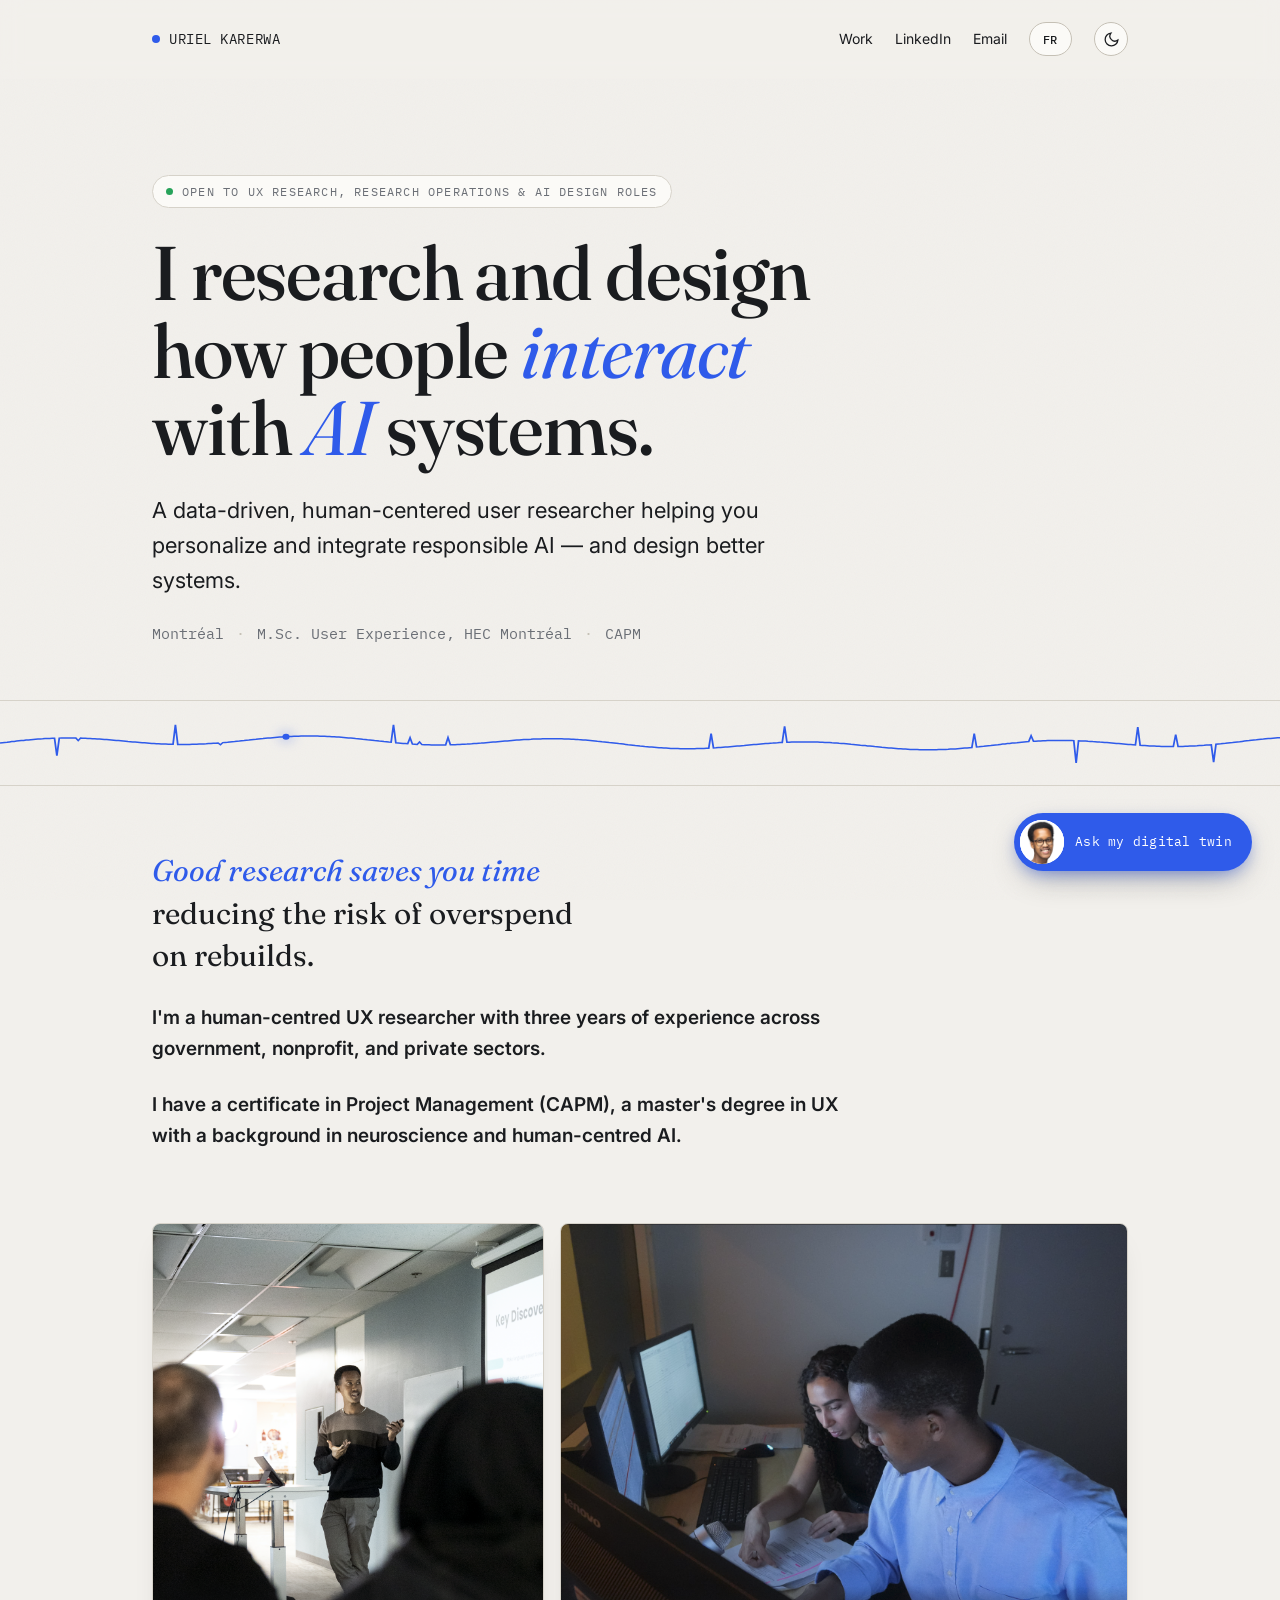
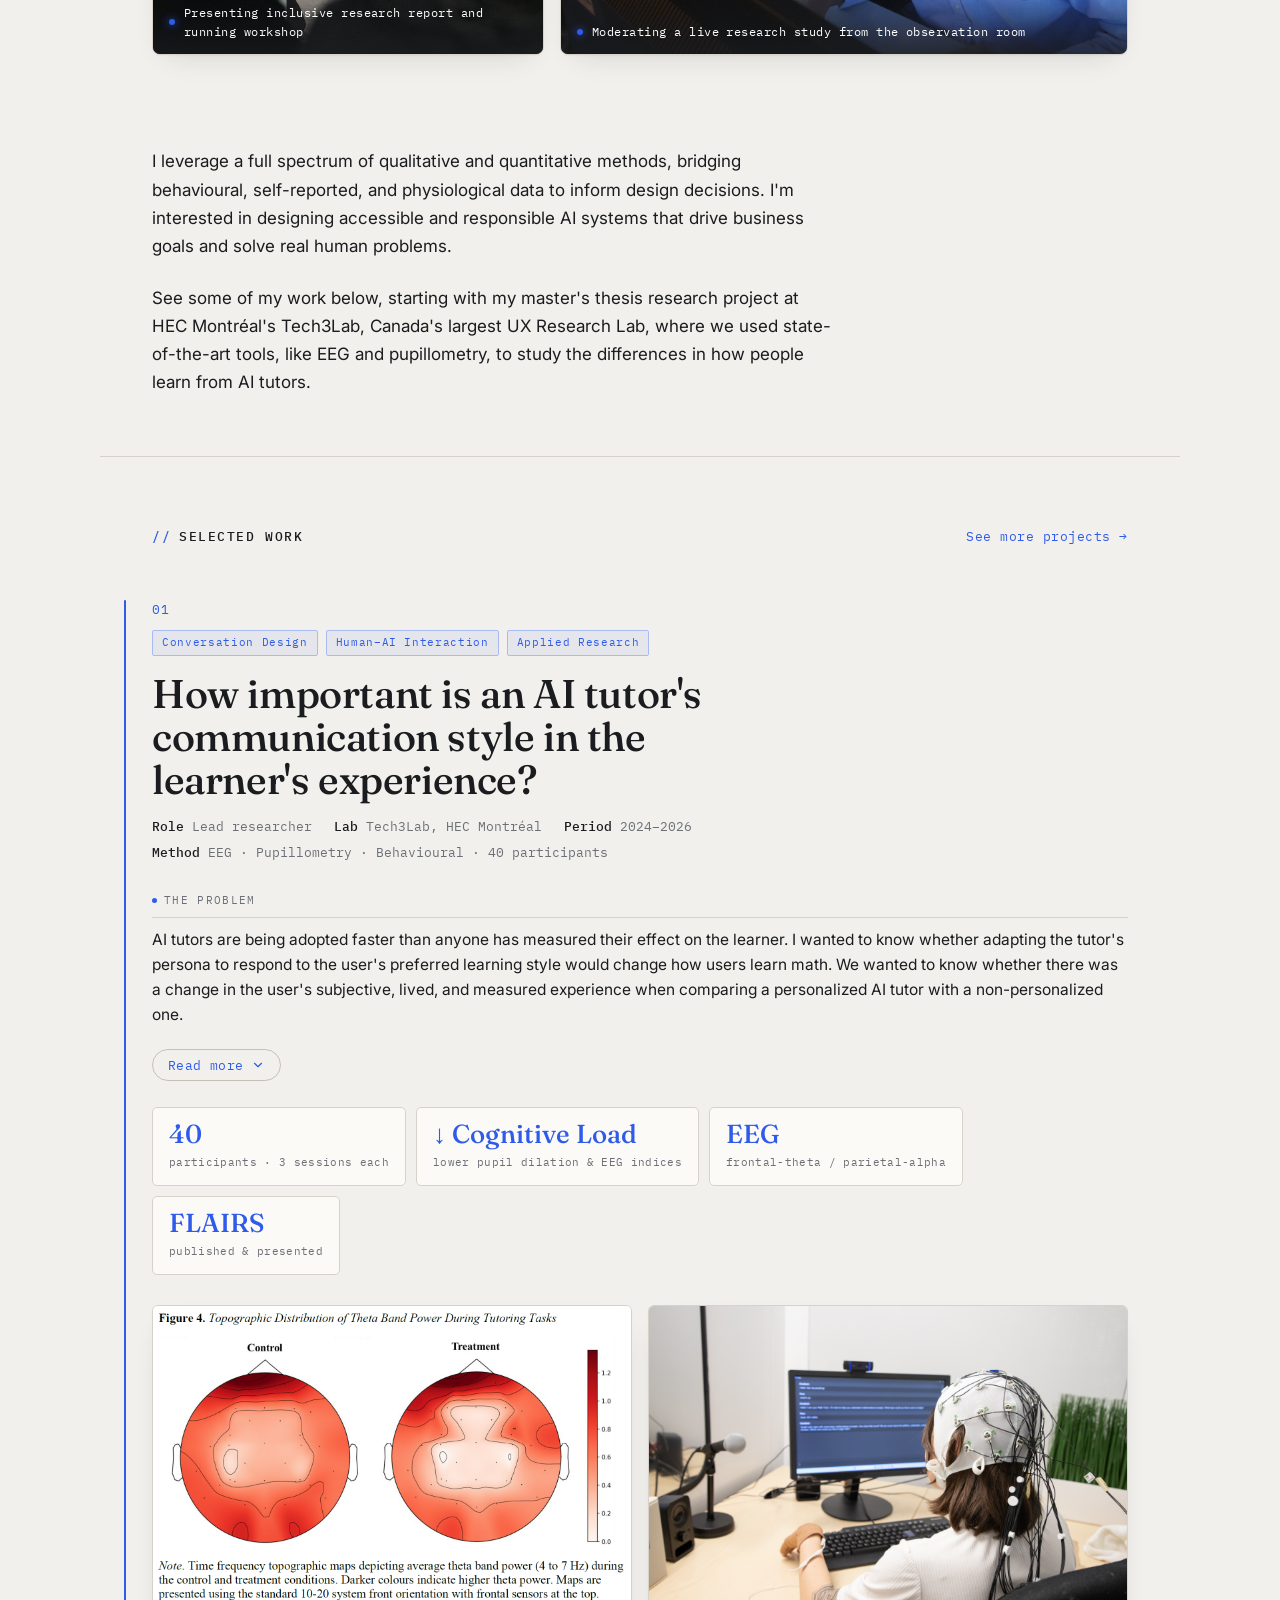
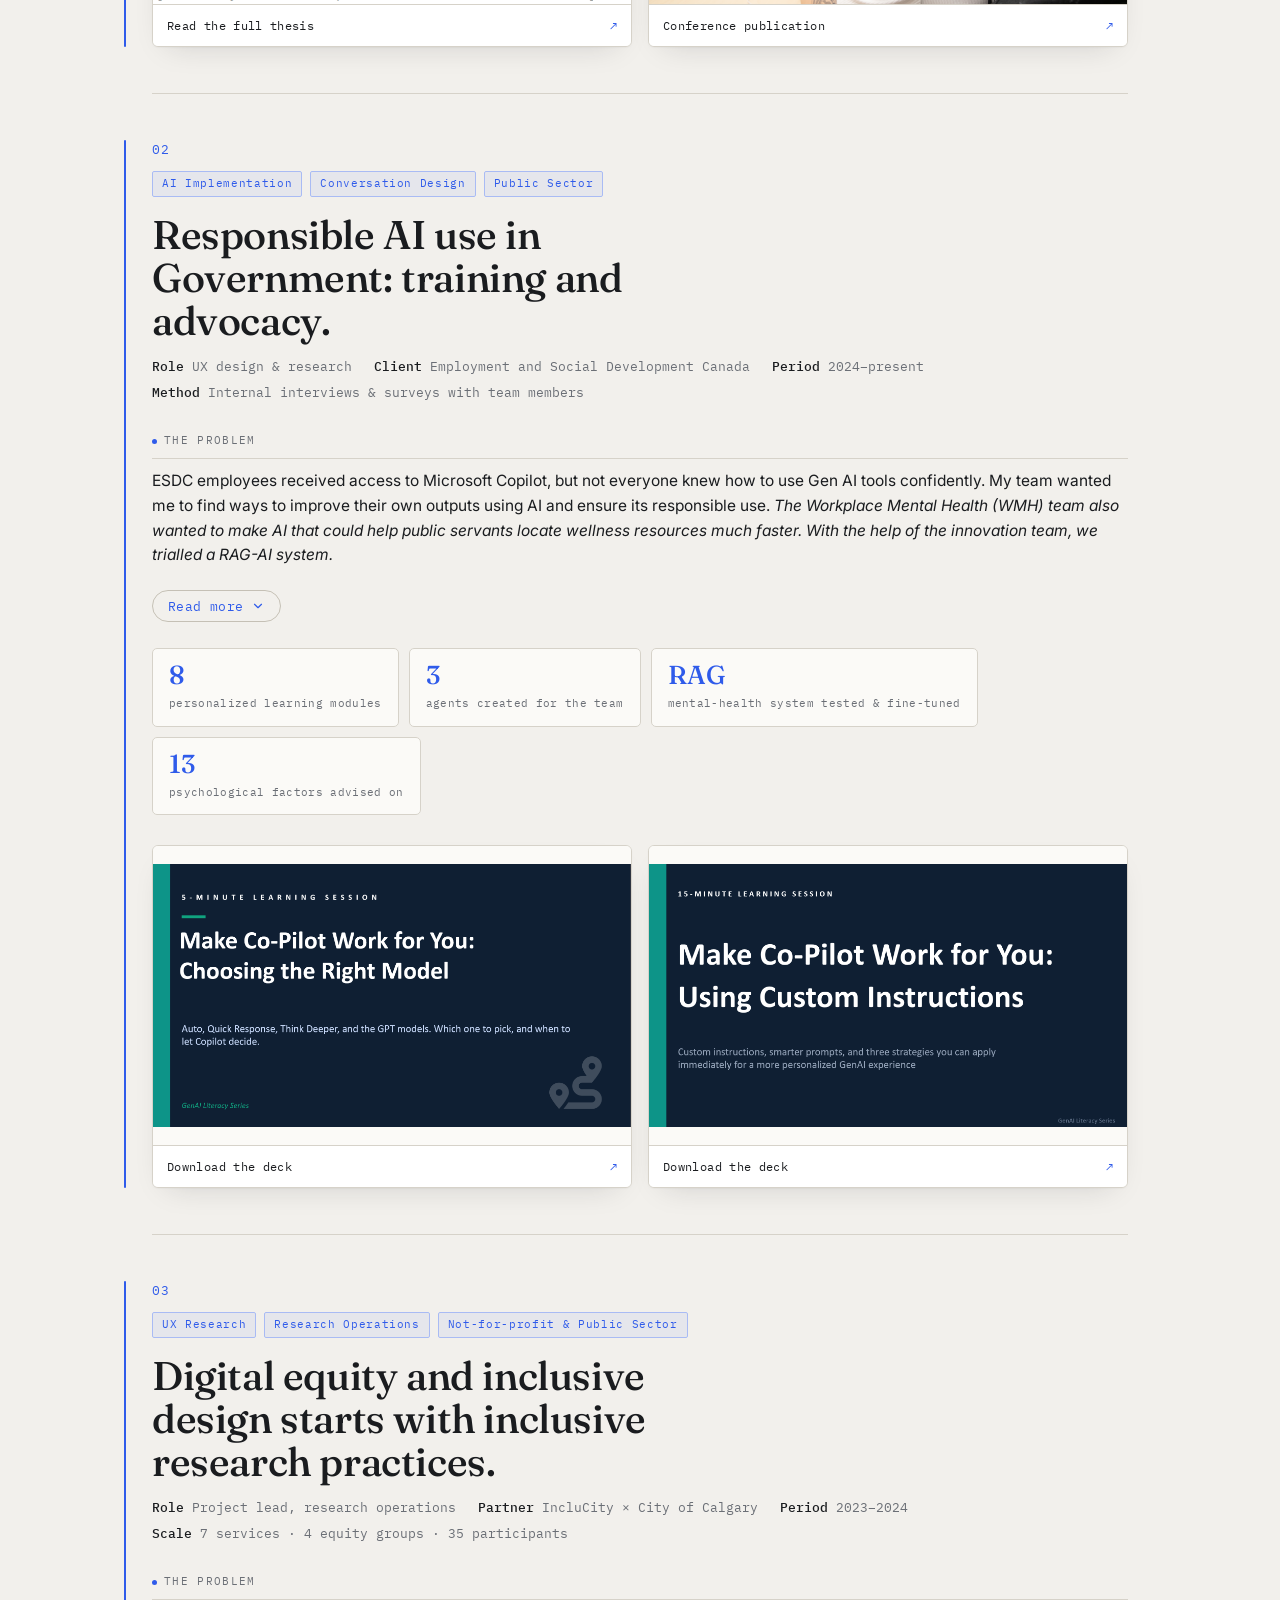
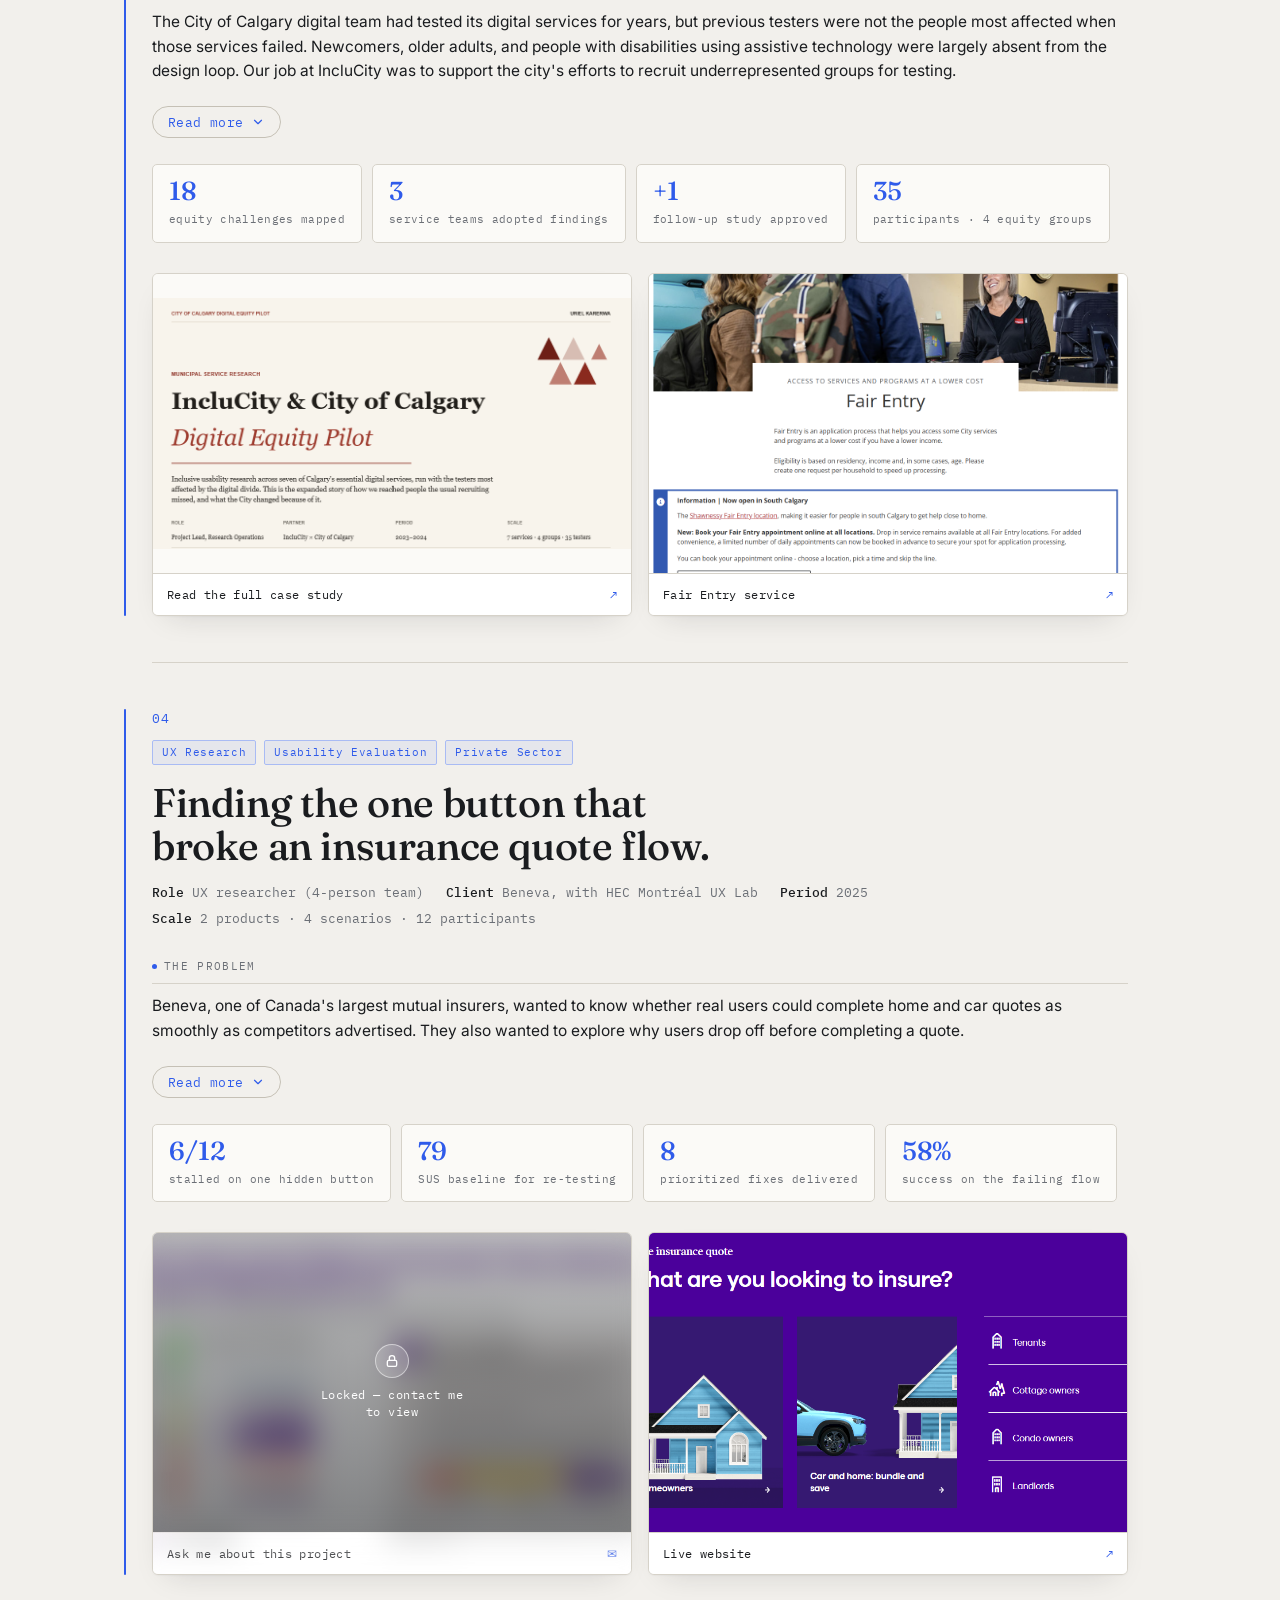
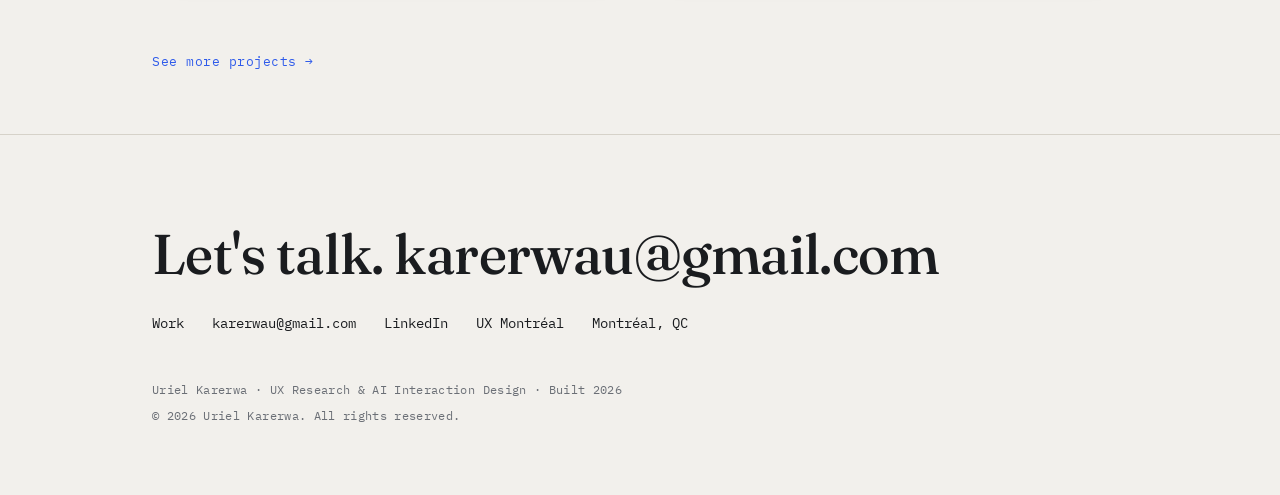
==== index.html @ 953102b6 "Proofread updated case copy and sync French translations - Fix English in the edited case studies: a" ====
<!DOCTYPE html>
<html lang="en" data-theme="light">
<head>
<meta charset="UTF-8">
<meta name="viewport" content="width=device-width, initial-scale=1.0">
<title>Uriel Karerwa — UX Research & AI Interaction Design</title>
<meta name="description" content="Uriel Karerwa researches and designs how people interact with AI systems. UX research, neuroscience, and service design, based in Montréal.">
<meta name="theme-color" content="#F2F0EC" media="(prefers-color-scheme: light)">
<meta name="theme-color" content="#141518" media="(prefers-color-scheme: dark)">
<meta property="og:title" content="Uriel Karerwa — UX Research & AI Interaction Design">
<meta property="og:description" content="I research and design how people interact with AI systems.">
<meta property="og:type" content="website">
<meta property="og:image" content="images/favicon-192.png">
<link rel="icon" href="favicon.ico" sizes="any">
<link rel="icon" type="image/png" sizes="32x32" href="images/favicon-32.png">
<link rel="icon" type="image/png" sizes="192x192" href="images/favicon-192.png">
<link rel="apple-touch-icon" sizes="180x180" href="images/apple-touch-icon.png">
<link rel="preconnect" href="https://fonts.googleapis.com">
<link rel="preconnect" href="https://fonts.gstatic.com" crossorigin>
<link href="https://fonts.googleapis.com/css2?family=Fraunces:ital,opsz,wght@0,9..144,400;0,9..144,500;0,9..144,600;1,9..144,400;1,9..144,500&family=Inter:wght@400;500;600&family=IBM+Plex+Mono:wght@400;500&display=swap" rel="stylesheet">
<link rel="stylesheet" href="assets/css/site.css">
</head>
<body>

<a class="skip" href="#main">Skip to content</a>
<div class="progress" id="progress" aria-hidden="true"></div>

<header id="site-header">
  <div class="wrap topbar">
    <a class="name" href="#top"><span class="pulse-dot" aria-hidden="true"></span>URIEL KARERWA</a>
    <nav>
      <a href="work.html" class="ulink" data-t="nav_work">Work</a>
      <a href="https://www.linkedin.com/in/uriel-karerwa" target="_blank" rel="noopener" class="ulink">LinkedIn</a>
      <a href="mailto:karerwau@gmail.com" class="ulink" data-t="nav_email">Email</a>
      <button class="lang-toggle" id="lang-toggle" type="button" aria-label="Passer en français">FR</button>
      <button class="theme-toggle" id="theme-toggle" type="button" aria-label="Toggle dark mode" title="Toggle theme">
        <svg class="moon" viewBox="0 0 24 24" aria-hidden="true"><path d="M21 12.8A9 9 0 1 1 11.2 3a7 7 0 0 0 9.8 9.8z"/></svg>
        <svg class="sun" viewBox="0 0 24 24" aria-hidden="true"><circle cx="12" cy="12" r="4.2"/><path d="M12 2v2M12 20v2M4.9 4.9l1.4 1.4M17.7 17.7l1.4 1.4M2 12h2M20 12h2M4.9 19.1l1.4-1.4M17.7 6.3l1.4-1.4"/></svg>
      </button>
    </nav>
  </div>
</header>

<span id="top"></span>

<section class="hero wrap">
  <span class="badge" data-t="hero_badge"><span class="dot" aria-hidden="true"></span>Open to UX research, Research Operations &amp; AI design roles</span>
  <h1 data-t="hero_h1">I research and design how people <span class="accent">interact</span> with <span class="accent">AI</span> systems.</h1>
  <p class="sub" data-t="hero_sub">A data-driven, human-centered user researcher helping you personalize and integrate responsible AI — and design better systems.</p>
  <p class="meta mono" data-t="hero_meta"><span>Montréal</span><span>M.Sc. User Experience, HEC Montréal</span><span>CAPM</span></p>
</section>

<div class="trace-band" aria-hidden="true">
  <svg viewBox="0 0 1080 84" preserveAspectRatio="none">
    <path class="trace-path" id="trace"></path>
    <circle class="trace-pulse" id="trace-pulse" r="3" style="display:none"></circle>
  </svg>
</div>

<main id="main">
<section class="intro wrap">
  <p class="lead" data-t="intro_lead"> <span class="hl">Good research saves you time</span> reducing the risk of overspend on rebuilds.</p>
  <p class="detail em" data-t="intro_em1">I'm a human-centred UX researcher with three years of experience across government, nonprofit, and private sectors.</p>
  <p class="detail em" data-t="intro_em2">I have a certificate in Project Management (CAPM), a master's degree in UX with a background in neuroscience and human-centred AI.</p>
</section>

<div class="photo-band wrap reveal">
  <figure class="pb-fig">
    <span class="pb-ph"><span class="pl">IMAGE</span><span class="pn">images/uk-presenting.png</span></span>
    <img src="images/uk-presenting.png" alt="Uriel Karerwa presenting UX research findings to an audience" loading="lazy" style="object-position:center 28%" onerror="this.closest('.pb-fig').classList.add('pending')">
    <figcaption class="pb-cap" data-t="pb_cap1"><span class="pb-dot" aria-hidden="true"></span>Presenting inclusive research report and running workshop</figcaption>
  </figure>
  <figure class="pb-fig">
    <span class="pb-ph"><span class="pl">IMAGE</span><span class="pn">images/uk-observation.png</span></span>
    <img src="images/uk-observation.png" alt="Uriel Karerwa and co-researcher Hajar in the observation room during a live user study" loading="lazy" onerror="this.closest('.pb-fig').classList.add('pending')">
    <figcaption class="pb-cap" data-t="pb_cap2"><span class="pb-dot" aria-hidden="true"></span>Moderating a live research study from the observation room</figcaption>
  </figure>
</div>

<section class="intro wrap">
  <p class="detail" data-t="intro_d1">I leverage a full spectrum of qualitative and quantitative methods, bridging behavioural, self-reported, and physiological data to inform design decisions. I'm interested in designing accessible and responsible AI systems that drive business goals and solve real human problems.</p>
  <p class="detail" data-t="intro_d2">See some of my work below, starting with my master's thesis research project at HEC Montréal's Tech3Lab, Canada's largest UX Research Lab, where we used state-of-the-art tools, like EEG and pupillometry, to study the differences in how people learn from AI tutors.</p>
</section>

<div class="section-head wrap" id="work">
  <h2 data-t="sh_selected">Selected Work</h2>
  <a class="ulink see-more" href="work.html" data-t="seemore">See more projects →</a>
</div>

<div class="wrap">

  <!-- ============ CASE 01 — THESIS ============ -->
  <article class="case reveal">
    <div class="case-num">01</div>
    <div class="tags">
      <span class="tag" data-t="tag_convdesign">Conversation Design</span>
      <span class="tag" data-t="tag_humanai">Human–AI Interaction</span>
      <span class="tag" data-t="tag_applied">Applied Research</span>
    </div>
    <h3 data-t="c1_h3">How important is an AI tutor's communication style in the learner's experience?</h3>
    <div class="case-meta">
      <span data-t="c1_m1"><b>Role</b> Lead researcher</span>
      <span data-t="c1_m2"><b>Lab</b> Tech3Lab, HEC Montréal</span>
      <span data-t="c1_m3"><b>Period</b> 2024–2026</span>
      <span data-t="c1_m4"><b>Method</b> EEG · Pupillometry · Behavioural · 40 participants</span>
    </div>

    <div class="blocks">
      <div class="block">
        <div class="lbl" data-t="lbl_problem">The problem</div>
        <p data-t="c1_p1">AI tutors are being adopted faster than anyone has measured their effect on the learner. I wanted to know whether adapting the tutor's persona to respond to the user's preferred learning style would change how users learn math. We wanted to know whether there was a change in the user's subjective, lived, and measured experience when comparing a personalized AI tutor with a non-personalized one. </p>
      </div>
      <div class="block">
        <div class="lbl" data-t="lbl_did">What I did</div>
        <p data-t="c1_p2">Through prompt engineering, I built tutors that adapted their delivery to each learner: more concrete and example-driven for some, more abstract and pattern-focused for others, mapped to Felder-Silverman learner profiles and written entirely into the system prompt. That choice matters for industry: Manipulating the system prompt costs nothing. Forty participants worked through a fully user-led AI-tutored math session on Venn diagrams, logarithms, and parabolas followed by a post-tutoring quiz. We recorded interaction logs, subjective measures (using validated scales), pupillometry, and EEG.</p>
      </div>
      <div class="block">
        <div class="lbl" data-t="lbl_changed">What changed</div>
        <p data-t="c1_p3">The quiz scores did not see any change across treatment conditions; however, the physiological data did see some significant results. Pupil dilation during tutoring was significantly lower with the personalized tutor, suggesting that learners processed the same material with lower cognitive load, as corroborated by the EEG results. They also engaged more, skipping fewer quiz questions and writing out more notation while working with the AI. Although test scores (outcome measures) remained untouched, the underlying interaction experience may have been influenced by the personalization of tutoring. For anyone building EdTech: a more personalized experience can make a difference, and if you only measure outcomes, you miss most of what happens (the cognitive efficiency gains). Our work was presented and published at the Florida AI Research Society's (FLAIRS) annual Conference.</p>
      </div>
    </div>

    <div class="metrics">
      <div class="metric"><div class="v">40</div><div class="k" data-t="c1_k1">participants · 3 sessions each</div></div>
      <div class="metric"><div class="v" data-t="c1_v2">↓ Cognitive Load</div><div class="k" data-t="c1_k2">lower pupil dilation &amp; EEG indices</div></div>
      <div class="metric"><div class="v">EEG</div><div class="k" data-t="c1_k3">frontal-theta / parietal-alpha</div></div>
      <div class="metric"><div class="v">FLAIRS</div><div class="k" data-t="c1_k4">published &amp; presented</div></div>
    </div>

    <div class="media grid-2">
      <figure class="shot-fig">
        <a class="shot-link" href="https://hecmontreal.on.worldcat.org/oclc/1578112535" target="_blank" rel="noopener">
          <span class="shot-ph"><span class="pl">IMAGE</span><span class="pn">images/thesis-eeg-results.png</span></span>
          <img class="shot" src="images/thesis-eeg-results.png" alt="EEG results from the AI tutor study" loading="lazy" onerror="this.closest('.shot-fig').classList.add('pending')">
          <span class="shot-cap" data-t="cap_thesis">Read the full thesis <span class="ar">↗</span></span>
        </a>
      </figure>
      <figure class="shot-fig">
        <a class="shot-link" href="https://journals.flvc.org/FLAIRS/article/view/141860" target="_blank" rel="noopener">
          <span class="shot-ph"><span class="pl">IMAGE</span><span class="pn">images/thesis-tester-view.png</span></span>
          <img class="shot" src="images/thesis-tester-view.png" alt="The AI tutor interface as seen by study participants" loading="lazy" onerror="this.closest('.shot-fig').classList.add('pending')">
          <span class="shot-cap" data-t="cap_conf">Conference publication <span class="ar">↗</span></span>
        </a>
      </figure>
    </div>
  </article>

  <!-- ============ CASE 02 — ESDC AI ============ -->
  <article class="case reveal">
    <div class="case-num">02</div>
    <div class="tags">
      <span class="tag" data-t="tag_aiimpl">AI Implementation</span>
      <span class="tag" data-t="tag_convdesign">Conversation Design</span>
      <span class="tag" data-t="tag_public">Public Sector</span>
    </div>
    <h3 data-t="c2_h3">Responsible AI use in Government: training and advocacy.</h3>
    <div class="case-meta">
      <span data-t="c2_m1"><b>Role</b> UX design &amp; research</span>
      <span data-t="c2_m2"><b>Client</b> Employment and Social Development Canada</span>
      <span data-t="c2_m3"><b>Period</b> 2024–present</span>
      <span data-t="c2_m4"><b>Method</b> Internal interviews &amp; surveys with team members</span>
    </div>

    <div class="blocks">
      <div class="block">
        <div class="lbl" data-t="lbl_problem">The problem</div>
        <p data-t="c2_p1">ESDC employees received access to Microsoft Copilot, but not everyone knew how to use Gen AI tools confidently. My team wanted me to find ways to improve their own outputs using AI and ensure its responsible use. <em>The Workplace Mental Health (WMH) team also wanted to make AI that could help public servants locate wellness resources much faster. With the help of the innovation team, we trialled a RAG-AI system.</em></p>  </div>
      <div class="block">
        <div class="lbl" data-t="lbl_did">What I did</div>
        <p data-t="c2_p2">I fine-tuned and tested a retrieval-augmented generation (RAG) system intended for internal use to improve findability of wellness resources. I designed personalized co-pilot agents to increase productivity and wrote AI training resources and reference guides to help colleagues use the tools. I consulted on AI implementation strategy aligned with the 13 psychological factors of a healthy workplace at ESDC action group meetings.</p>
      </div>
      <div class="block">
        <div class="lbl" data-t="lbl_changed">What changed</div>
        <p data-t="c2_p3">I built a toolkit of resources and reference guides to democratize AI knowledge and provide a starting point for using agents. Examples and use cases in the toolkit were framed around real tasks. We did not proceed with the RAG-AI project due to resource constraints.</p>
      </div>
    </div>

    <div class="metrics">
      <div class="metric"><div class="v">8</div><div class="k" data-t="c2_k1">personalized learning modules</div></div>
      <div class="metric"><div class="v">3</div><div class="k" data-t="c2_k2">agents created for the team</div></div>
      <div class="metric"><div class="v">RAG</div><div class="k" data-t="c2_k3">mental-health system tested &amp; fine-tuned</div></div>
      <div class="metric"><div class="v">13</div><div class="k" data-t="c2_k4">psychological factors advised on</div></div>
    </div>

    <div class="media grid-2">
      <figure class="shot-fig">
        <a class="shot-link" href="https://docs.google.com/presentation/d/1cgMEV4WBNWvOtYo0ix8ckcS5aXyAW74B/edit?usp=sharing&ouid=105141349933021285173&rtpof=true&sd=true" target="_blank" rel="noopener">
          <span class="shot-ph"><span class="pl">IMAGE</span><span class="pn">images/esdc-ai-chosing-model.png</span></span>
          <img class="shot fit-contain" src="images/esdc-ai-chosing-model.png" alt="Guidance slide on choosing an AI model" loading="lazy" onerror="this.closest('.shot-fig').classList.add('pending')">
          <span class="shot-cap" data-t="cap_deck">Download the deck <span class="ar">↗</span></span>
        </a>
      </figure>
      <figure class="shot-fig">
        <a class="shot-link" href="https://docs.google.com/presentation/d/1GUnzGEXYaDkGnYJrs56MjqIrRhVzpQCV/edit?usp=sharing&ouid=105141349933021285173&rtpof=true&sd=true" target="_blank" rel="noopener">
          <span class="shot-ph"><span class="pl">IMAGE</span><span class="pn">images/esdc-ai-custom-instr.png</span></span>
          <img class="shot fit-contain" src="images/esdc-ai-custom-instr.png" alt="Guidance slide on writing custom AI instructions" loading="lazy" onerror="this.closest('.shot-fig').classList.add('pending')">
          <span class="shot-cap" data-t="cap_deck">Download the deck <span class="ar">↗</span></span>
        </a>
      </figure>
    </div>
  </article>

  <!-- ============ CASE 03 — CALGARY ============ -->
  <article class="case reveal">
    <div class="case-num">03</div>
    <div class="tags">
      <span class="tag" data-t="tag_uxr">UX Research</span>
      <span class="tag" data-t="tag_resops">Research Operations</span>
      <span class="tag" data-t="tag_osbl">Not-for-profit & Public Sector</span>
    </div>
    <h3 data-t="c3_h3">Digital equity and inclusive design starts with inclusive research practices.</h3>
    <div class="case-meta">
      <span data-t="c3_m1"><b>Role</b> Project lead, research operations</span>
      <span data-t="c3_m2"><b>Partner</b> IncluCity × City of Calgary</span>
      <span data-t="c3_m3"><b>Period</b> 2023–2024</span>
      <span data-t="c3_m4"><b>Scale</b> 7 services · 4 equity groups · 35 participants</span>
    </div>

    <div class="blocks">
      <div class="block">
        <div class="lbl" data-t="lbl_problem">The problem</div>
        <p data-t="c3_p1">The City of Calgary digital team had tested its digital services for years, but previous testers were not the people most affected when those services failed. Newcomers, older adults, and people with disabilities using assistive technology were largely absent from the design loop. Our job at IncluCity was to support the city's efforts to recruit underrepresented groups for testing.</p>
      </div>
      <div class="block">
        <div class="lbl" data-t="lbl_did">What I did</div>
        <p data-t="c3_p2">As the program manager, I led recruitment, project management, and volunteer coordination across roughly 20 researchers between the two teams working simultaneously on this project, with a target of four equity groups and eight participants each. Recruiting participants with disabilities was difficult: none of our 600+ existing testers met the full criteria. I put three changes in place: a referral program with incentives that opened snowball recruitment, removal of a screening rule that filtered out eligible people, and high-touch onboarding for testers who weren't answering email.</p>
      </div>
      <div class="block">
        <div class="lbl" data-t="lbl_changed">What changed</div>
        <p data-t="c3_p3">The pilot mapped 18 distinct equity challenges across seven services. Three city service teams adopted the findings (Recreation, myID, Parks), a follow-up study on people with disabilities (group 5) was approved, and mobile-plus-desktop testing for the same audience became standard.</p>
      </div>
    </div>

    <div class="metrics">
      <div class="metric"><div class="v">18</div><div class="k" data-t="c3_k1">equity challenges mapped</div></div>
      <div class="metric"><div class="v">3</div><div class="k" data-t="c3_k2">service teams adopted findings</div></div>
      <div class="metric"><div class="v">+1</div><div class="k" data-t="c3_k3">follow-up study approved</div></div>
      <div class="metric"><div class="v">35</div><div class="k" data-t="c3_k4">participants · 4 equity groups</div></div>
    </div>

    <div class="media grid-2">
      <figure class="shot-fig">
        <a class="shot-link" href="https://docs.google.com/presentation/d/1R6TLxzSqTOfp7H6spHizOsz0JSNgmmI488aMy5n-QTA/edit?usp=sharing" target="_blank" rel="noopener">
          <span class="shot-ph"><span class="pl">IMAGE</span><span class="pn">images/calgary-deck-cover.png</span></span>
          <img class="shot fit-contain" src="images/calgary-deck-cover.png" alt="Cover of the IncluCity × Calgary case study deck" loading="lazy" onerror="this.closest('.shot-fig').classList.add('pending')">
          <span class="shot-cap" data-t="cap_casestudy">Read the full case study <span class="ar">↗</span></span>
        </a>
      </figure>
      <figure class="shot-fig">
        <a class="shot-link" href="https://www.calgary.ca/social-services/low-income/fair-entry-subsidy.html" target="_blank" rel="noopener">
          <span class="shot-ph"><span class="pl">IMAGE</span><span class="pn">images/calgary-fair-entry.png</span></span>
          <img class="shot" src="images/calgary-fair-entry.png" alt="City of Calgary Fair Entry service tested in the pilot" loading="lazy" onerror="this.closest('.shot-fig').classList.add('pending')">
          <span class="shot-cap" data-t="cap_fairentry">Fair Entry service <span class="ar">↗</span></span>
        </a>
      </figure>
    </div>
  </article>

  <!-- ============ CASE 04 — BENEVA ============ -->
  <article class="case reveal">
    <div class="case-num">04</div>
    <div class="tags">
      <span class="tag" data-t="tag_uxr">UX Research</span>
      <span class="tag" data-t="tag_usability">Usability Evaluation</span>
      <span class="tag" data-t="tag_private">Private Sector</span>
    </div>
    <h3 data-t="c4_h3">Finding the one button that broke an insurance quote flow.</h3>
    <div class="case-meta">
      <span data-t="c4_m1"><b>Role</b> UX researcher (4-person team)</span>
      <span data-t="c4_m2"><b>Client</b> Beneva, with HEC Montréal UX Lab</span>
      <span data-t="c4_m3"><b>Period</b> 2025</span>
      <span data-t="c4_m4"><b>Scale</b> 2 products · 4 scenarios · 12 participants</span>
    </div>

    <div class="blocks">
      <div class="block">
        <div class="lbl" data-t="lbl_problem">The problem</div>
        <p data-t="c4_p1">Beneva, one of Canada's largest mutual insurers, wanted to know whether real users could complete home and car quotes as smoothly as competitors advertised. They also wanted to explore why users drop off before completing a quote.</p>
      </div>
      <div class="block">
        <div class="lbl" data-t="lbl_did">What I did</div>
        <p data-t="c4_p2">I was the study design and quantitative research specialist on this research team. We recruited 12 participants who had shopped for insurance in the past year. We evaluated both home and auto flows by separating them into two parts, making four task scenarios. We ran a mixed-methods observational study measuring scale items such as satisfaction and behavioural and system measures such as effectiveness and efficiency, and benchmarked these against competitors. Each section finished with a qualitative interview.</p>
      </div>
      <div class="block">
        <div class="lbl" data-t="lbl_changed">What changed</div>
        <p data-t="c4_p3">Six of twelve participants failed to complete the home-quote flow. We delivered eight prioritized fixes with severity ratings the product team could act on. I cannot openly discuss the results of this study; however, I can refer broadly to the methods and outcomes in an interview if contacted. </p>
      </div>
    </div>

    <div class="metrics">
      <div class="metric"><div class="v">6/12</div><div class="k" data-t="c4_k1">stalled on one hidden button</div></div>
      <div class="metric"><div class="v">79</div><div class="k" data-t="c4_k2">SUS baseline for re-testing</div></div>
      <div class="metric"><div class="v">8</div><div class="k" data-t="c4_k3">prioritized fixes delivered</div></div>
      <div class="metric"><div class="v">58%</div><div class="k" data-t="c4_k4">success on the failing flow</div></div>
    </div>

    <div class="media grid-2">
      <figure class="shot-fig locked">
        <a class="shot-link" href="mailto:karerwau@gmail.com?subject=Beneva%20project&body=I%27d%20like%20to%20know%20more%20about%20your%20beneva%20project">
          <span class="shot-wrap">
            <span class="shot-ph"><span class="pl">IMAGE</span><span class="pn">images/beneva-hidden-nps.png</span></span>
            <img class="shot" src="images/beneva-hidden-nps.png" alt="Confidential Beneva findings, available on request" loading="lazy" onerror="this.closest('.shot-fig').classList.add('pending')">
            <span class="lock-overlay" aria-hidden="true">
              <span class="lock-ico"><svg viewBox="0 0 24 24"><rect x="5" y="11" width="14" height="9" rx="2"/><path d="M8 11V8a4 4 0 0 1 8 0v3"/></svg></span>
              <span class="lock-t" data-t="lock_view">Locked — contact me to view</span>
            </span>
          </span>
          <span class="shot-cap" data-t="cap_ask">Ask me about this project <span class="ar">✉</span></span>
        </a>
      </figure>
      <figure class="shot-fig">
        <a class="shot-link" href="https://www.beneva.ca/en/home-insurance" target="_blank" rel="noopener">
          <span class="shot-ph"><span class="pl">IMAGE</span><span class="pn">images/beneva-website.png</span></span>
          <img class="shot" src="images/beneva-website.png" alt="Beneva home insurance live website" loading="lazy" onerror="this.closest('.shot-fig').classList.add('pending')">
          <span class="shot-cap" data-t="cap_live">Live website <span class="ar">↗</span></span>
        </a>
      </figure>
    </div>
  </article>

  <div class="seemore-row">
    <a class="ulink see-more" href="work.html" data-t="seemore">See more projects →</a>
  </div>

</div>
</main>

<footer>
  <div class="wrap">
    <div class="big" data-t="foot_big">Let's talk. <a href="mailto:karerwau@gmail.com">karerwau@gmail.com</a></div>
    <div class="frow">
      <a href="work.html" class="ulink" data-t="nav_work">Work</a>
      <a href="mailto:karerwau@gmail.com" class="ulink">karerwau@gmail.com</a>
      <a href="https://www.linkedin.com/in/uriel-karerwa" target="_blank" rel="noopener" class="ulink">LinkedIn</a>
      <a href="https://uxmontreal.com" target="_blank" rel="noopener" class="ulink">UX Montréal</a>
      <span>Montréal, QC</span>
    </div>
    <div class="colophon" data-t="foot_colophon">Uriel Karerwa · UX Research &amp; AI Interaction Design · Built 2026</div>
    <div class="copyright" data-t="foot_copy">© 2026 Uriel Karerwa. All rights reserved.</div>
  </div>
</footer>

<script src="assets/js/site.js"></script>
<script src="assets/js/twin.js"></script>
</body>
</html>
---- assets/css/site.css ----
:root{
    --bg:#F2F0EC;
    --ink:#1A1C1F;
    --muted:#6B6F76;
    --line:#D6D2C9;
    --line-strong:#C5C0B5;
    --signal:#2F5BEA;
    --signal-dim:#A9BBF4;
    --signal-soft:rgba(47,91,234,.06);
    --surface:#FBFAF7;
    --surface-2:#FFFFFF;
    --shadow:0 1px 2px rgba(26,28,31,.04), 0 12px 30px -16px rgba(26,28,31,.18);
    --shadow-lift:0 2px 4px rgba(26,28,31,.05), 0 22px 48px -20px rgba(47,91,234,.30);
    --grain:.035;
    --maxw:1080px;
    --ease:cubic-bezier(.22,.61,.36,1);
  }
  html[data-theme="dark"]{
    --bg:#131417;
    --ink:#ECEAE4;
    --muted:#9DA1A9;
    --line:#2B2D32;
    --line-strong:#3A3D43;
    --signal:#7C93FF;
    --signal-dim:#3C4A86;
    --signal-soft:rgba(124,147,255,.08);
    --surface:#1A1C20;
    --surface-2:#212328;
    --shadow:0 1px 2px rgba(0,0,0,.4), 0 14px 34px -18px rgba(0,0,0,.7);
    --shadow-lift:0 2px 4px rgba(0,0,0,.5), 0 24px 52px -20px rgba(124,147,255,.30);
    --grain:.05;
  }
  *{box-sizing:border-box;margin:0;padding:0}
  html{scroll-behavior:smooth}
  body{
    background:var(--bg);
    color:var(--ink);
    font-family:"Inter",system-ui,sans-serif;
    font-size:17px;
    line-height:1.6;
    -webkit-font-smoothing:antialiased;
    overflow-x:hidden;
    transition:background .5s var(--ease), color .5s var(--ease);
  }
  /* fine grain texture for depth */
  body::before{
    content:"";position:fixed;inset:0;z-index:0;pointer-events:none;
    opacity:var(--grain);
    background-image:url("data:image/svg+xml,%3Csvg xmlns='http://www.w3.org/2000/svg' width='160' height='160'%3E%3Cfilter id='n'%3E%3CfeTurbulence type='fractalNoise' baseFrequency='0.9' numOctaves='2' stitchTiles='stitch'/%3E%3C/filter%3E%3Crect width='100%25' height='100%25' filter='url(%23n)'/%3E%3C/svg%3E");
    transition:opacity .5s var(--ease);
  }
  .wrap{max-width:var(--maxw);margin:0 auto;padding:0 clamp(24px,5vw,52px);position:relative;z-index:1}
  a{color:var(--signal);text-decoration:none}
  a:hover{text-decoration:underline}
  :focus-visible{outline:2px solid var(--signal);outline-offset:3px;border-radius:2px}

  /* skip link */
  .skip{
    position:absolute;left:-9999px;top:8px;z-index:60;
    background:var(--signal);color:#fff;padding:8px 14px;border-radius:4px;
    font-family:"IBM Plex Mono",monospace;font-size:13px
  }
  .skip:focus{left:16px}

  /* scroll progress — a signal line */
  .progress{
    position:fixed;top:0;left:0;height:2px;width:100%;z-index:50;
    transform:scaleX(0);transform-origin:0 50%;
    background:linear-gradient(90deg,var(--signal),var(--signal-dim));
    box-shadow:0 0 10px var(--signal-dim)
  }

  /* utility / mono labels */
  .mono{font-family:"IBM Plex Mono",monospace;font-weight:400}
  .eyebrow{
    font-family:"IBM Plex Mono",monospace;
    font-size:12px;letter-spacing:.14em;text-transform:uppercase;
    color:var(--muted);
  }
  /* animated underline links */
  .ulink{position:relative}
  .ulink:hover{text-decoration:none}
  .ulink::after{
    content:"";position:absolute;left:0;right:0;bottom:-2px;height:1px;
    background:currentColor;transform:scaleX(0);transform-origin:0 50%;
    transition:transform .35s var(--ease)
  }
  .ulink:hover::after,.ulink:focus-visible::after{transform:scaleX(1)}

  /* ---------- header ---------- */
  header{
    position:sticky;top:0;z-index:40;padding:22px 0;
    background:color-mix(in srgb, var(--bg) 78%, transparent);
    backdrop-filter:saturate(140%) blur(10px);
    -webkit-backdrop-filter:saturate(140%) blur(10px);
    border-bottom:1px solid transparent;
    transition:padding .35s var(--ease), border-color .35s var(--ease), background .5s var(--ease);
  }
  header.scrolled{padding:13px 0;border-bottom-color:var(--line)}
  .topbar{display:flex;justify-content:space-between;align-items:center;gap:16px}
  .topbar .name{
    font-family:"IBM Plex Mono",monospace;font-size:14px;letter-spacing:.04em;
    display:inline-flex;align-items:center;gap:9px;color:var(--ink)
  }
  .topbar .name:hover{text-decoration:none}
  .pulse-dot{
    width:8px;height:8px;border-radius:50%;background:var(--signal);
    box-shadow:0 0 0 0 var(--signal-dim);animation:pulse 2.6s var(--ease) infinite
  }
  @keyframes pulse{
    0%{box-shadow:0 0 0 0 color-mix(in srgb,var(--signal) 55%, transparent)}
    70%{box-shadow:0 0 0 9px transparent}
    100%{box-shadow:0 0 0 0 transparent}
  }
  .topbar nav{display:flex;align-items:center;gap:22px}
  .topbar nav a{color:var(--ink);font-size:14px}
  .topbar nav a.active{color:var(--signal)}
  .theme-toggle{
    appearance:none;border:1px solid var(--line-strong);background:var(--surface);
    color:var(--ink);width:34px;height:34px;border-radius:50%;cursor:pointer;
    display:inline-flex;align-items:center;justify-content:center;
    transition:transform .4s var(--ease), border-color .3s var(--ease), background .3s var(--ease)
  }
  .theme-toggle:hover{transform:rotate(18deg) scale(1.06);border-color:var(--signal)}
  .theme-toggle svg{width:17px;height:17px;stroke:var(--ink);fill:none;stroke-width:1.8;stroke-linecap:round}
  .theme-toggle .sun{display:none}
  html[data-theme="dark"] .theme-toggle .sun{display:block}
  html[data-theme="dark"] .theme-toggle .moon{display:none}
  .lang-toggle{
    appearance:none;border:1px solid var(--line-strong);background:var(--surface);
    color:var(--ink);height:34px;padding:0 13px;border-radius:100px;cursor:pointer;
    font-family:"IBM Plex Mono",monospace;font-size:12px;font-weight:500;letter-spacing:.06em;
    display:inline-flex;align-items:center;justify-content:center;
    transition:border-color .3s var(--ease), color .3s var(--ease), background .3s var(--ease)
  }
  .lang-toggle:hover{border-color:var(--signal);color:var(--signal)}

  /* ---------- hero ---------- */
  .hero{padding-top:96px}
  .hero .badge{
    display:inline-flex;align-items:center;gap:9px;margin-bottom:26px;
    font-family:"IBM Plex Mono",monospace;font-size:12px;letter-spacing:.1em;
    text-transform:uppercase;color:var(--muted);
    border:1px solid var(--line);background:var(--surface);
    padding:6px 13px;border-radius:100px
  }
  .hero .badge .dot{width:7px;height:7px;border-radius:50%;background:#27a35a;box-shadow:0 0 0 0 rgba(39,163,90,.5);animation:pulse 2.6s var(--ease) infinite}
  .hero h1{
    font-family:"Fraunces",serif;
    font-weight:500;
    font-size:clamp(38px,6.2vw,76px);
    line-height:1.02;
    letter-spacing:-.015em;
    max-width:15ch;
  }
  .hero h1 .accent{font-style:italic;font-weight:400;color:var(--signal);position:relative;white-space:nowrap}
  .hero .sub{
    margin-top:26px;
    font-size:clamp(18px,2.2vw,22px);
    max-width:46ch;
    color:var(--ink);
  }
  .hero .meta{margin-top:24px;color:var(--muted);font-size:15px;display:flex;flex-wrap:wrap;gap:8px 0;align-items:center}
  .hero .meta span:not(:last-child)::after{content:"·";margin:0 12px;color:var(--line-strong)}
  .trace-band{width:100%;margin:54px 0 0;border-top:1px solid var(--line);border-bottom:1px solid var(--line);position:relative;overflow:hidden}
  .trace-band svg{display:block;width:100%;height:84px}
  .trace-path{fill:none;stroke:var(--signal);stroke-width:1.5}
  .trace-pulse{fill:var(--signal);filter:drop-shadow(0 0 6px var(--signal))}

  /* ---------- intro ---------- */
  .intro{padding-top:64px;padding-bottom:20px}
  .intro p.lead{font-size:clamp(22px,2.6vw,30px);line-height:1.42;max-width:24ch;font-family:"Fraunces",serif;font-weight:400}
  .intro p.lead .hl{color:var(--signal);font-style:italic}
  .intro .detail{font-family:"Inter",sans-serif;font-size:17px;max-width:62ch;margin-top:24px;color:var(--ink);line-height:1.65}
  .intro .detail.em{font-weight:600;font-size:19px;color:var(--ink);max-width:60ch}

  /* ---------- photo band ---------- */
  .photo-band{margin:52px auto 4px;display:grid;gap:16px;grid-template-columns:1fr}
  @media(min-width:720px){.photo-band{grid-template-columns:1fr 1.45fr}}
  .pb-fig{
    position:relative;margin:0;border:1px solid var(--line);border-radius:8px;overflow:hidden;
    background:var(--surface);box-shadow:var(--shadow);
    transition:transform .35s var(--ease), box-shadow .35s var(--ease), border-color .35s var(--ease)
  }
  .pb-fig:hover{transform:translateY(-3px);box-shadow:var(--shadow-lift);border-color:var(--signal-dim)}
  .pb-fig img{width:100%;height:300px;display:block;object-fit:cover;transition:transform .7s var(--ease)}
  @media(min-width:720px){.pb-fig img{height:430px}}
  .pb-fig:hover img{transform:scale(1.04)}
  .pb-cap{
    position:absolute;left:0;right:0;bottom:0;padding:36px 16px 13px;
    display:flex;align-items:center;gap:9px;
    font-family:"IBM Plex Mono",monospace;font-size:12px;letter-spacing:.04em;color:#fff;
    background:linear-gradient(transparent, color-mix(in srgb,var(--ink) 80%, transparent))
  }
  .pb-cap .pb-dot{width:6px;height:6px;border-radius:50%;background:var(--signal);flex:0 0 auto;box-shadow:0 0 8px var(--signal)}
  /* placeholder until the photo lands in images/ */
  .pb-fig.pending{border-style:dashed;border-color:var(--signal-dim);box-shadow:none}
  .pb-fig.pending img,.pb-fig.pending .pb-cap{display:none}
  .pb-ph{display:none}
  .pb-fig.pending .pb-ph{
    display:flex;flex-direction:column;align-items:center;justify-content:center;gap:7px;
    min-height:300px;text-align:center;padding:22px;background:var(--surface)
  }
  @media(min-width:720px){.pb-fig.pending .pb-ph{min-height:430px}}
  .pb-ph .pl{font-family:"IBM Plex Mono",monospace;font-size:11px;letter-spacing:.12em;color:var(--signal)}
  .pb-ph .pn{font-family:"IBM Plex Mono",monospace;font-size:12.5px;color:var(--muted);word-break:break-all}

  /* ---------- section heading ---------- */
  .section-head{
    display:flex;align-items:baseline;gap:14px;
    padding-top:70px;padding-bottom:6px;
    border-top:1px solid var(--line);margin-top:40px;
  }
  .section-head h2{font-family:"IBM Plex Mono",monospace;font-weight:500;font-size:13px;letter-spacing:.12em;text-transform:uppercase}
  .section-head h2::before{content:"//";color:var(--signal);margin-right:8px}
  .section-head .count{color:var(--muted);font-family:"IBM Plex Mono",monospace;font-size:13px}

  /* ---------- case ---------- */
  .case{padding:46px 0;border-top:1px solid var(--line);position:relative}
  .case:first-of-type{border-top:none}
  .case::before{
    content:"";position:absolute;left:-28px;top:46px;bottom:46px;width:2px;
    background:var(--signal);transform:scaleY(0);transform-origin:50% 0;
    transition:transform .8s var(--ease) .1s;border-radius:2px
  }
  .case.in::before{transform:scaleY(1)}
  @media(max-width:1140px){.case::before{display:none}}
  .case-num{font-family:"IBM Plex Mono",monospace;color:var(--signal);font-size:13px;letter-spacing:.1em}
  .tags{margin-top:10px;display:flex;flex-wrap:wrap;gap:8px}
  .tag{
    font-family:"IBM Plex Mono",monospace;font-size:11px;letter-spacing:.06em;
    color:var(--signal);border:1px solid var(--signal-dim);
    padding:3px 9px;border-radius:2px;background:var(--signal-soft);
    transition:background .25s var(--ease), color .25s var(--ease), border-color .25s var(--ease)
  }
  .tag:hover{background:var(--signal);color:#fff;border-color:var(--signal)}
  .case h3{
    font-family:"Fraunces",serif;font-weight:500;
    font-size:clamp(27px,3.6vw,40px);line-height:1.08;letter-spacing:-.01em;
    margin-top:16px;max-width:22ch;
  }
  .case-meta{
    margin-top:14px;display:flex;flex-wrap:wrap;gap:6px 22px;
    font-family:"IBM Plex Mono",monospace;font-size:12.5px;color:var(--muted)
  }
  .case-meta b{color:var(--ink);font-weight:500}

  .blocks{margin-top:30px;display:grid;gap:24px}
  @media(min-width:740px){.blocks{grid-template-columns:repeat(3,1fr);gap:30px}}
  .block .lbl{
    font-family:"IBM Plex Mono",monospace;font-size:11px;letter-spacing:.12em;
    text-transform:uppercase;color:var(--muted);
    padding-bottom:8px;margin-bottom:10px;border-bottom:1px solid var(--line);
    display:flex;align-items:center;gap:7px
  }
  .block .lbl::before{content:"";width:5px;height:5px;border-radius:50%;background:var(--signal);flex:0 0 auto}
  .block p{font-size:15.5px;line-height:1.6}

  /* collapsible case studies: collapsed shows only the first block full-width;
     the KPI metrics and media links below stay visible in both states */
  .case.is-collapsible:not(.is-open) .blocks{grid-template-columns:1fr}
  .case.is-collapsible:not(.is-open) .blocks .block:nth-child(n+2){display:none}
  .case-more{
    margin-top:22px;display:inline-flex;align-items:center;gap:8px;cursor:pointer;
    font-family:"IBM Plex Mono",monospace;font-size:12.5px;letter-spacing:.03em;color:var(--signal);
    background:transparent;border:1px solid var(--line-strong);border-radius:100px;padding:7px 15px;
    transition:border-color .2s var(--ease),color .2s var(--ease),background .2s var(--ease)
  }
  .case-more:hover{border-color:var(--signal);background:var(--signal-soft)}
  .case-more-chev{display:inline-flex}
  .case-more-chev svg{width:14px;height:14px;stroke:currentColor;fill:none;stroke-width:2;stroke-linecap:round;stroke-linejoin:round;display:block;transition:transform .25s var(--ease)}
  .case-more[aria-expanded="true"] .case-more-chev svg{transform:rotate(180deg)}

  .metrics{margin-top:26px;display:flex;flex-wrap:wrap;gap:10px}
  .metric{
    background:var(--surface);border:1px solid var(--line);border-radius:5px;
    padding:13px 16px;min-width:120px;
    transition:transform .3s var(--ease), box-shadow .3s var(--ease), border-color .3s var(--ease)
  }
  .metric:hover{transform:translateY(-3px);box-shadow:var(--shadow-lift);border-color:var(--signal-dim)}
  .metric .v{font-family:"Fraunces",serif;font-size:26px;font-weight:500;line-height:1;color:var(--signal)}
  .metric .k{font-family:"IBM Plex Mono",monospace;font-size:11px;color:var(--muted);margin-top:7px;letter-spacing:.03em}

  /* media — responsive image grids */
  .media{margin-top:30px;display:grid;gap:16px}
  .media.grid-2{grid-template-columns:1fr}
  @media(min-width:640px){.media.grid-2{grid-template-columns:1fr 1fr}}
  .media.grid-3{grid-template-columns:1fr}
  @media(min-width:560px){.media.grid-3{grid-template-columns:1fr 1fr}}
  @media(min-width:860px){.media.grid-3{grid-template-columns:repeat(3,1fr)}}

  .shot-fig{
    margin:0;border:1px solid var(--line);border-radius:6px;overflow:hidden;
    background:var(--surface);box-shadow:var(--shadow);
    transition:transform .35s var(--ease), box-shadow .35s var(--ease), border-color .35s var(--ease)
  }
  .shot-fig:hover{transform:translateY(-4px);box-shadow:var(--shadow-lift);border-color:var(--signal-dim)}
  .shot-link{display:block;color:var(--ink);text-decoration:none}
  .shot-link:hover{text-decoration:none}
  .shot{width:100%;display:block;aspect-ratio:16/10;object-fit:cover;background:var(--surface);transition:transform .6s var(--ease)}
  /* show full slide (no crop) for deck screenshots */
  .shot.fit-contain{object-fit:contain;background:var(--surface)}
  .shot-link:hover .shot{transform:scale(1.04)}
  .shot-cap{
    display:flex;align-items:center;justify-content:space-between;gap:10px;
    padding:11px 14px;border-top:1px solid var(--line);background:var(--surface-2);
    font-family:"IBM Plex Mono",monospace;font-size:12px;letter-spacing:.03em;color:var(--ink)
  }
  .shot-cap .ar{color:var(--signal);transition:transform .3s var(--ease)}
  .shot-link:hover .shot-cap{color:var(--signal)}
  .shot-link:hover .shot-cap .ar{transform:translate(3px,-3px)}

  /* placeholder shown until the real file lands in images/ */
  .shot-ph{display:none;min-height:172px;flex-direction:column;align-items:center;justify-content:center;gap:7px;text-align:center;padding:22px;background:var(--surface)}
  .shot-fig.pending{border-style:dashed;border-color:var(--signal-dim);box-shadow:none}
  .shot-fig.pending .shot{display:none}
  .shot-fig.pending .shot-ph{display:flex}
  .shot-ph .pl{font-family:"IBM Plex Mono",monospace;font-size:11px;letter-spacing:.12em;color:var(--signal)}
  .shot-ph .pn{font-family:"IBM Plex Mono",monospace;font-size:12.5px;color:var(--muted);word-break:break-all}

  /* locked image — content behind closed doors, unlock by contacting */
  .shot-wrap{position:relative;display:block}
  .shot-fig.locked .shot{filter:blur(15px) saturate(.85);transform:scale(1.08)}
  .lock-overlay{
    position:absolute;inset:0;display:flex;flex-direction:column;align-items:center;justify-content:center;
    gap:9px;text-align:center;padding:20px;color:#fff;
    background:linear-gradient(180deg, color-mix(in srgb,var(--ink) 30%, transparent), color-mix(in srgb,var(--ink) 55%, transparent));
    transition:background .3s var(--ease)
  }
  .shot-fig.locked:hover .lock-overlay{background:linear-gradient(180deg, color-mix(in srgb,var(--signal) 40%, transparent), color-mix(in srgb,var(--signal) 62%, transparent))}
  .lock-overlay .lock-ico{width:34px;height:34px;display:flex;align-items:center;justify-content:center;border-radius:50%;background:rgba(255,255,255,.16);border:1px solid rgba(255,255,255,.5)}
  .lock-overlay .lock-ico svg{width:16px;height:16px;stroke:#fff;fill:none;stroke-width:2}
  .lock-overlay .lock-t{font-family:"IBM Plex Mono",monospace;font-size:12px;letter-spacing:.04em;max-width:22ch;line-height:1.4}

  /* in-case note (e.g. contact prompt) */
  .case-note{margin-top:24px;font-size:16px;color:var(--muted);line-height:1.6}

  /* ---------- more work ---------- */
  .more-grid{display:grid;gap:0;border-top:1px solid var(--line);margin-top:8px}
  @media(min-width:680px){.more-grid{grid-template-columns:1fr 1fr}}
  .more-item{padding:26px 0;border-bottom:1px solid var(--line);transition:background .3s var(--ease)}
  .more-item:hover{background:var(--signal-soft)}
  @media(min-width:680px){
    .more-item{padding:26px 26px 26px 0}
    .more-item:nth-child(odd){border-right:1px solid var(--line);padding-right:34px}
    .more-item:nth-child(even){padding-left:34px}
    .more-item:hover{border-radius:6px}
  }
  .more-item .mt{font-family:"Fraunces",serif;font-size:21px;font-weight:500;display:flex;align-items:center;gap:10px}
  .more-item .mt .arr{color:var(--signal);opacity:0;transform:translateX(-6px);transition:opacity .3s var(--ease),transform .3s var(--ease)}
  .more-item:hover .mt .arr{opacity:1;transform:none}
  .more-item .mtag{font-family:"IBM Plex Mono",monospace;font-size:11px;letter-spacing:.08em;color:var(--signal);text-transform:uppercase}
  .more-item p{font-size:14.5px;color:var(--muted);margin-top:8px;line-height:1.55}
  a.more-item{display:block;color:inherit;text-decoration:none}
  a.more-item:hover{text-decoration:none}

  /* ---------- footer ---------- */
  footer{padding:90px 0 70px;border-top:1px solid var(--line);margin-top:60px}
  footer .big{
    font-family:"Fraunces",serif;font-weight:500;
    font-size:clamp(30px,5vw,56px);line-height:1.05;letter-spacing:-.01em
  }
  footer .big a{
    color:var(--ink);background:linear-gradient(var(--signal),var(--signal)) no-repeat;
    background-size:0% 2px;background-position:0 92%;
    transition:background-size .4s var(--ease), color .3s var(--ease)
  }
  footer .big a:hover{color:var(--signal);text-decoration:none;background-size:100% 2px}
  footer .frow{margin-top:28px;display:flex;flex-wrap:wrap;gap:10px 28px;font-family:"IBM Plex Mono",monospace;font-size:14px}
  footer .frow a{color:var(--ink)}
  .colophon{margin-top:46px;font-family:"IBM Plex Mono",monospace;font-size:11.5px;color:var(--muted);letter-spacing:.03em}
  .copyright{margin-top:8px;font-family:"IBM Plex Mono",monospace;font-size:11.5px;color:var(--muted);letter-spacing:.03em}

  /* reveal on scroll */
  .reveal{opacity:0;transform:translateY(16px);transition:opacity .7s var(--ease),transform .7s var(--ease)}
  .reveal.in{opacity:1;transform:none}
  @media(prefers-reduced-motion:reduce){
    .reveal{opacity:1;transform:none;transition:none}
    .case::before{transform:scaleY(1);transition:none}
    .trace-path{animation:none!important}
    .pulse-dot,.hero .badge .dot{animation:none!important}
    html{scroll-behavior:auto}
  }

  /* ============ Phase 1: Explore my work (filterable engine) ============ */
  .pf-work{padding-bottom:20px}
  .pf-work .pf-intro{max-width:60ch;color:var(--ink);font-size:16px;line-height:1.6;margin:0 0 28px}

  /* filter bar */
  .pf-filters{display:flex;flex-direction:column;gap:18px}
  .pf-facet{display:flex;flex-direction:column;gap:10px}
  .pf-facet-label{font-family:"IBM Plex Mono",monospace;font-size:11px;letter-spacing:.12em;text-transform:uppercase;color:var(--muted)}
  .pf-chips{display:flex;flex-wrap:wrap;gap:8px}
  .pf-chip{
    font-family:"IBM Plex Mono",monospace;font-size:12px;letter-spacing:.03em;
    color:var(--signal);background:var(--signal-soft);border:1px solid var(--signal-dim);
    border-radius:100px;padding:6px 13px;cursor:pointer;display:inline-flex;align-items:center;gap:7px;
    transition:background .2s var(--ease),color .2s var(--ease),border-color .2s var(--ease)
  }
  .pf-chip:hover{border-color:var(--signal)}
  .pf-chip::before{content:"";width:6px;height:6px;border-radius:50%;border:1px solid var(--signal-dim);flex:0 0 auto;transition:all .2s var(--ease)}
  .pf-chip[aria-pressed="true"]{background:var(--signal);color:#fff;border-color:var(--signal);font-weight:500}
  .pf-chip[aria-pressed="true"]::before{content:"✓";width:auto;height:auto;border:0;font-size:11px;line-height:1;color:#fff}

  /* result header */
  .pf-resulthead{display:flex;flex-wrap:wrap;align-items:center;gap:12px 16px;margin-top:28px;padding-top:18px;border-top:1px solid var(--line)}
  .pf-count{font-family:"IBM Plex Mono",monospace;font-size:13px;color:var(--ink);margin:0}
  .pf-views{display:inline-flex;flex-wrap:wrap;gap:6px}
  .pf-view{
    font-family:"IBM Plex Mono",monospace;font-size:12px;letter-spacing:.02em;color:var(--muted);
    background:transparent;border:1px solid var(--line-strong);border-radius:100px;padding:5px 12px;cursor:pointer;
    transition:border-color .2s var(--ease),color .2s var(--ease),background .2s var(--ease)
  }
  .pf-view:hover{border-color:var(--signal);color:var(--signal)}
  .pf-view[aria-pressed="true"]{color:#fff;background:var(--signal);border-color:var(--signal)}
  .pf-view-reset{color:var(--muted)}
  .pf-view-reset:hover{border-color:var(--ink);color:var(--ink)}
  .pf-active{display:flex;flex-wrap:wrap;gap:8px;flex:1 1 auto}
  .pf-activechip{
    font-family:"IBM Plex Mono",monospace;font-size:11.5px;color:var(--ink);background:var(--surface);
    border:1px solid var(--line-strong);border-radius:100px;padding:4px 7px 4px 11px;cursor:pointer;
    display:inline-flex;align-items:center;gap:7px;transition:border-color .2s var(--ease),color .2s var(--ease)
  }
  .pf-activechip:hover{border-color:var(--signal);color:var(--signal)}
  .pf-activechip-x{font-size:15px;line-height:1;color:var(--muted)}
  .pf-activechip:hover .pf-activechip-x{color:var(--signal)}
  .pf-ctl{
    font-family:"IBM Plex Mono",monospace;font-size:12px;letter-spacing:.03em;color:var(--ink);
    background:transparent;border:1px solid var(--line-strong);border-radius:100px;padding:6px 14px;cursor:pointer;
    transition:border-color .2s var(--ease),color .2s var(--ease)
  }
  .pf-ctl:hover{border-color:var(--signal);color:var(--signal)}
  .pf-copy.is-copied{border-color:var(--signal);color:var(--signal)}

  /* results grid */
  .pf-results{margin-top:26px;display:grid;gap:18px}
  @media(min-width:760px){.pf-results{grid-template-columns:1fr 1fr}}

  .pf-card{
    border:1px solid var(--line);border-radius:8px;background:var(--surface);box-shadow:var(--shadow);
    padding:24px 24px 22px;display:flex;flex-direction:column;
    transition:transform .35s var(--ease),box-shadow .35s var(--ease),border-color .35s var(--ease)
  }
  .pf-card:hover{transform:translateY(-3px);box-shadow:var(--shadow-lift);border-color:var(--signal-dim)}
  .pf-card-title{font-family:"Fraunces",serif;font-weight:500;font-size:22px;line-height:1.12;letter-spacing:-.01em;margin:0}
  .pf-card-meta{margin:10px 0 0;font-family:"IBM Plex Mono",monospace;font-size:12px;color:var(--muted);display:flex;flex-wrap:wrap;align-items:center;gap:8px}
  .pf-card-sep{color:var(--line-strong)}
  .pf-worktags{display:flex;flex-wrap:wrap;gap:7px;margin-top:16px}
  .pf-tag{font-family:"IBM Plex Mono",monospace;font-size:11px;letter-spacing:.04em;color:var(--signal);border:1px solid var(--signal-dim);background:var(--signal-soft);padding:3px 9px;border-radius:2px}
  .pf-star{margin-top:20px;display:flex;flex-direction:column;gap:14px}
  .pf-star-block{display:flex;flex-direction:column;gap:5px}
  .pf-star-lbl{font-family:"IBM Plex Mono",monospace;font-size:10.5px;letter-spacing:.12em;text-transform:uppercase;color:var(--muted);display:flex;align-items:center;gap:6px}
  .pf-star-lbl::before{content:"";width:5px;height:5px;border-radius:50%;background:var(--signal)}
  .pf-star-text{margin:0;font-size:14.5px;line-height:1.6;color:var(--ink)}
  .pf-chiprow{margin-top:16px;display:flex;flex-wrap:wrap;gap:8px;align-items:baseline}
  .pf-chiprow-label{font-family:"IBM Plex Mono",monospace;font-size:10.5px;letter-spacing:.1em;text-transform:uppercase;color:var(--muted)}
  .pf-chiplist{display:flex;flex-wrap:wrap;gap:6px}
  .pf-schip{font-family:"IBM Plex Mono",monospace;font-size:11px;color:var(--muted);border:1px solid var(--line);border-radius:100px;padding:3px 10px;background:var(--surface-2)}
  .pf-details{margin-top:14px;border-top:1px dashed var(--line);padding-top:12px}
  .pf-details-summary{font-family:"IBM Plex Mono",monospace;font-size:11px;letter-spacing:.06em;text-transform:uppercase;color:var(--signal);cursor:pointer;list-style:none}
  .pf-details-summary::-webkit-details-marker{display:none}
  .pf-details-summary::before{content:"+ ";font-weight:600}
  .pf-details[open] .pf-details-summary::before{content:"– "}
  .pf-details .pf-chiplist{margin-top:10px}
  .pf-links{margin-top:20px;display:flex;flex-wrap:wrap;gap:10px}
  .pf-btn{
    font-family:"IBM Plex Mono",monospace;font-size:12px;letter-spacing:.03em;color:#fff;background:var(--signal);
    border:1px solid var(--signal);border-radius:100px;padding:8px 16px;text-decoration:none;
    display:inline-flex;align-items:center;gap:7px;transition:opacity .2s var(--ease),transform .2s var(--ease)
  }
  .pf-btn:hover{opacity:.9;text-decoration:none;transform:translateY(-1px)}
  .pf-btn::after{content:"↗"}

  /* empty state */
  .pf-empty{grid-column:1 / -1;border:1px dashed var(--signal-dim);border-radius:8px;background:var(--surface);padding:40px 28px;text-align:center}
  .pf-empty-title{font-family:"Fraunces",serif;font-size:22px;font-weight:500;margin:0}
  .pf-empty-text{margin:10px auto 0;max-width:46ch;color:var(--muted);font-size:15px}
  .pf-empty-actions{margin-top:22px;display:flex;flex-wrap:wrap;gap:12px;justify-content:center}

  /* ===== Revision A: see-more links + progressive disclosure ===== */
  .see-more{font-family:"IBM Plex Mono",monospace;font-size:13px;letter-spacing:.04em;color:var(--signal)}
  .section-head .see-more{margin-left:auto}
  .seemore-row{margin-top:26px}

  .pf-work .pf-note{
    font-family:"IBM Plex Mono",monospace;font-size:12.5px;line-height:1.6;color:var(--muted);
    max-width:70ch;margin:0 0 30px;padding:13px 16px;
    border:1px solid var(--line);border-left:3px solid var(--signal);border-radius:6px;background:var(--surface)
  }
  .pf-work .pf-prompt{font-family:"Fraunces",serif;font-weight:500;font-size:clamp(20px,2.4vw,26px);line-height:1.3;letter-spacing:-.01em;margin:0 0 16px}
  .pf-primary{display:flex;flex-direction:column;gap:0}
  .pf-cat{border-bottom:1px solid var(--line)}
  .pf-cat:first-child{border-top:1px solid var(--line)}
  .pf-cat-toggle{
    width:100%;display:flex;align-items:center;gap:12px;background:transparent;border:0;cursor:pointer;
    padding:15px 2px;text-align:left;color:var(--ink);
    font-family:"Fraunces",serif;font-weight:500;font-size:19px;letter-spacing:-.01em;
    transition:color .2s var(--ease)
  }
  .pf-cat-toggle:hover{color:var(--signal)}
  .pf-cat-label{flex:0 0 auto}
  .pf-cat-toggle .pf-cat-badge{margin-left:2px}
  .pf-cat-toggle .pf-chevron{margin-left:auto;color:var(--muted)}
  .pf-cat-toggle:hover .pf-chevron{color:var(--signal)}
  .pf-cat-toggle[aria-expanded="true"] .pf-chevron svg{transform:rotate(180deg)}
  .pf-cat-panel{padding:0 2px 18px}
  .pf-cat-panel[hidden]{display:none}
  .pf-more{margin-top:18px}
  .pf-more-toggle{
    font-family:"IBM Plex Mono",monospace;font-size:12px;letter-spacing:.04em;color:var(--ink);
    background:transparent;border:1px solid var(--line-strong);border-radius:100px;padding:7px 14px;cursor:pointer;
    display:inline-flex;align-items:center;gap:9px;transition:border-color .2s var(--ease),color .2s var(--ease)
  }
  .pf-more-toggle:hover{border-color:var(--signal);color:var(--signal)}
  .pf-badge{font-family:"IBM Plex Mono",monospace;font-size:11px;line-height:1;color:#fff;background:var(--signal);border-radius:100px;min-width:18px;height:18px;padding:0 5px;display:inline-flex;align-items:center;justify-content:center}
  .pf-badge[hidden]{display:none}
  .pf-chevron{display:inline-flex}
  .pf-chevron svg{width:14px;height:14px;stroke:currentColor;fill:none;stroke-width:2;stroke-linecap:round;stroke-linejoin:round;display:block;transition:transform .25s var(--ease)}
  .pf-more-toggle[aria-expanded="true"] .pf-chevron svg{transform:rotate(180deg)}
  .pf-secondary{margin-top:18px;display:flex;flex-direction:column;gap:18px;padding:20px;border:1px solid var(--line);border-radius:8px;background:var(--surface)}
  .pf-secondary[hidden]{display:none}

  /* ============================================================
     Digital twin chat widget
     ============================================================ */
  .twin{position:fixed;right:clamp(16px,4vw,28px);bottom:clamp(16px,4vw,28px);z-index:70;font-family:"Inter",system-ui,sans-serif;--twin-morph:0;--twin-rest-op:1}

  /* The launcher morphs from a labelled pill (--twin-morph:0) to a compact
     circle (--twin-morph:1). JS drives --twin-morph from scroll position, and
     the shape follows through calc(): padding, gap and the label width all
     scale with (1 - morph), while min-width keeps the circle at the end. */
  .twin-launch{
    position:relative;display:inline-flex;align-items:center;justify-content:center;cursor:pointer;
    min-width:58px;height:58px;border-radius:29px;
    padding:0 calc((1 - var(--twin-morph)) * 20px) 0 calc((1 - var(--twin-morph)) * 6px);
    gap:calc((1 - var(--twin-morph)) * 11px);
    color:#fff;background:var(--signal);border:none;
    box-shadow:0 6px 16px -4px rgba(47,91,234,.5), 0 12px 34px -12px rgba(26,28,31,.45);
    opacity:var(--twin-rest-op);
    transition:padding .45s var(--ease),gap .45s var(--ease),opacity .3s var(--ease),transform .2s var(--ease),background .2s var(--ease);
    animation:twinenter 2.4s var(--ease) 1
  }
  html[data-theme="dark"] .twin-launch{box-shadow:0 6px 16px -4px rgba(124,147,255,.4), 0 12px 34px -12px rgba(0,0,0,.7)}
  .twin-launch:hover{opacity:1;transform:translateY(-2px)}
  .twin-launch:active{transform:translateY(0)}
  .twin-launch:focus-visible{opacity:1}

  .twin-launch-media{flex:0 0 auto;display:inline-flex;align-items:center;justify-content:center;width:26px;height:26px}
  .twin-launch-glyph{width:26px;height:26px;display:block}
  .twin-launch-photo{display:none;width:100%;height:100%;object-fit:cover;object-position:50% 22%}
  /* when a real headshot loads, the media becomes a circular photo with a ring */
  .twin[data-photo="true"] .twin-launch-media{width:44px;height:44px;border-radius:50%;overflow:hidden;background:#fff;box-shadow:inset 0 0 0 2px rgba(255,255,255,.9)}
  .twin[data-photo="true"] .twin-launch-photo{display:block}
  .twin[data-photo="true"] .twin-launch-glyph{display:none}

  .twin-launch-label{
    max-width:calc((1 - var(--twin-morph)) * 220px);
    opacity:calc(1 - var(--twin-morph));
    white-space:nowrap;overflow:hidden;
    font-family:"IBM Plex Mono",monospace;font-size:13px;letter-spacing:.02em;
    transition:max-width .45s var(--ease),opacity .3s var(--ease)
  }
  /* a one-time entrance: rise in, then a small attention bob */
  @keyframes twinenter{
    0%{transform:translateY(12px);opacity:0}
    16%{transform:translateY(0);opacity:1}
    74%{transform:translateY(0)}
    84%{transform:translateY(-4px)}
    94%{transform:translateY(0)}
  }

  .twin[data-open="true"] .twin-launch{opacity:0;pointer-events:none;transform:scale(.9)}

  .twin-panel{
    position:absolute;right:0;bottom:0;
    width:min(374px,calc(100vw - 32px));height:min(540px,calc(100vh - 96px));
    display:flex;flex-direction:column;overflow:hidden;
    background:var(--surface-2);border:1px solid var(--line);border-radius:16px;
    box-shadow:var(--shadow-lift);
    animation:twinrise .28s var(--ease)
  }
  .twin-panel[hidden]{display:none}
  @keyframes twinrise{from{opacity:0;transform:translateY(12px) scale(.98)}to{opacity:1;transform:none}}

  .twin-head{display:flex;align-items:center;gap:11px;padding:16px 16px 14px;border-bottom:1px solid var(--line);background:var(--surface)}
  .twin-head-avatar{
    flex:0 0 auto;width:40px;height:40px;border-radius:50%;overflow:hidden;
    display:inline-flex;align-items:center;justify-content:center;
    background:var(--signal);color:#fff;box-shadow:0 0 0 2px var(--surface-2), 0 0 0 3px var(--signal-dim)
  }
  .twin-head-photo{display:none;width:100%;height:100%;object-fit:cover;object-position:50% 22%}
  .twin-head-initials{font-family:"IBM Plex Mono",monospace;font-size:14px;font-weight:500;letter-spacing:.02em}
  .twin[data-photo="true"] .twin-head-photo{display:block}
  .twin[data-photo="true"] .twin-head-initials{display:none}
  .twin-head-text{display:flex;flex-direction:column;gap:2px;flex:1;min-width:0}
  .twin-head-title{font-family:"Fraunces",Georgia,serif;font-weight:600;font-size:16px;color:var(--ink);line-height:1.2}
  .twin-head-sub{font-size:12.5px;color:var(--muted);line-height:1.4}
  .twin-close{flex:0 0 auto;background:transparent;border:none;cursor:pointer;padding:4px;border-radius:6px;color:var(--muted);transition:color .2s var(--ease),background .2s var(--ease)}
  .twin-close:hover{color:var(--ink);background:var(--signal-soft)}
  .twin-close svg{width:18px;height:18px;stroke:currentColor;fill:none;stroke-width:2;stroke-linecap:round;display:block}

  .twin-log{flex:1;overflow-y:auto;padding:16px;display:flex;flex-direction:column;gap:12px}
  .twin-msg{max-width:88%;padding:10px 13px;border-radius:14px;font-size:14.5px;line-height:1.5;white-space:pre-wrap;word-wrap:break-word}
  .twin-msg-bot{align-self:flex-start;background:var(--surface);border:1px solid var(--line);color:var(--ink);border-bottom-left-radius:5px}
  .twin-msg-user{align-self:flex-end;background:var(--signal);color:#fff;border-bottom-right-radius:5px}
  .twin-msg-pending{color:var(--muted);font-style:italic}

  .twin-chips{display:flex;flex-wrap:wrap;gap:7px;padding:0 16px 12px}
  .twin-chips[hidden]{display:none}
  .twin-chip{
    font-family:"Inter",system-ui,sans-serif;font-size:12.5px;line-height:1.3;text-align:left;
    color:var(--signal);background:var(--signal-soft);border:1px solid var(--signal-dim);
    border-radius:100px;padding:7px 12px;cursor:pointer;
    transition:background .2s var(--ease),border-color .2s var(--ease)
  }
  .twin-chip:hover{background:var(--signal);color:#fff;border-color:var(--signal)}

  .twin-inputrow{display:flex;align-items:flex-end;gap:8px;padding:12px 14px;border-top:1px solid var(--line);background:var(--surface)}
  .twin-input{
    flex:1;min-width:0;resize:none;overflow-y:auto;max-height:132px;
    font-family:"Inter",system-ui,sans-serif;font-size:14.5px;line-height:1.45;color:var(--ink);
    background:var(--surface-2);border:1px solid var(--line-strong);border-radius:18px;padding:9px 15px;
    transition:border-color .2s var(--ease)
  }
  .twin-input::placeholder{color:var(--muted)}
  .twin-input:focus{outline:none;border-color:var(--signal)}
  .twin-send{
    flex:0 0 auto;font-family:"IBM Plex Mono",monospace;font-size:13px;color:#fff;background:var(--signal);
    border:none;border-radius:100px;padding:10px 16px;cursor:pointer;transition:opacity .2s var(--ease)
  }
  .twin-send:hover{opacity:.9}

  @media (max-width:520px){
    .twin{right:14px;bottom:14px}
    /* Mobile: same pill-to-circle morph at a smaller scale so it never crowds the thumb zone. */
    .twin-launch{min-width:52px;height:52px;border-radius:26px;
      padding:0 calc((1 - var(--twin-morph)) * 16px) 0 calc((1 - var(--twin-morph)) * 5px);
      gap:calc((1 - var(--twin-morph)) * 9px)}
    .twin-launch-media,.twin-launch-glyph{width:24px;height:24px}
    .twin[data-photo="true"] .twin-launch-media{width:40px;height:40px}
    .twin-launch-label{max-width:calc((1 - var(--twin-morph)) * 56vw);font-size:12.5px}
    .twin-panel{width:calc(100vw - 24px);height:min(70vh,calc(100vh - 96px))}
  }
  @media (prefers-reduced-motion: reduce){
    .twin-launch{animation:none;transition:opacity .2s linear,padding .2s linear,gap .2s linear}
    .twin-launch-label{transition:opacity .2s linear,max-width .2s linear}
    .twin-panel{animation:none}
    .twin-launch:hover{transform:none}
  }
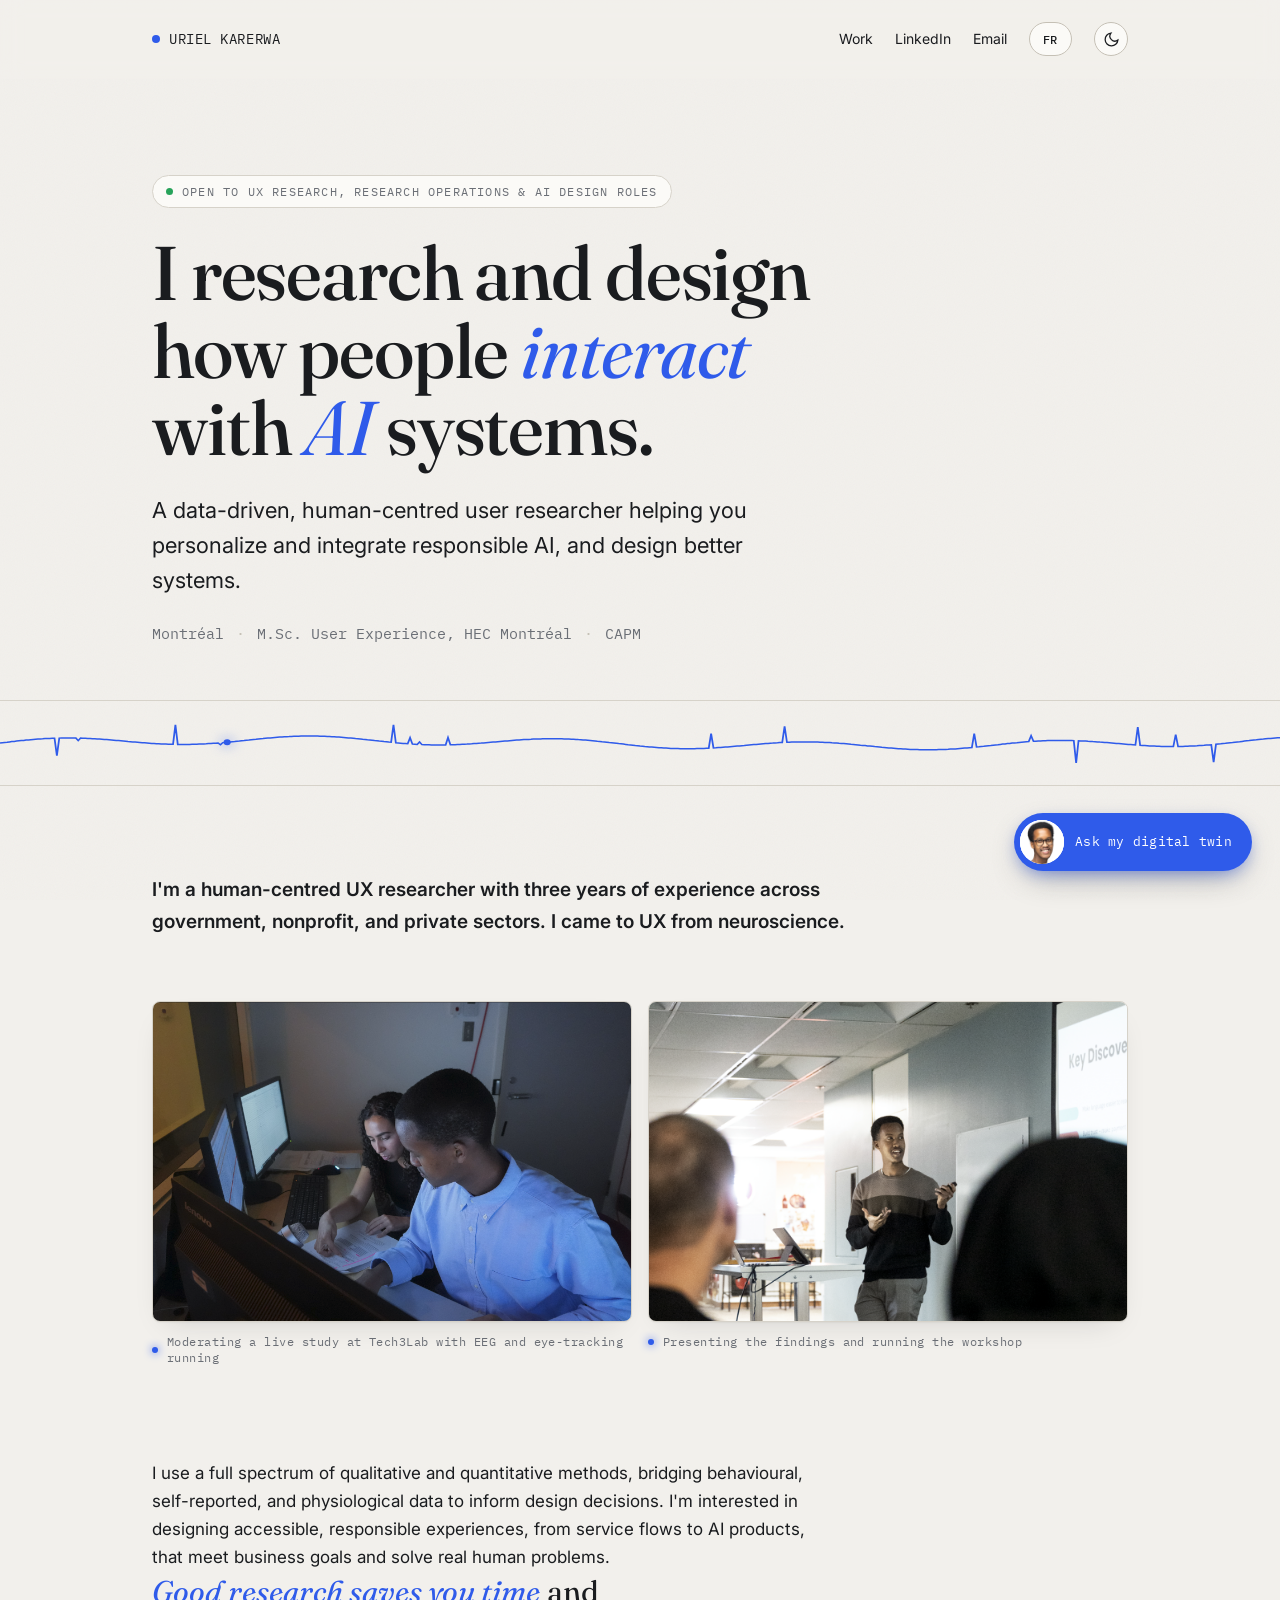
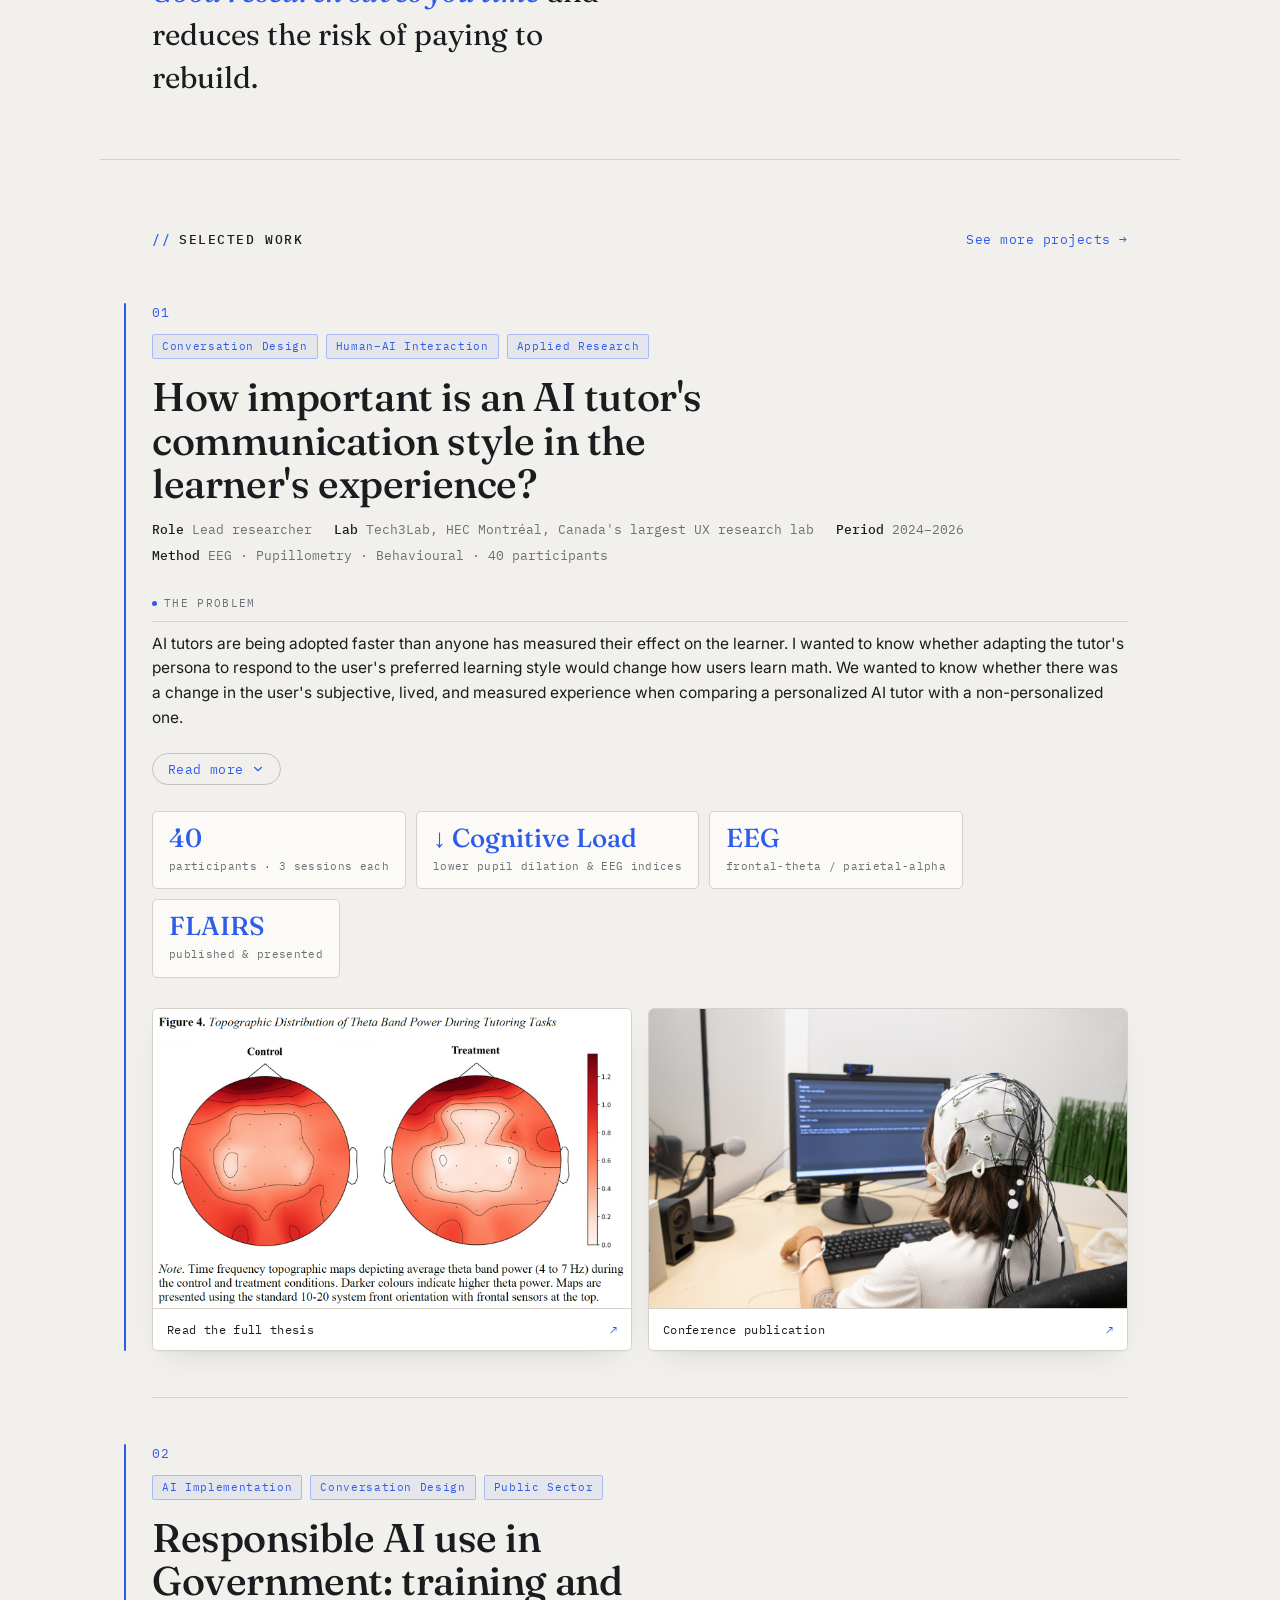
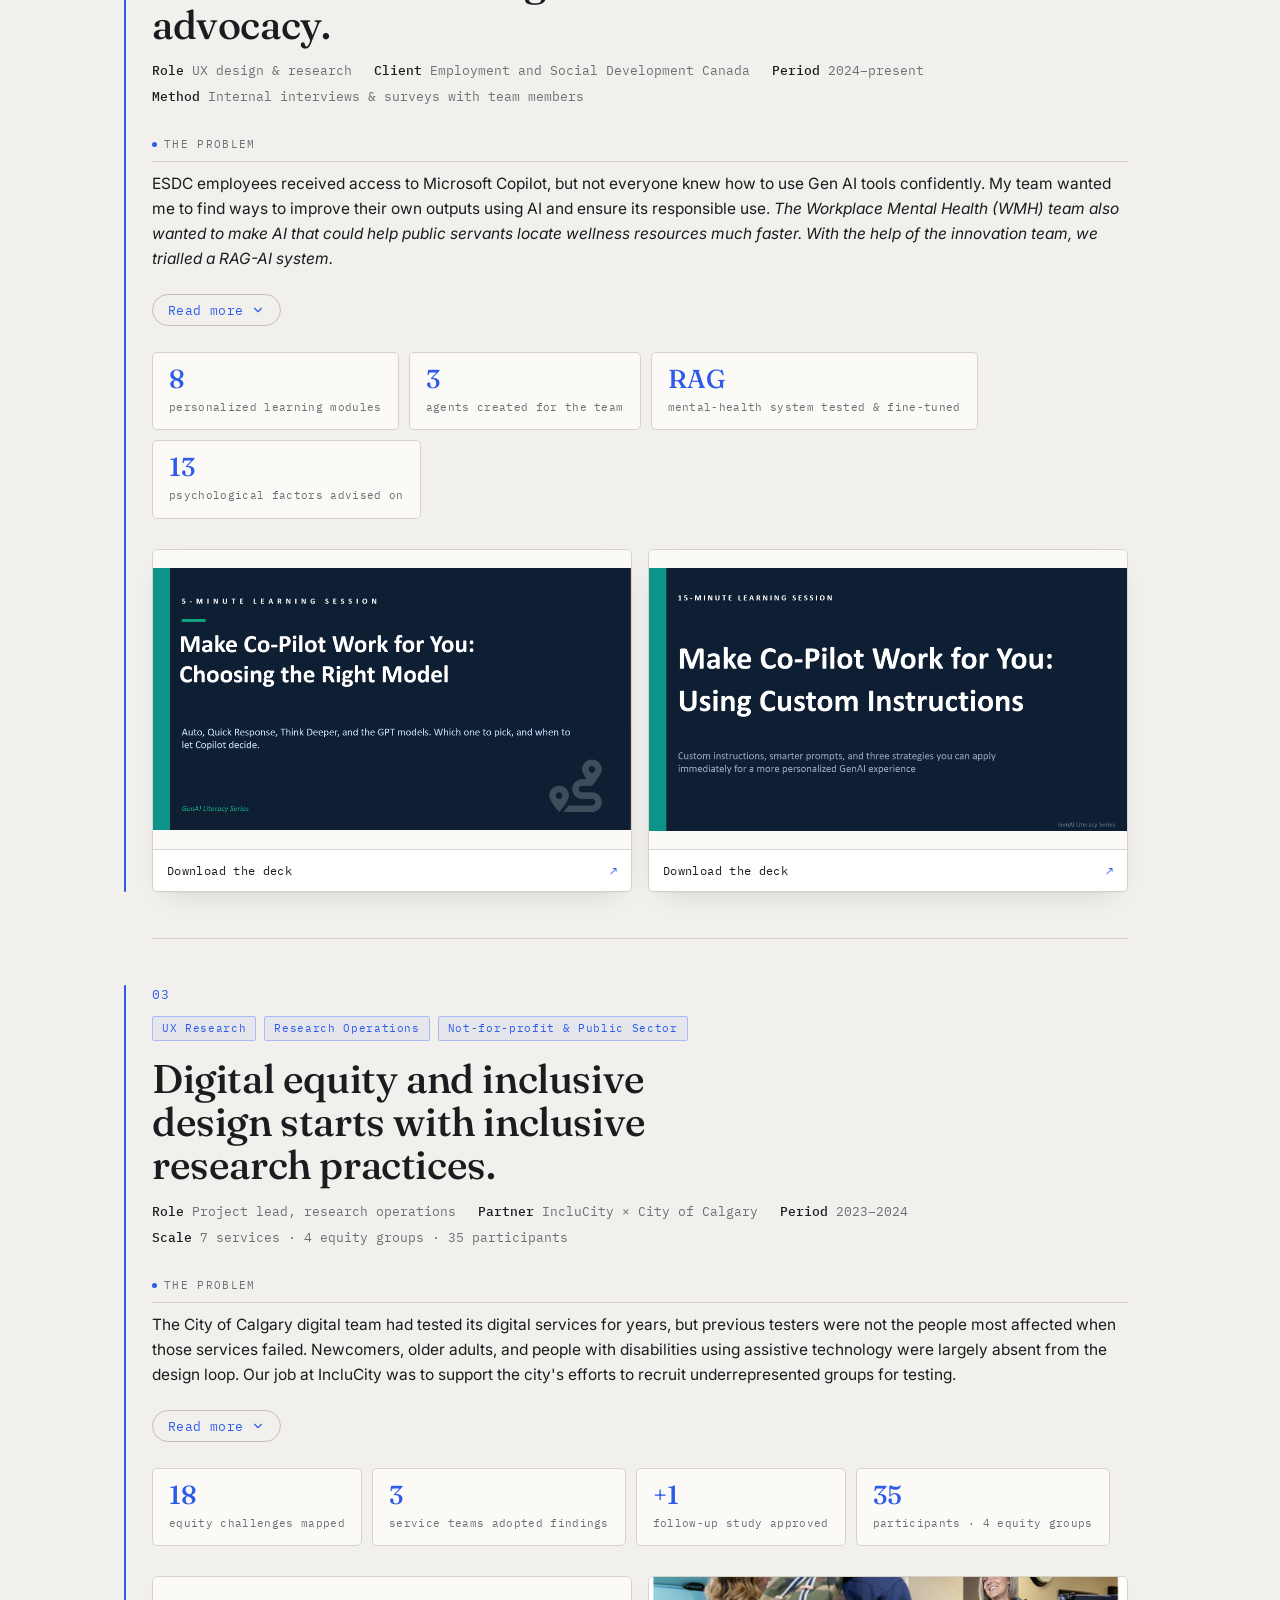
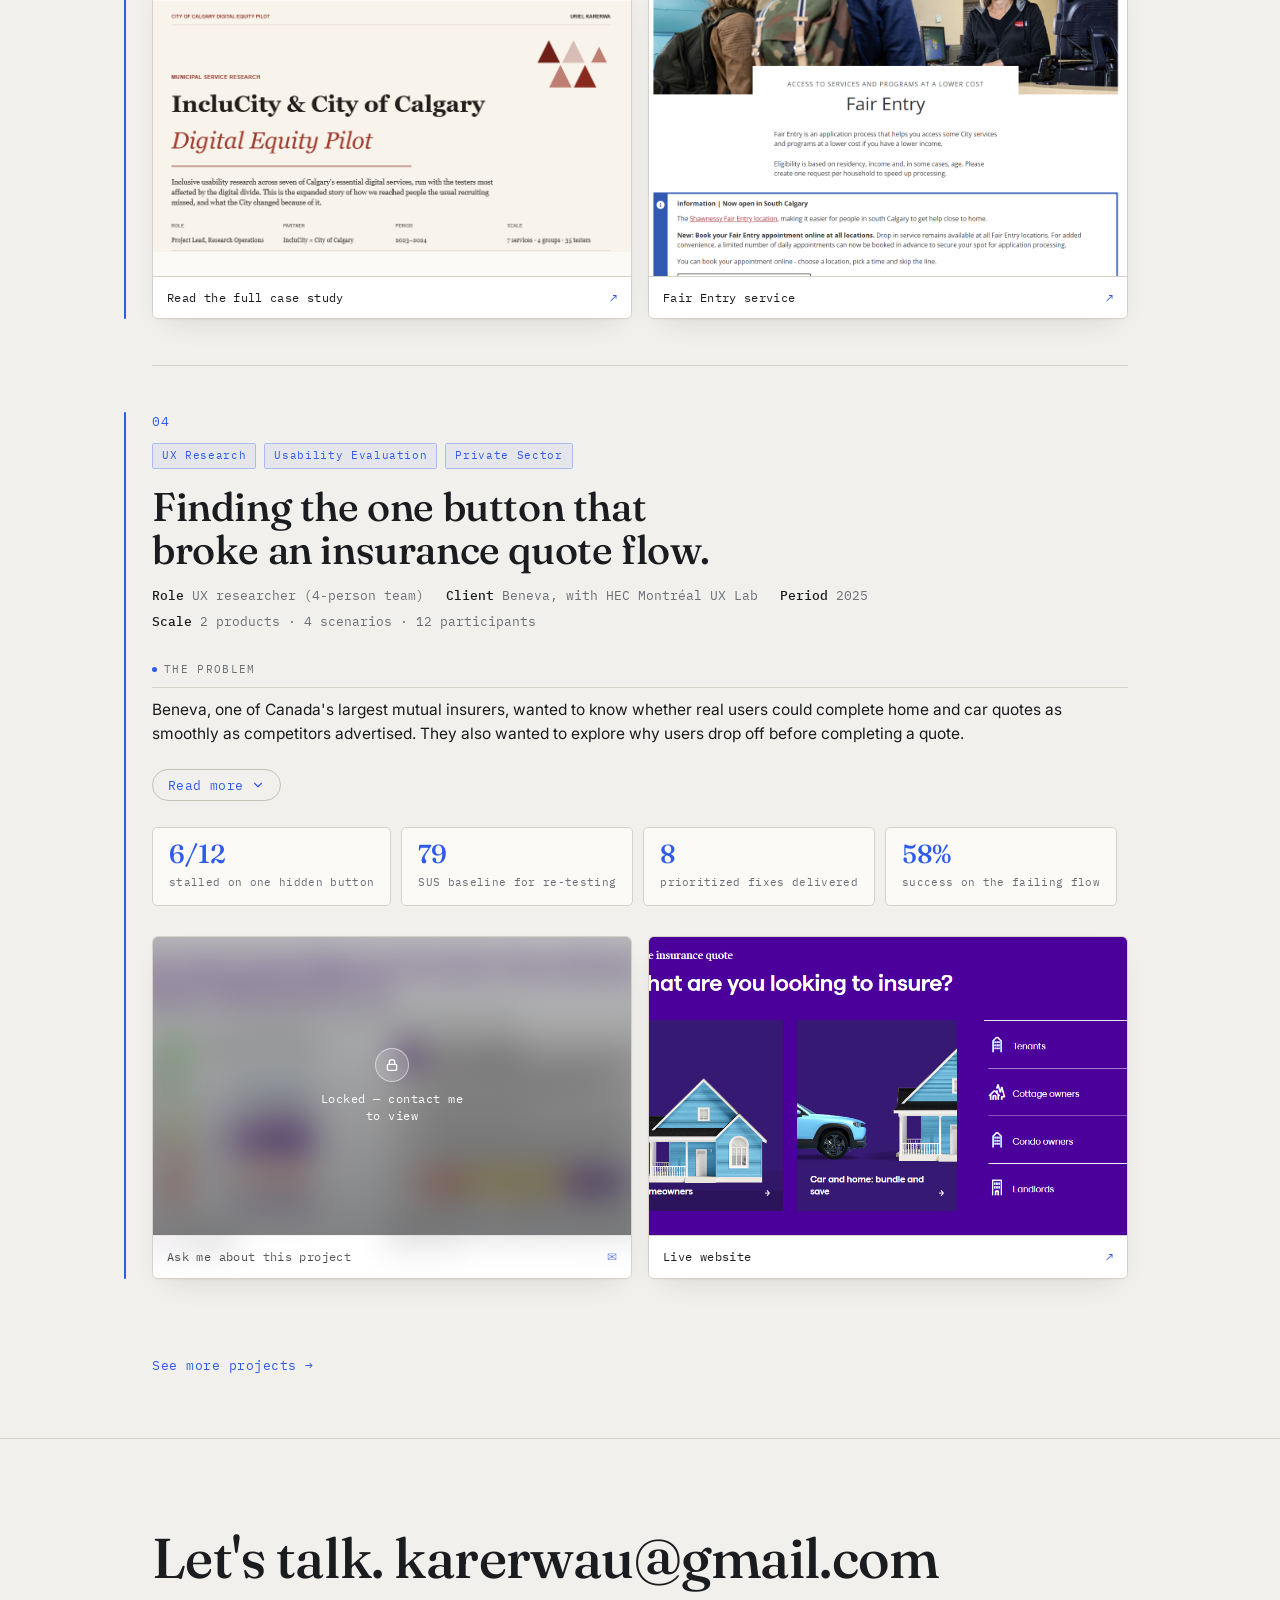
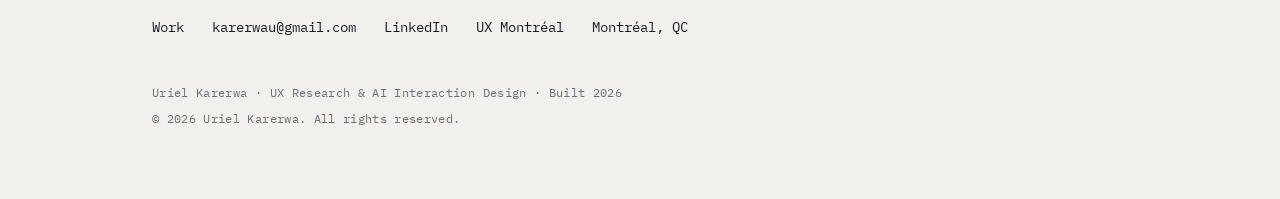
==== commit d74a4edb: "Revision B: rework home top section (reorder, trim, restyle image pair) Change A (reorder + trim): -" ====
--- a/index.html
+++ b/index.html
@@ -46,7 +46,7 @@
 <section class="hero wrap">
   <span class="badge" data-t="hero_badge"><span class="dot" aria-hidden="true"></span>Open to UX research, Research Operations &amp; AI design roles</span>
   <h1 data-t="hero_h1">I research and design how people <span class="accent">interact</span> with <span class="accent">AI</span> systems.</h1>
-  <p class="sub" data-t="hero_sub">A data-driven, human-centered user researcher helping you personalize and integrate responsible AI — and design better systems.</p>
+  <p class="sub" data-t="hero_sub">A data-driven, human-centred user researcher helping you personalize and integrate responsible AI, and design better systems.</p>
   <p class="meta mono" data-t="hero_meta"><span>Montréal</span><span>M.Sc. User Experience, HEC Montréal</span><span>CAPM</span></p>
 </section>
 
@@ -59,27 +59,29 @@
 
 <main id="main">
 <section class="intro wrap">
-  <p class="lead" data-t="intro_lead"> <span class="hl">Good research saves you time</span> reducing the risk of overspend on rebuilds.</p>
-  <p class="detail em" data-t="intro_em1">I'm a human-centred UX researcher with three years of experience across government, nonprofit, and private sectors.</p>
-  <p class="detail em" data-t="intro_em2">I have a certificate in Project Management (CAPM), a master's degree in UX with a background in neuroscience and human-centred AI.</p>
+  <p class="detail em" data-t="intro_em1">I'm a human-centred UX researcher with three years of experience across government, nonprofit, and private sectors. I came to UX from neuroscience.</p>
 </section>
 
 <div class="photo-band wrap reveal">
   <figure class="pb-fig">
-    <span class="pb-ph"><span class="pl">IMAGE</span><span class="pn">images/uk-presenting.png</span></span>
-    <img src="images/uk-presenting.png" alt="Uriel Karerwa presenting UX research findings to an audience" loading="lazy" style="object-position:center 28%" onerror="this.closest('.pb-fig').classList.add('pending')">
-    <figcaption class="pb-cap" data-t="pb_cap1"><span class="pb-dot" aria-hidden="true"></span>Presenting inclusive research report and running workshop</figcaption>
+    <span class="pb-frame">
+      <span class="pb-ph"><span class="pl">IMAGE</span><span class="pn">images/uk-observation.png</span></span>
+      <img src="images/uk-observation.png" alt="Uriel Karerwa and co-researcher Hajar in the observation room during a live user study" loading="lazy" onerror="this.closest('.pb-fig').classList.add('pending')">
+    </span>
+    <figcaption class="pb-cap" data-t="pb_cap2"><span class="pb-dot" aria-hidden="true"></span>Moderating a live study at Tech3Lab with EEG and eye-tracking running</figcaption>
   </figure>
   <figure class="pb-fig">
-    <span class="pb-ph"><span class="pl">IMAGE</span><span class="pn">images/uk-observation.png</span></span>
-    <img src="images/uk-observation.png" alt="Uriel Karerwa and co-researcher Hajar in the observation room during a live user study" loading="lazy" onerror="this.closest('.pb-fig').classList.add('pending')">
-    <figcaption class="pb-cap" data-t="pb_cap2"><span class="pb-dot" aria-hidden="true"></span>Moderating a live research study from the observation room</figcaption>
+    <span class="pb-frame">
+      <span class="pb-ph"><span class="pl">IMAGE</span><span class="pn">images/uk-presenting.png</span></span>
+      <img src="images/uk-presenting.png" alt="Uriel Karerwa presenting UX research findings to an audience" loading="lazy" style="object-position:center 28%" onerror="this.closest('.pb-fig').classList.add('pending')">
+    </span>
+    <figcaption class="pb-cap" data-t="pb_cap1"><span class="pb-dot" aria-hidden="true"></span>Presenting the findings and running the workshop</figcaption>
   </figure>
 </div>
 
 <section class="intro wrap">
-  <p class="detail" data-t="intro_d1">I leverage a full spectrum of qualitative and quantitative methods, bridging behavioural, self-reported, and physiological data to inform design decisions. I'm interested in designing accessible and responsible AI systems that drive business goals and solve real human problems.</p>
-  <p class="detail" data-t="intro_d2">See some of my work below, starting with my master's thesis research project at HEC Montréal's Tech3Lab, Canada's largest UX Research Lab, where we used state-of-the-art tools, like EEG and pupillometry, to study the differences in how people learn from AI tutors.</p>
+  <p class="detail" data-t="intro_d1">I use a full spectrum of qualitative and quantitative methods, bridging behavioural, self-reported, and physiological data to inform design decisions. I'm interested in designing accessible, responsible experiences, from service flows to AI products, that meet business goals and solve real human problems.</p>
+  <p class="lead" data-t="intro_lead"><span class="hl">Good research saves you time</span> and reduces the risk of paying to rebuild.</p>
 </section>
 
 <div class="section-head wrap" id="work">
@@ -100,7 +102,7 @@
     <h3 data-t="c1_h3">How important is an AI tutor's communication style in the learner's experience?</h3>
     <div class="case-meta">
       <span data-t="c1_m1"><b>Role</b> Lead researcher</span>
-      <span data-t="c1_m2"><b>Lab</b> Tech3Lab, HEC Montréal</span>
+      <span data-t="c1_m2"><b>Lab</b> Tech3Lab, HEC Montréal, Canada's largest UX research lab</span>
       <span data-t="c1_m3"><b>Period</b> 2024–2026</span>
       <span data-t="c1_m4"><b>Method</b> EEG · Pupillometry · Behavioural · 40 participants</span>
     </div>
--- a/assets/css/site.css
+++ b/assets/css/site.css
@@ -175,33 +175,32 @@
   .intro .detail.em{font-weight:600;font-size:19px;color:var(--ink);max-width:60ch}
 
   /* ---------- photo band ---------- */
-  .photo-band{margin:52px auto 4px;display:grid;gap:16px;grid-template-columns:1fr}
-  @media(min-width:720px){.photo-band{grid-template-columns:1fr 1.45fr}}
-  .pb-fig{
-    position:relative;margin:0;border:1px solid var(--line);border-radius:8px;overflow:hidden;
-    background:var(--surface);box-shadow:var(--shadow);
+  .photo-band{margin:44px auto 4px;display:grid;gap:16px;grid-template-columns:1fr}
+  @media(min-width:720px){.photo-band{grid-template-columns:1fr 1fr}}
+  .pb-fig{margin:0;display:flex;flex-direction:column}
+  /* the framed image: keeps the existing border, radius and hover treatment */
+  .pb-frame{
+    position:relative;display:block;overflow:hidden;
+    border:1px solid var(--line);border-radius:8px;background:var(--surface);box-shadow:var(--shadow);
     transition:transform .35s var(--ease), box-shadow .35s var(--ease), border-color .35s var(--ease)
   }
-  .pb-fig:hover{transform:translateY(-3px);box-shadow:var(--shadow-lift);border-color:var(--signal-dim)}
-  .pb-fig img{width:100%;height:300px;display:block;object-fit:cover;transition:transform .7s var(--ease)}
-  @media(min-width:720px){.pb-fig img{height:430px}}
-  .pb-fig:hover img{transform:scale(1.04)}
+  .pb-fig:hover .pb-frame{transform:translateY(-3px);box-shadow:var(--shadow-lift);border-color:var(--signal-dim)}
+  .pb-frame img{width:100%;aspect-ratio:3 / 2;display:block;object-fit:cover;transition:transform .7s var(--ease)}
+  .pb-fig:hover .pb-frame img{transform:scale(1.04)}
+  /* caption now sits below the image as block mono text, no overlay or scrim */
   .pb-cap{
-    position:absolute;left:0;right:0;bottom:0;padding:36px 16px 13px;
-    display:flex;align-items:center;gap:9px;
-    font-family:"IBM Plex Mono",monospace;font-size:12px;letter-spacing:.04em;color:#fff;
-    background:linear-gradient(transparent, color-mix(in srgb,var(--ink) 80%, transparent))
+    margin-top:12px;display:flex;align-items:center;gap:9px;
+    font-family:"IBM Plex Mono",monospace;font-size:12px;letter-spacing:.04em;color:var(--muted);line-height:1.4
   }
   .pb-cap .pb-dot{width:6px;height:6px;border-radius:50%;background:var(--signal);flex:0 0 auto;box-shadow:0 0 8px var(--signal)}
   /* placeholder until the photo lands in images/ */
-  .pb-fig.pending{border-style:dashed;border-color:var(--signal-dim);box-shadow:none}
-  .pb-fig.pending img,.pb-fig.pending .pb-cap{display:none}
+  .pb-fig.pending .pb-frame{border-style:dashed;border-color:var(--signal-dim);box-shadow:none}
+  .pb-fig.pending img{display:none}
   .pb-ph{display:none}
   .pb-fig.pending .pb-ph{
     display:flex;flex-direction:column;align-items:center;justify-content:center;gap:7px;
-    min-height:300px;text-align:center;padding:22px;background:var(--surface)
-  }
-  @media(min-width:720px){.pb-fig.pending .pb-ph{min-height:430px}}
+    aspect-ratio:3 / 2;text-align:center;padding:22px;background:var(--surface)
+  }
   .pb-ph .pl{font-family:"IBM Plex Mono",monospace;font-size:11px;letter-spacing:.12em;color:var(--signal)}
   .pb-ph .pn{font-family:"IBM Plex Mono",monospace;font-size:12.5px;color:var(--muted);word-break:break-all}
 
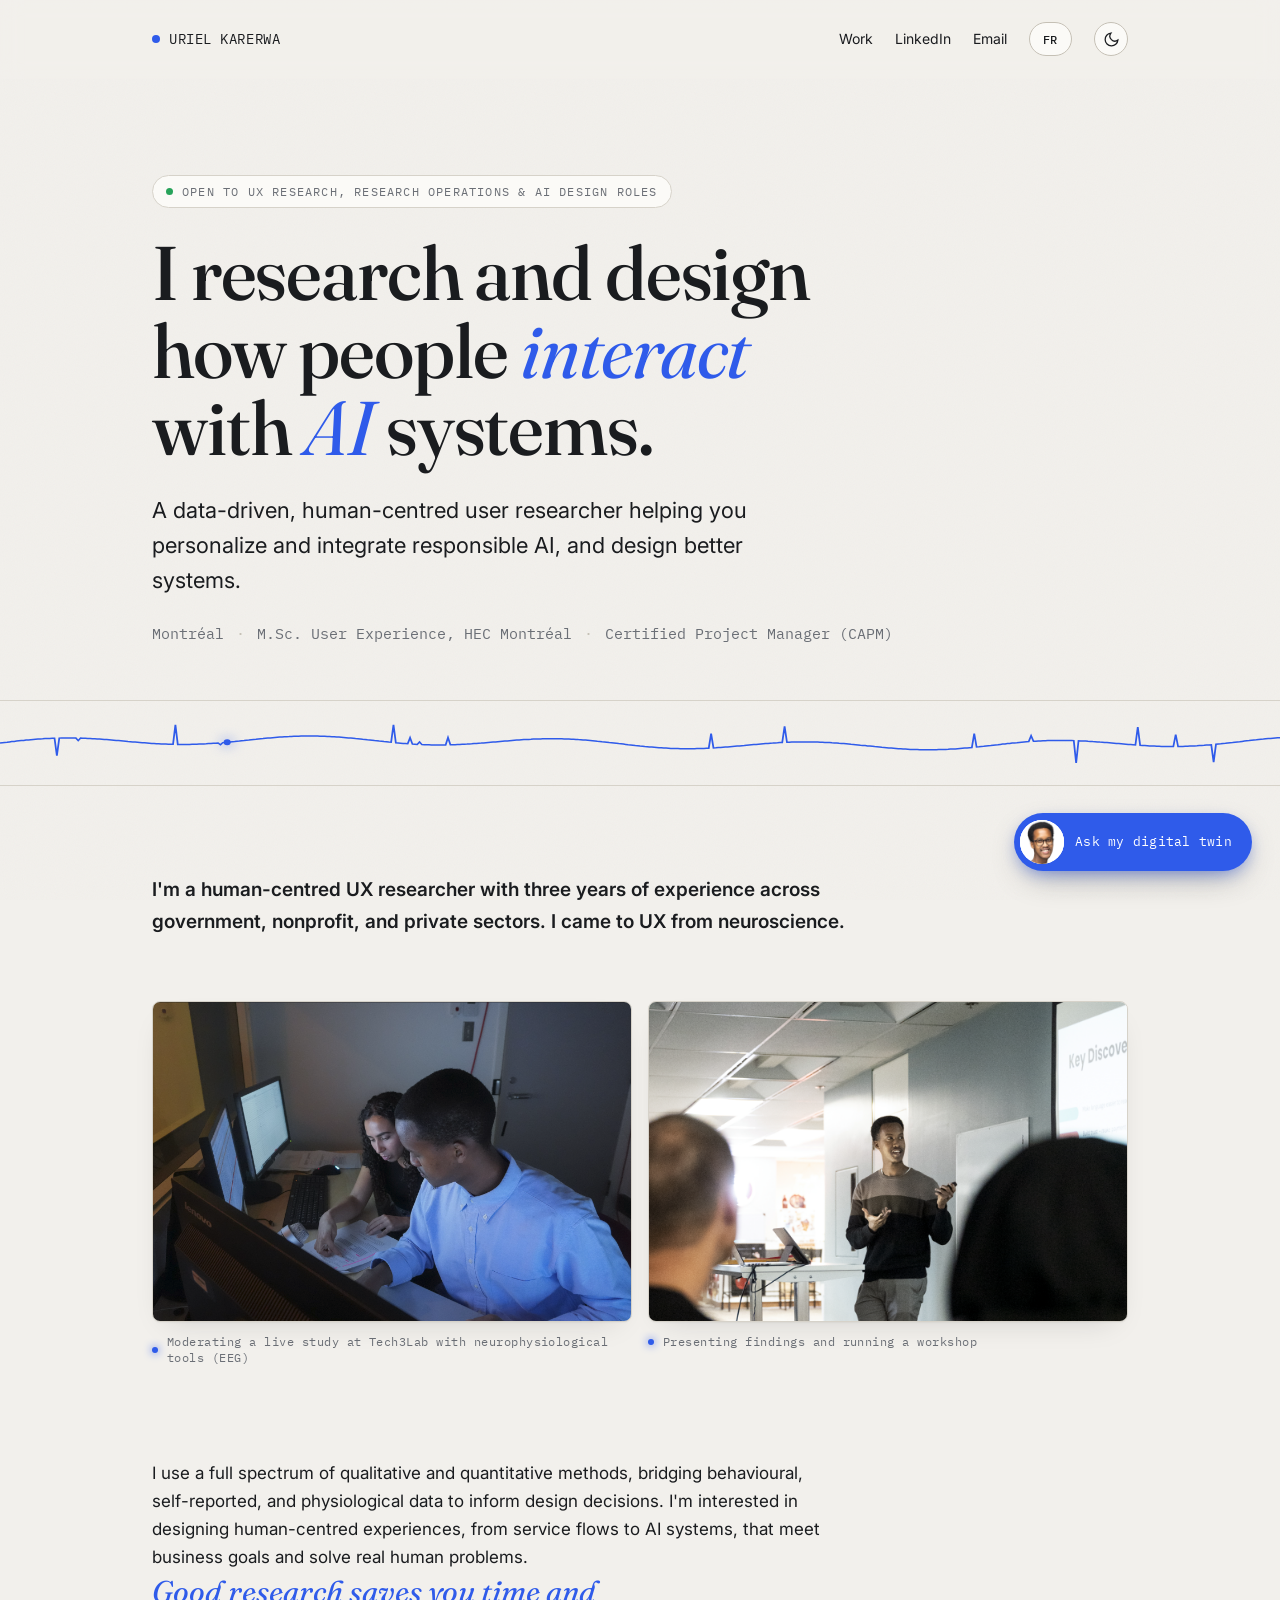
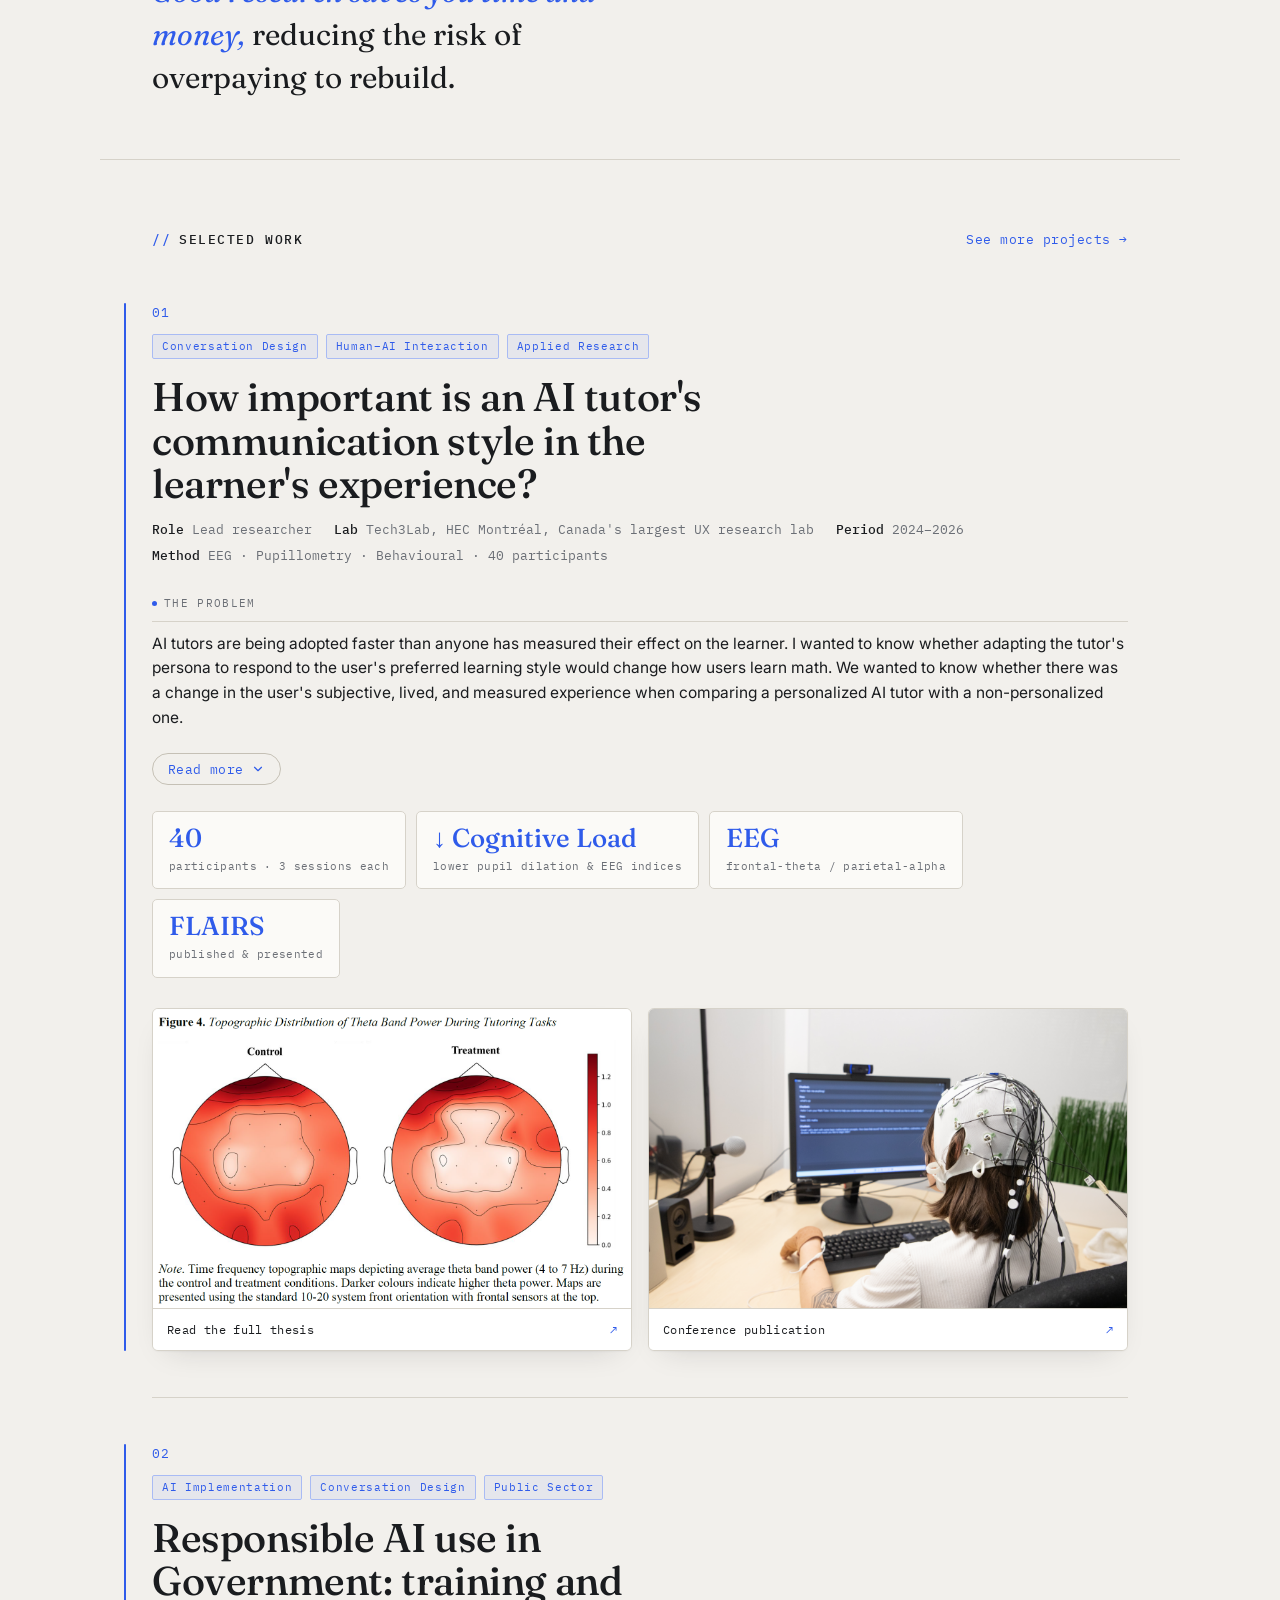
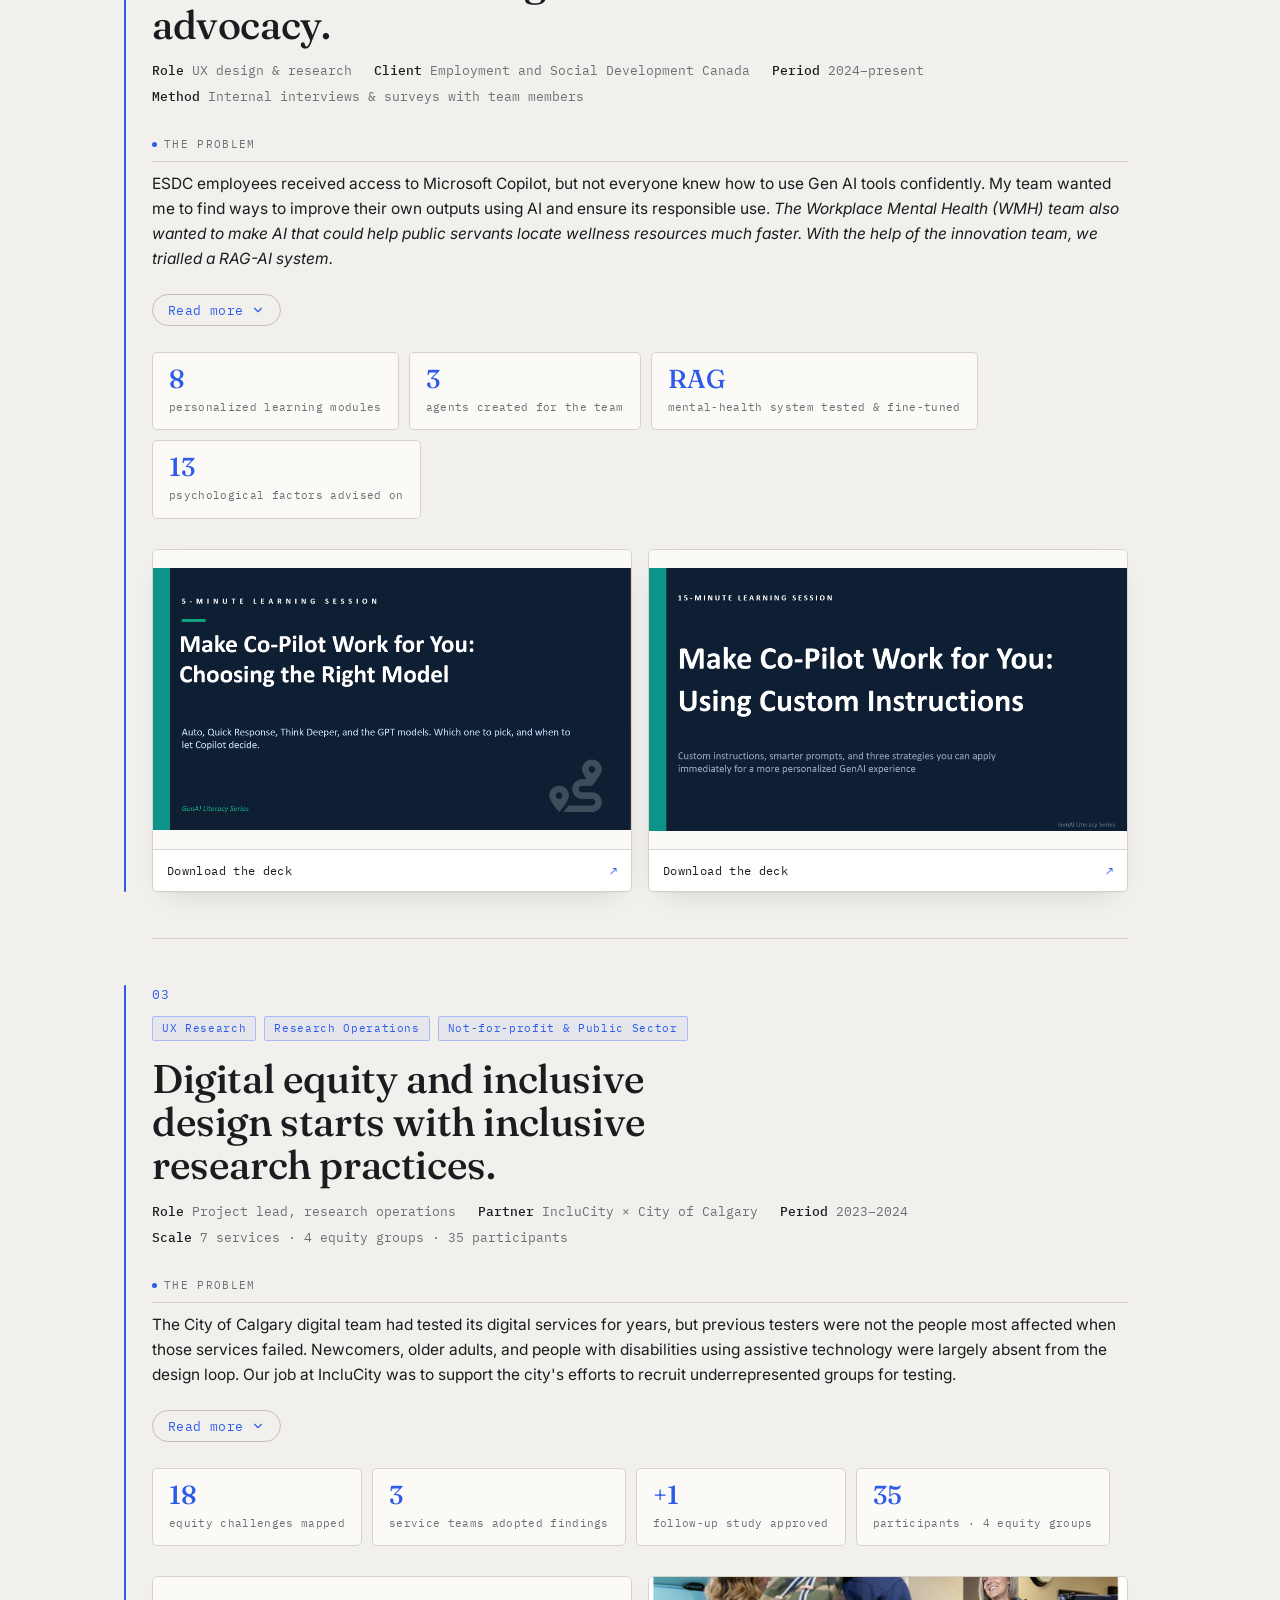
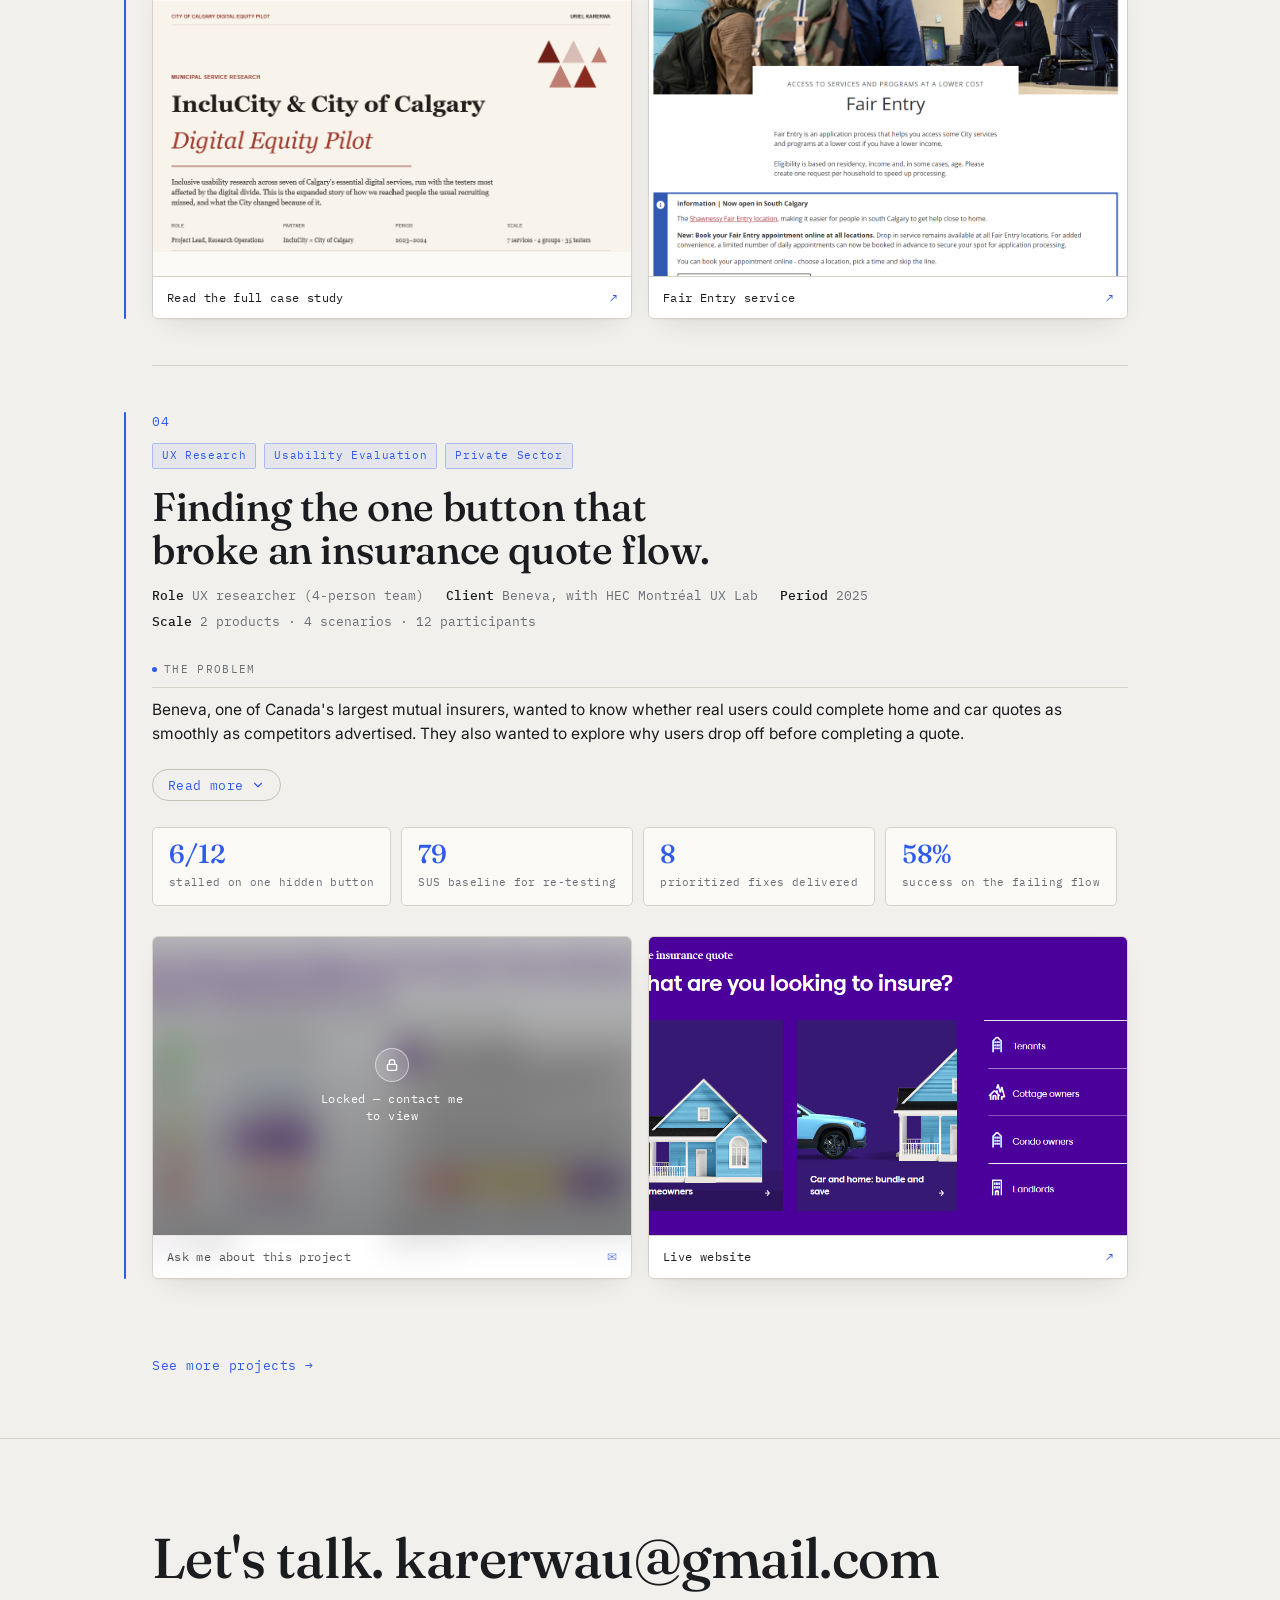
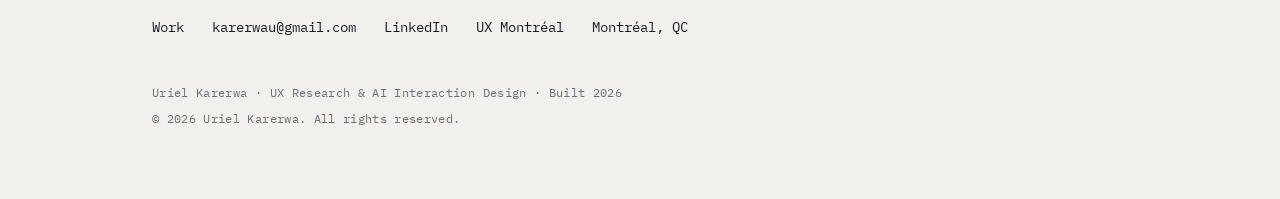
==== commit bcb7046d: "Post Revision B Minor Edit Minor text edits to top section of home page." ====
--- a/index.html
+++ b/index.html
@@ -47,7 +47,7 @@
   <span class="badge" data-t="hero_badge"><span class="dot" aria-hidden="true"></span>Open to UX research, Research Operations &amp; AI design roles</span>
   <h1 data-t="hero_h1">I research and design how people <span class="accent">interact</span> with <span class="accent">AI</span> systems.</h1>
   <p class="sub" data-t="hero_sub">A data-driven, human-centred user researcher helping you personalize and integrate responsible AI, and design better systems.</p>
-  <p class="meta mono" data-t="hero_meta"><span>Montréal</span><span>M.Sc. User Experience, HEC Montréal</span><span>CAPM</span></p>
+  <p class="meta mono" data-t="hero_meta"><span>Montréal</span><span>M.Sc. User Experience, HEC Montréal</span><span>Certified Project Manager (CAPM)</span></p>
 </section>
 
 <div class="trace-band" aria-hidden="true">
@@ -68,20 +68,20 @@
       <span class="pb-ph"><span class="pl">IMAGE</span><span class="pn">images/uk-observation.png</span></span>
       <img src="images/uk-observation.png" alt="Uriel Karerwa and co-researcher Hajar in the observation room during a live user study" loading="lazy" onerror="this.closest('.pb-fig').classList.add('pending')">
     </span>
-    <figcaption class="pb-cap" data-t="pb_cap2"><span class="pb-dot" aria-hidden="true"></span>Moderating a live study at Tech3Lab with EEG and eye-tracking running</figcaption>
+    <figcaption class="pb-cap" data-t="pb_cap2"><span class="pb-dot" aria-hidden="true"></span>Moderating a live study at Tech3Lab with neurophysiological tools (EEG)</figcaption>
   </figure>
   <figure class="pb-fig">
     <span class="pb-frame">
       <span class="pb-ph"><span class="pl">IMAGE</span><span class="pn">images/uk-presenting.png</span></span>
       <img src="images/uk-presenting.png" alt="Uriel Karerwa presenting UX research findings to an audience" loading="lazy" style="object-position:center 28%" onerror="this.closest('.pb-fig').classList.add('pending')">
     </span>
-    <figcaption class="pb-cap" data-t="pb_cap1"><span class="pb-dot" aria-hidden="true"></span>Presenting the findings and running the workshop</figcaption>
+    <figcaption class="pb-cap" data-t="pb_cap1"><span class="pb-dot" aria-hidden="true"></span>Presenting findings and running a workshop</figcaption>
   </figure>
 </div>
 
 <section class="intro wrap">
-  <p class="detail" data-t="intro_d1">I use a full spectrum of qualitative and quantitative methods, bridging behavioural, self-reported, and physiological data to inform design decisions. I'm interested in designing accessible, responsible experiences, from service flows to AI products, that meet business goals and solve real human problems.</p>
-  <p class="lead" data-t="intro_lead"><span class="hl">Good research saves you time</span> and reduces the risk of paying to rebuild.</p>
+  <p class="detail" data-t="intro_d1">I use a full spectrum of qualitative and quantitative methods, bridging behavioural, self-reported, and physiological data to inform design decisions. I'm interested in designing human-centred experiences, from service flows to AI systems, that meet business goals and solve real human problems.</p>
+  <p class="lead" data-t="intro_lead"><span class="hl">Good research saves you time and money,</span> reducing the risk of overpaying to rebuild.</p>
 </section>
 
 <div class="section-head wrap" id="work">
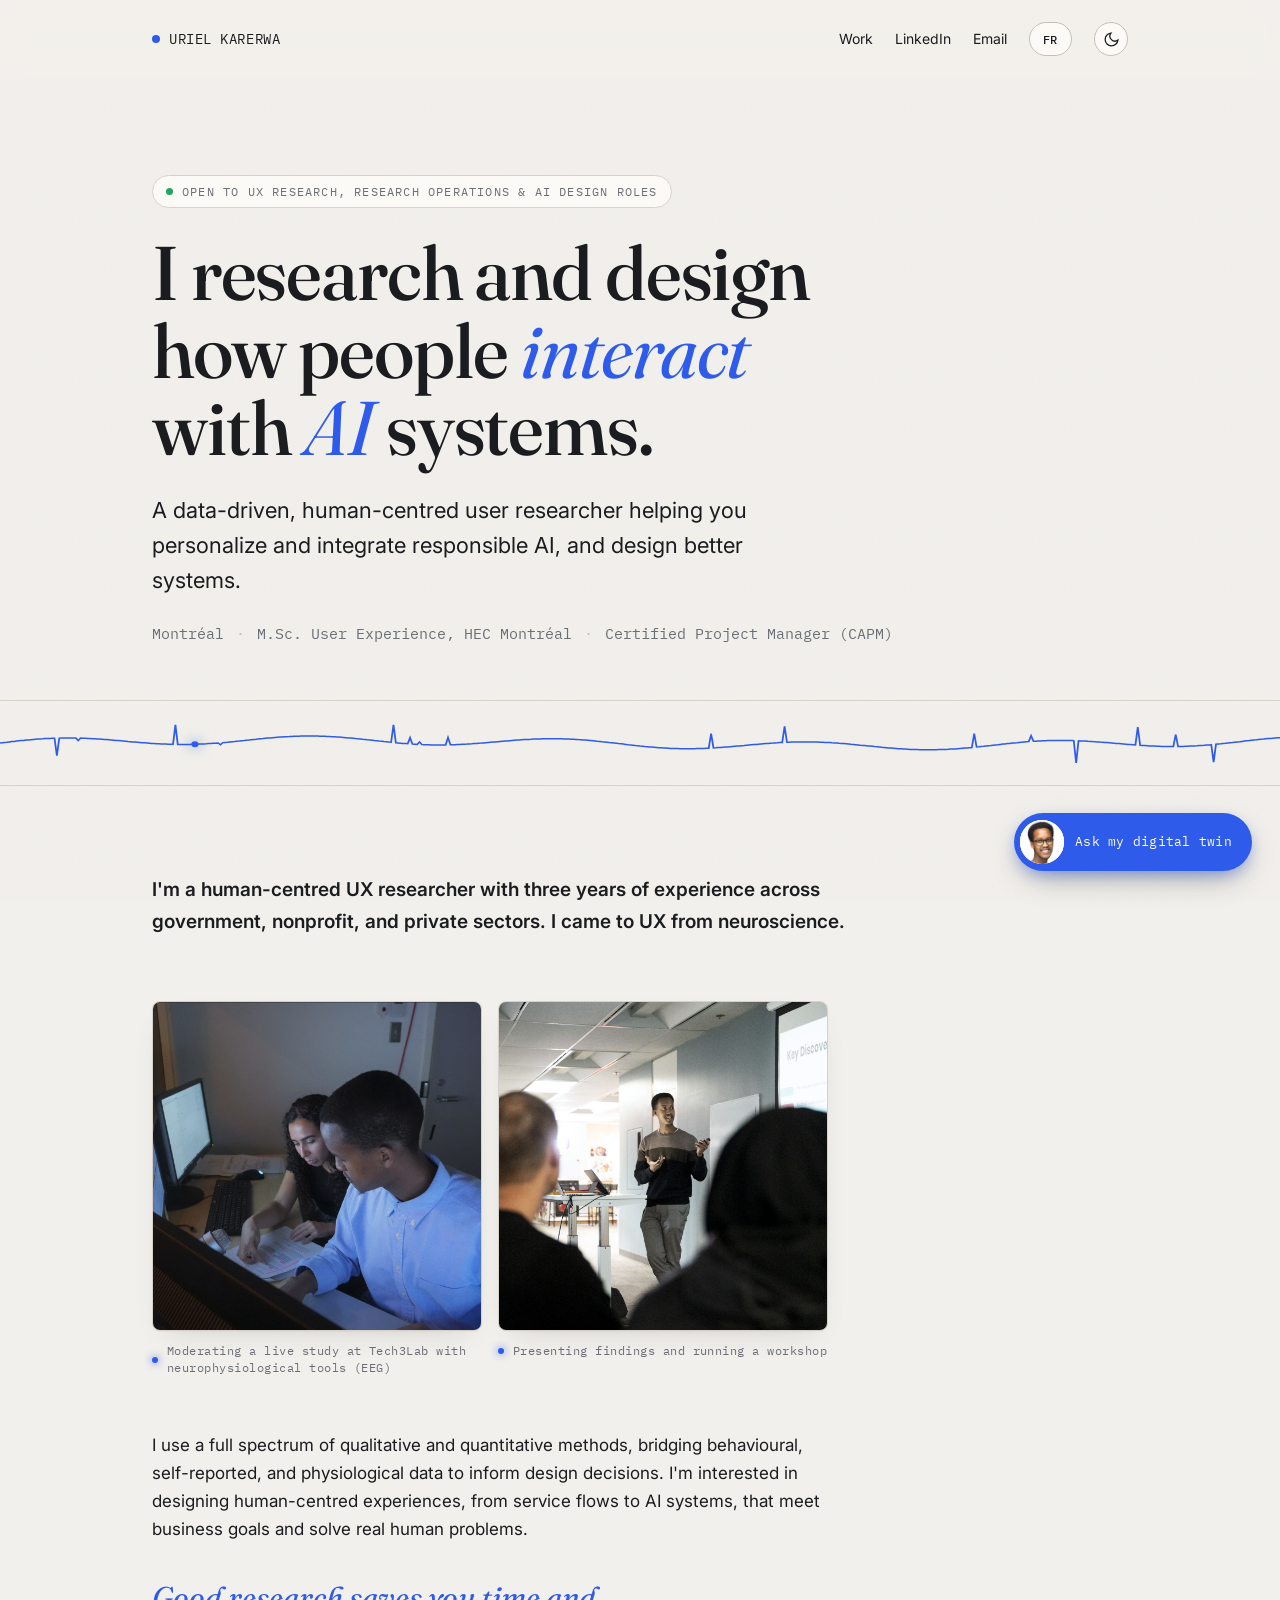
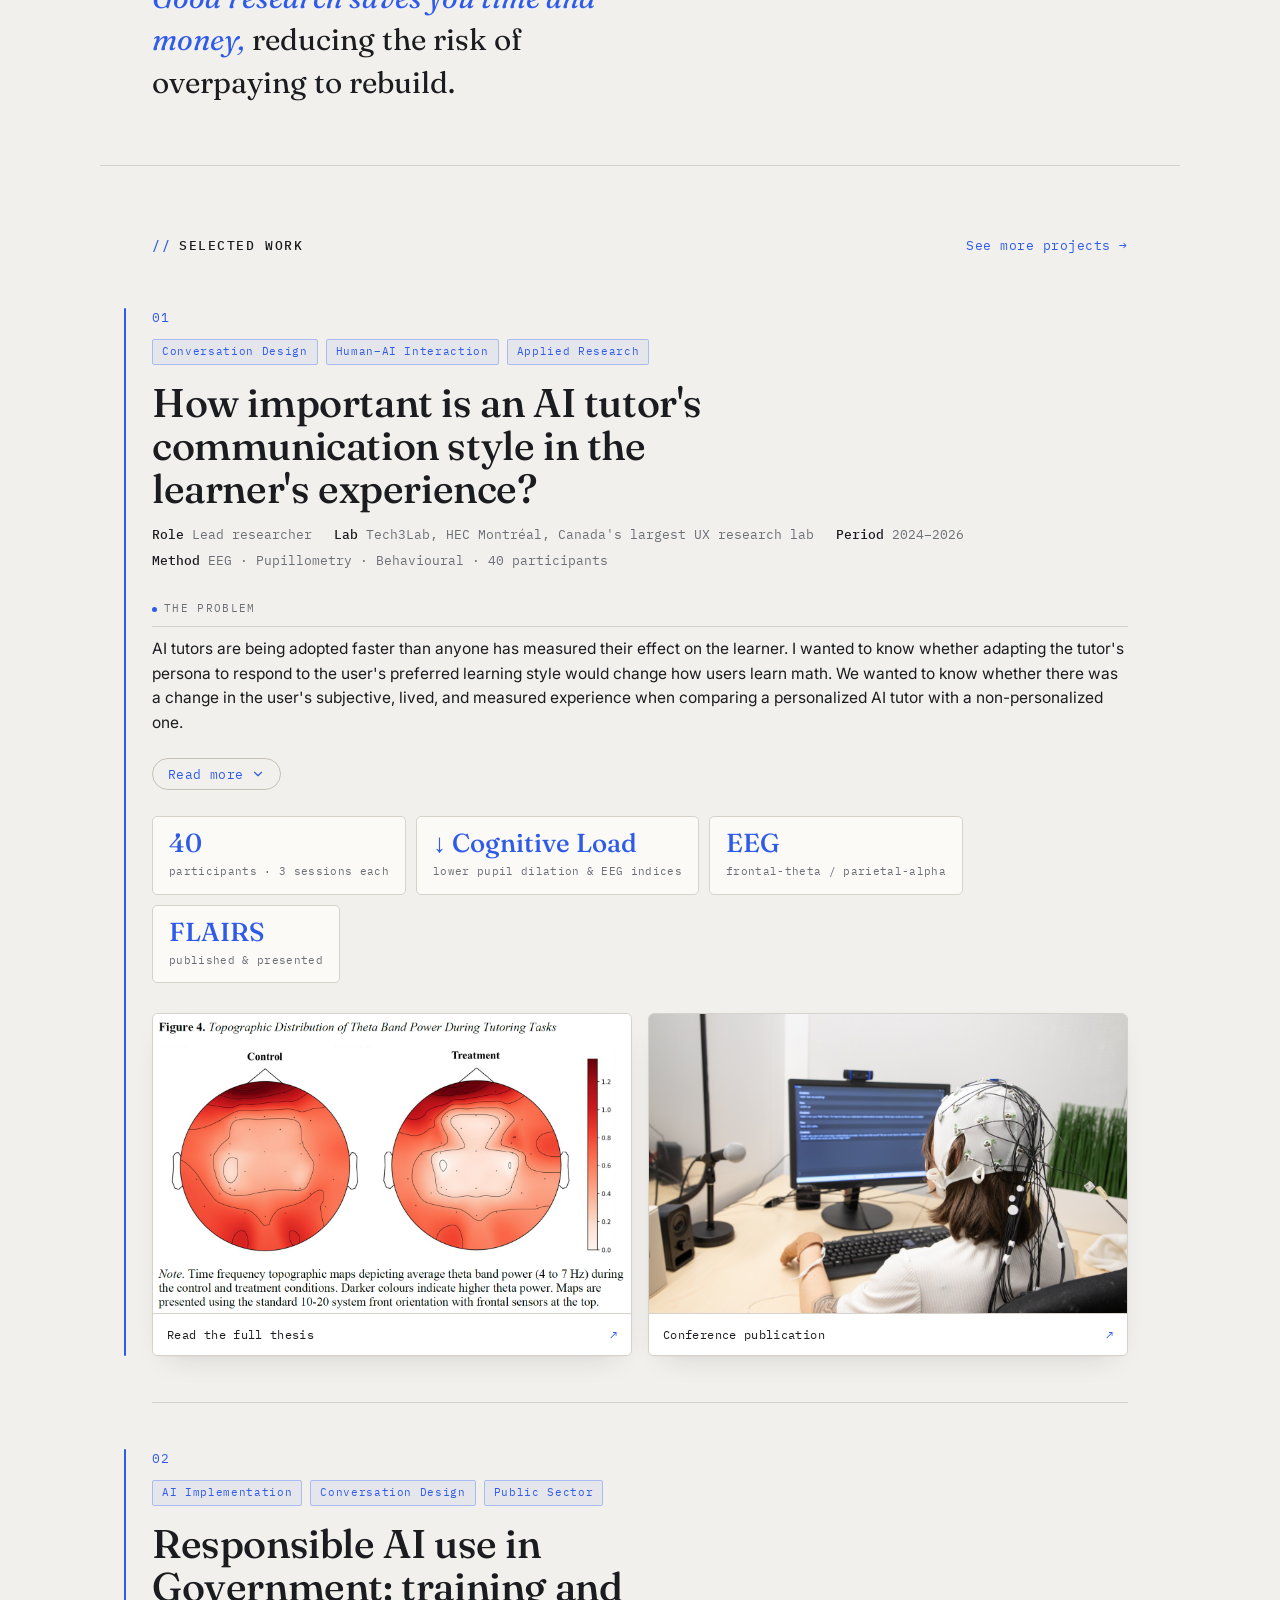
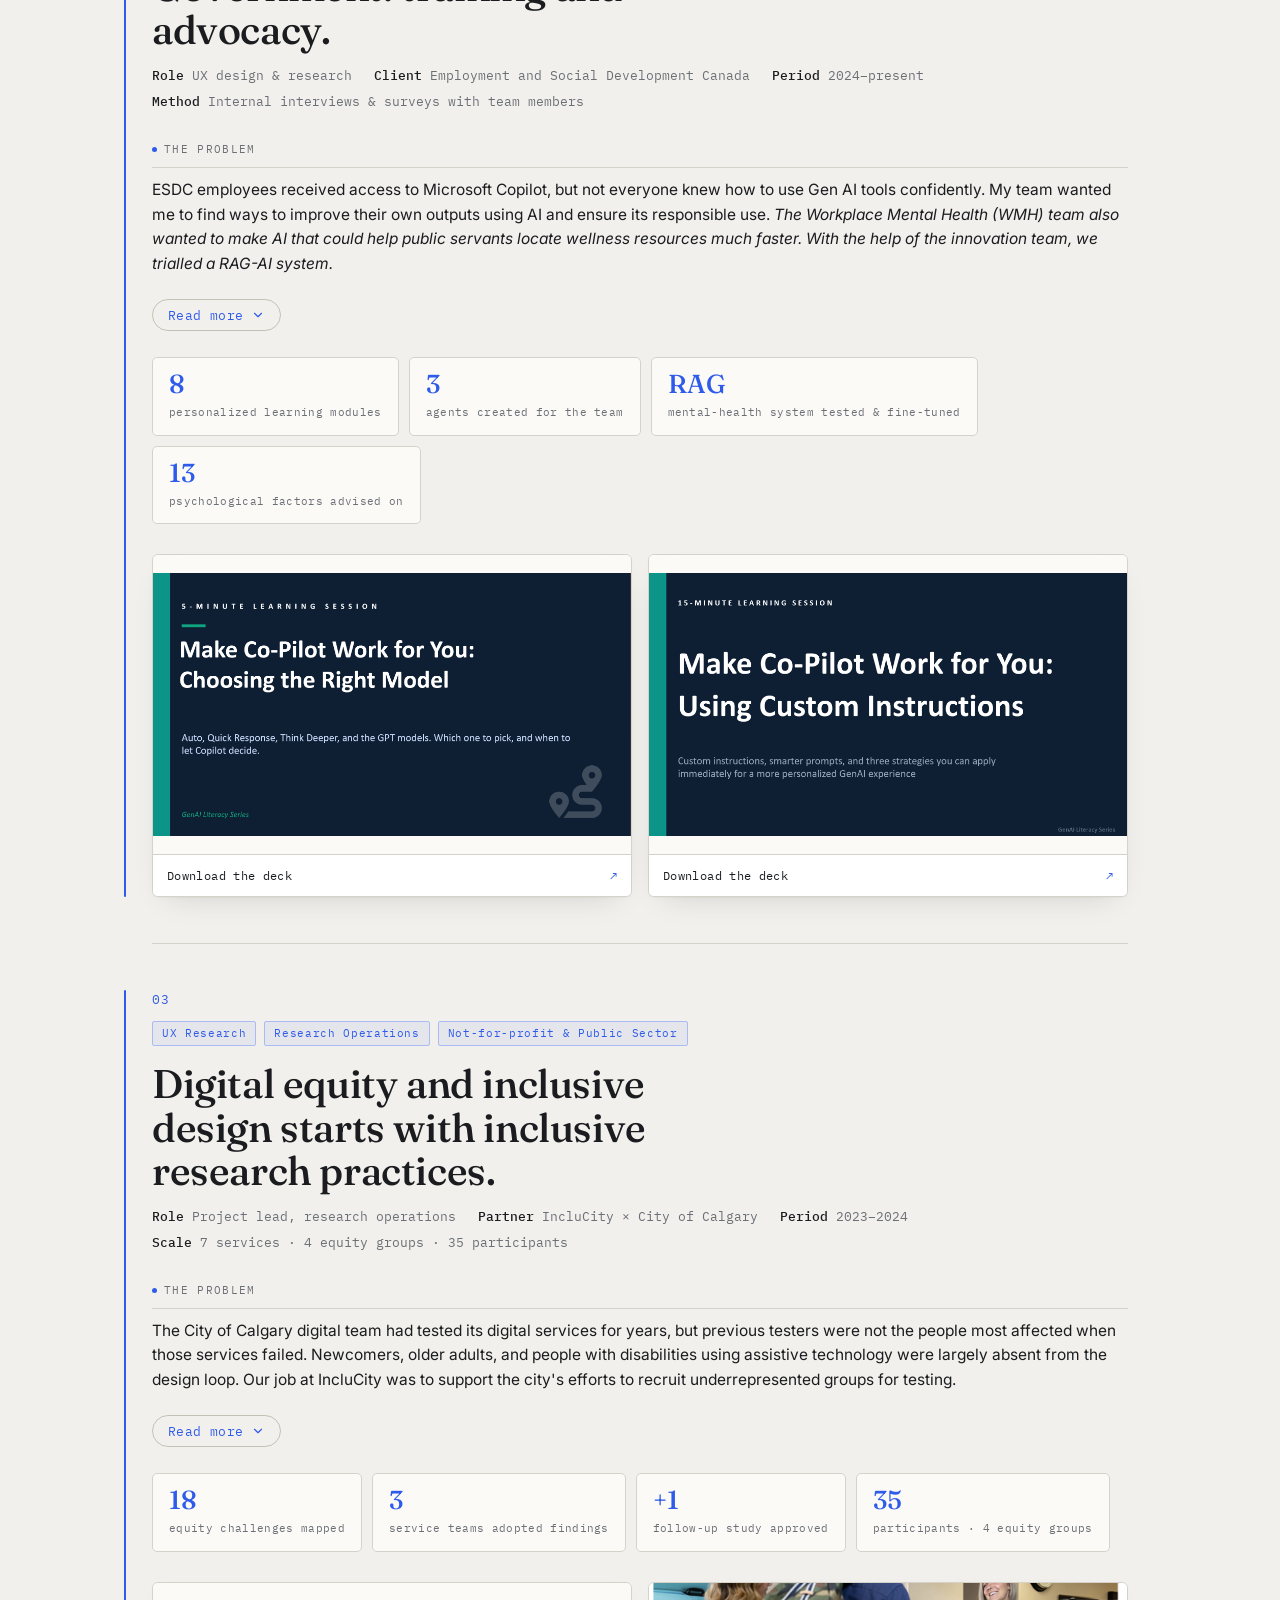
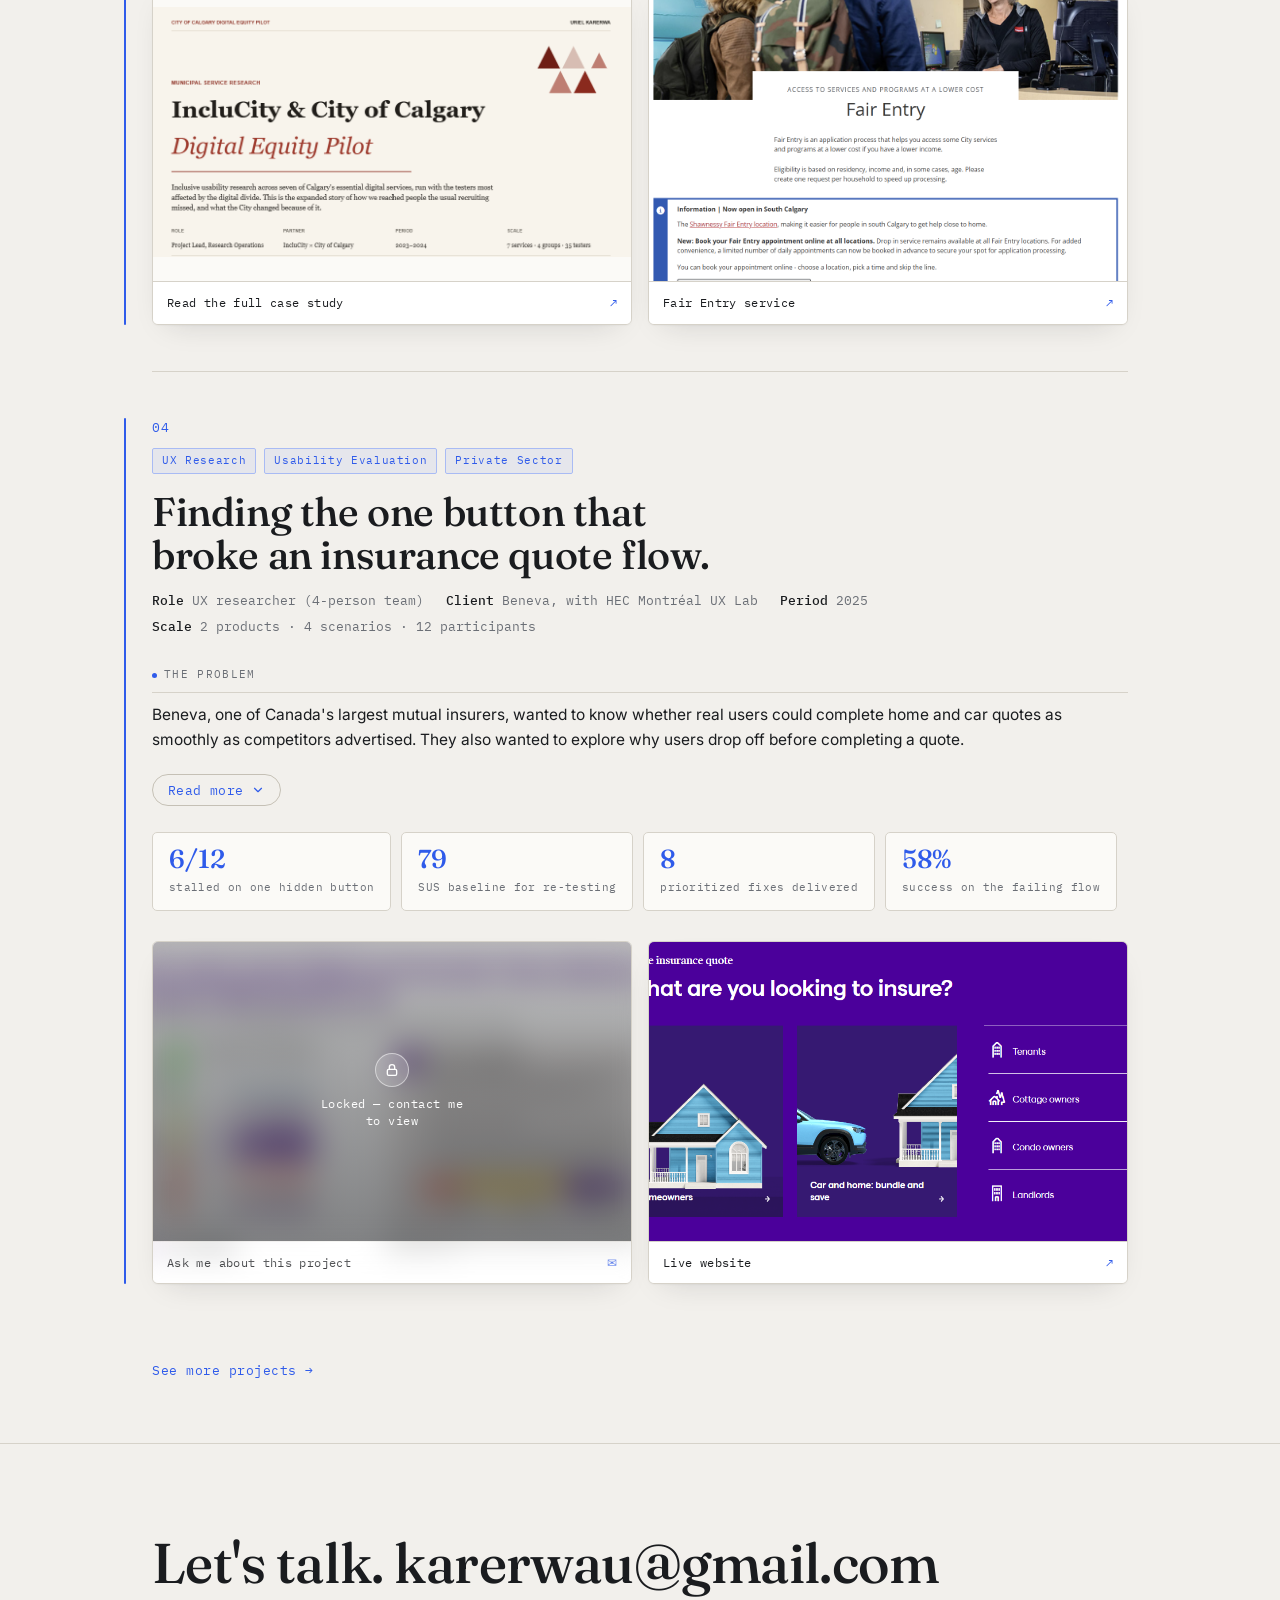
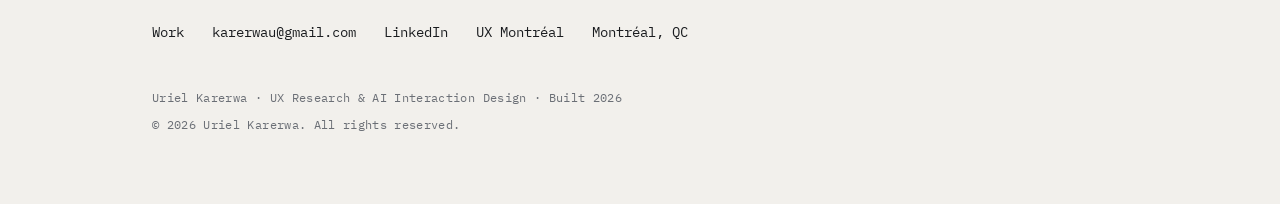
==== commit 295862f5: "Narrow the home image pair with a centred square crop The two source photos have opposite native sha" ====
--- a/index.html
+++ b/index.html
@@ -73,7 +73,7 @@
   <figure class="pb-fig">
     <span class="pb-frame">
       <span class="pb-ph"><span class="pl">IMAGE</span><span class="pn">images/uk-presenting.png</span></span>
-      <img src="images/uk-presenting.png" alt="Uriel Karerwa presenting UX research findings to an audience" loading="lazy" style="object-position:center 28%" onerror="this.closest('.pb-fig').classList.add('pending')">
+      <img src="images/uk-presenting.png" alt="Uriel Karerwa presenting UX research findings to an audience" loading="lazy" onerror="this.closest('.pb-fig').classList.add('pending')">
     </span>
     <figcaption class="pb-cap" data-t="pb_cap1"><span class="pb-dot" aria-hidden="true"></span>Presenting findings and running a workshop</figcaption>
   </figure>
--- a/assets/css/site.css
+++ b/assets/css/site.css
@@ -169,14 +169,20 @@
 
   /* ---------- intro ---------- */
   .intro{padding-top:64px;padding-bottom:20px}
+  /* the section right after the image band hugs the captions instead of a full gap */
+  .photo-band + .intro{padding-top:26px}
   .intro p.lead{font-size:clamp(22px,2.6vw,30px);line-height:1.42;max-width:24ch;font-family:"Fraunces",serif;font-weight:400}
+  /* breathing room between the methods paragraph and the pull quote */
+  .intro .detail + p.lead{margin-top:34px}
   .intro p.lead .hl{color:var(--signal);font-style:italic}
   .intro .detail{font-family:"Inter",sans-serif;font-size:17px;max-width:62ch;margin-top:24px;color:var(--ink);line-height:1.65}
   .intro .detail.em{font-weight:600;font-size:19px;color:var(--ink);max-width:60ch}
 
   /* ---------- photo band ---------- */
   .photo-band{margin:44px auto 4px;display:grid;gap:16px;grid-template-columns:1fr}
-  @media(min-width:720px){.photo-band{grid-template-columns:1fr 1fr}}
+  /* narrower, left-aligned pair so the images sit with the text column instead of
+     spanning the full width; each image is centre-cropped square */
+  @media(min-width:720px){.photo-band{grid-template-columns:repeat(2,minmax(0,330px));justify-content:start}}
   .pb-fig{margin:0;display:flex;flex-direction:column}
   /* the framed image: keeps the existing border, radius and hover treatment */
   .pb-frame{
@@ -185,7 +191,7 @@
     transition:transform .35s var(--ease), box-shadow .35s var(--ease), border-color .35s var(--ease)
   }
   .pb-fig:hover .pb-frame{transform:translateY(-3px);box-shadow:var(--shadow-lift);border-color:var(--signal-dim)}
-  .pb-frame img{width:100%;aspect-ratio:3 / 2;display:block;object-fit:cover;transition:transform .7s var(--ease)}
+  .pb-frame img{width:100%;aspect-ratio:1 / 1;display:block;object-fit:cover;object-position:center;transition:transform .7s var(--ease)}
   .pb-fig:hover .pb-frame img{transform:scale(1.04)}
   /* caption now sits below the image as block mono text, no overlay or scrim */
   .pb-cap{
@@ -199,7 +205,7 @@
   .pb-ph{display:none}
   .pb-fig.pending .pb-ph{
     display:flex;flex-direction:column;align-items:center;justify-content:center;gap:7px;
-    aspect-ratio:3 / 2;text-align:center;padding:22px;background:var(--surface)
+    aspect-ratio:1 / 1;text-align:center;padding:22px;background:var(--surface)
   }
   .pb-ph .pl{font-family:"IBM Plex Mono",monospace;font-size:11px;letter-spacing:.12em;color:var(--signal)}
   .pb-ph .pn{font-family:"IBM Plex Mono",monospace;font-size:12.5px;color:var(--muted);word-break:break-all}
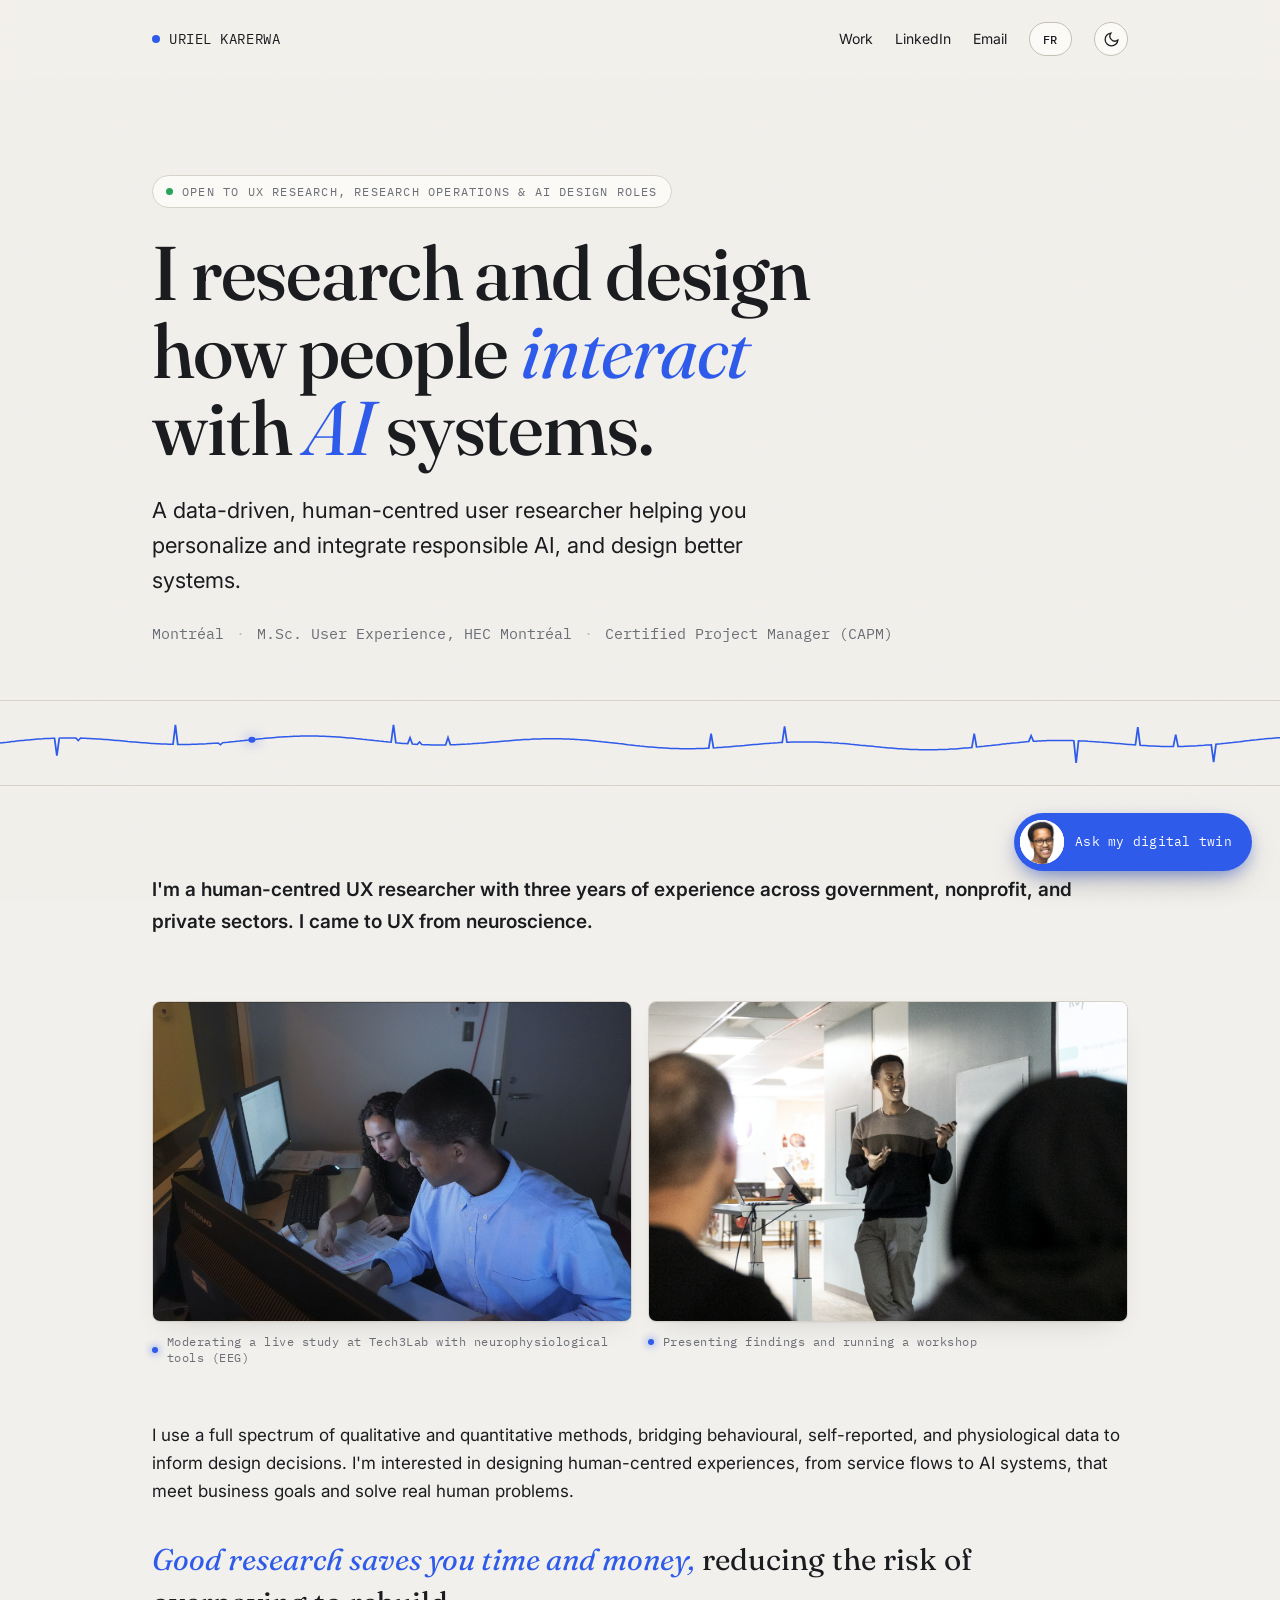
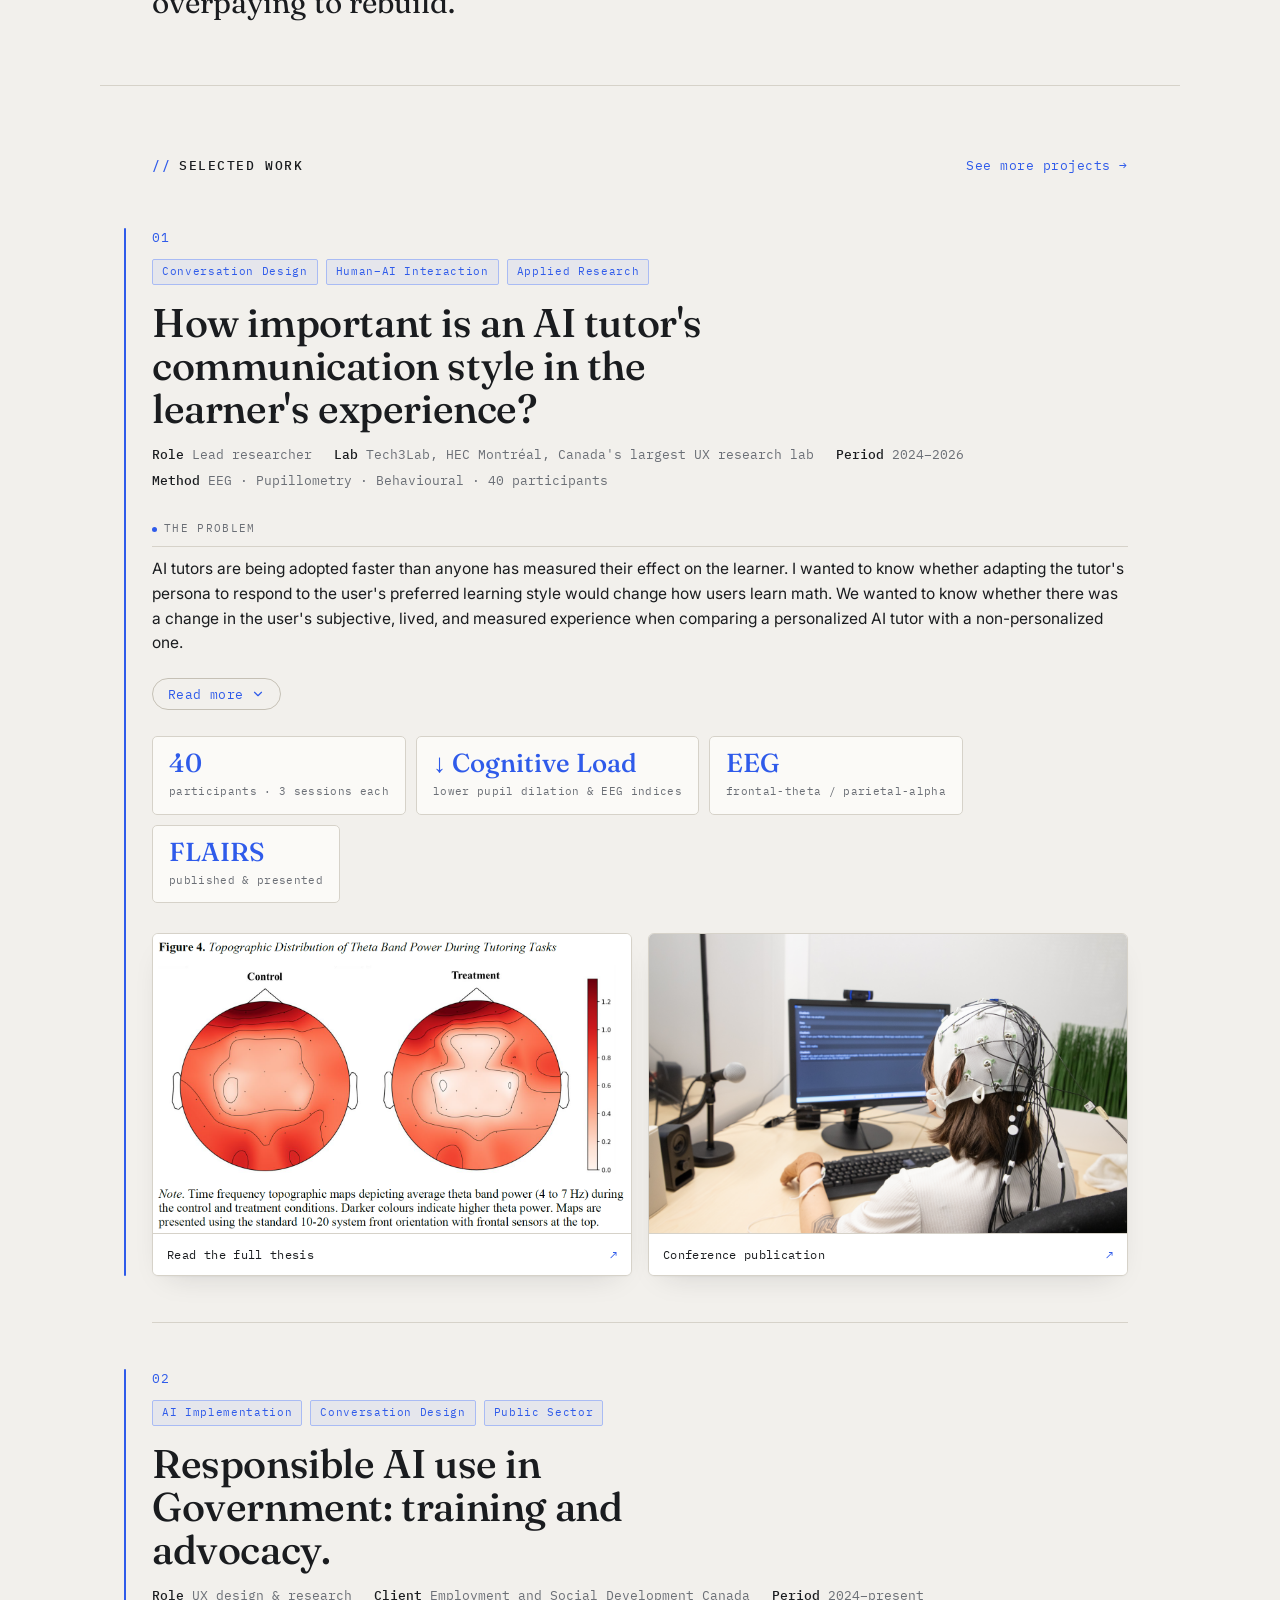
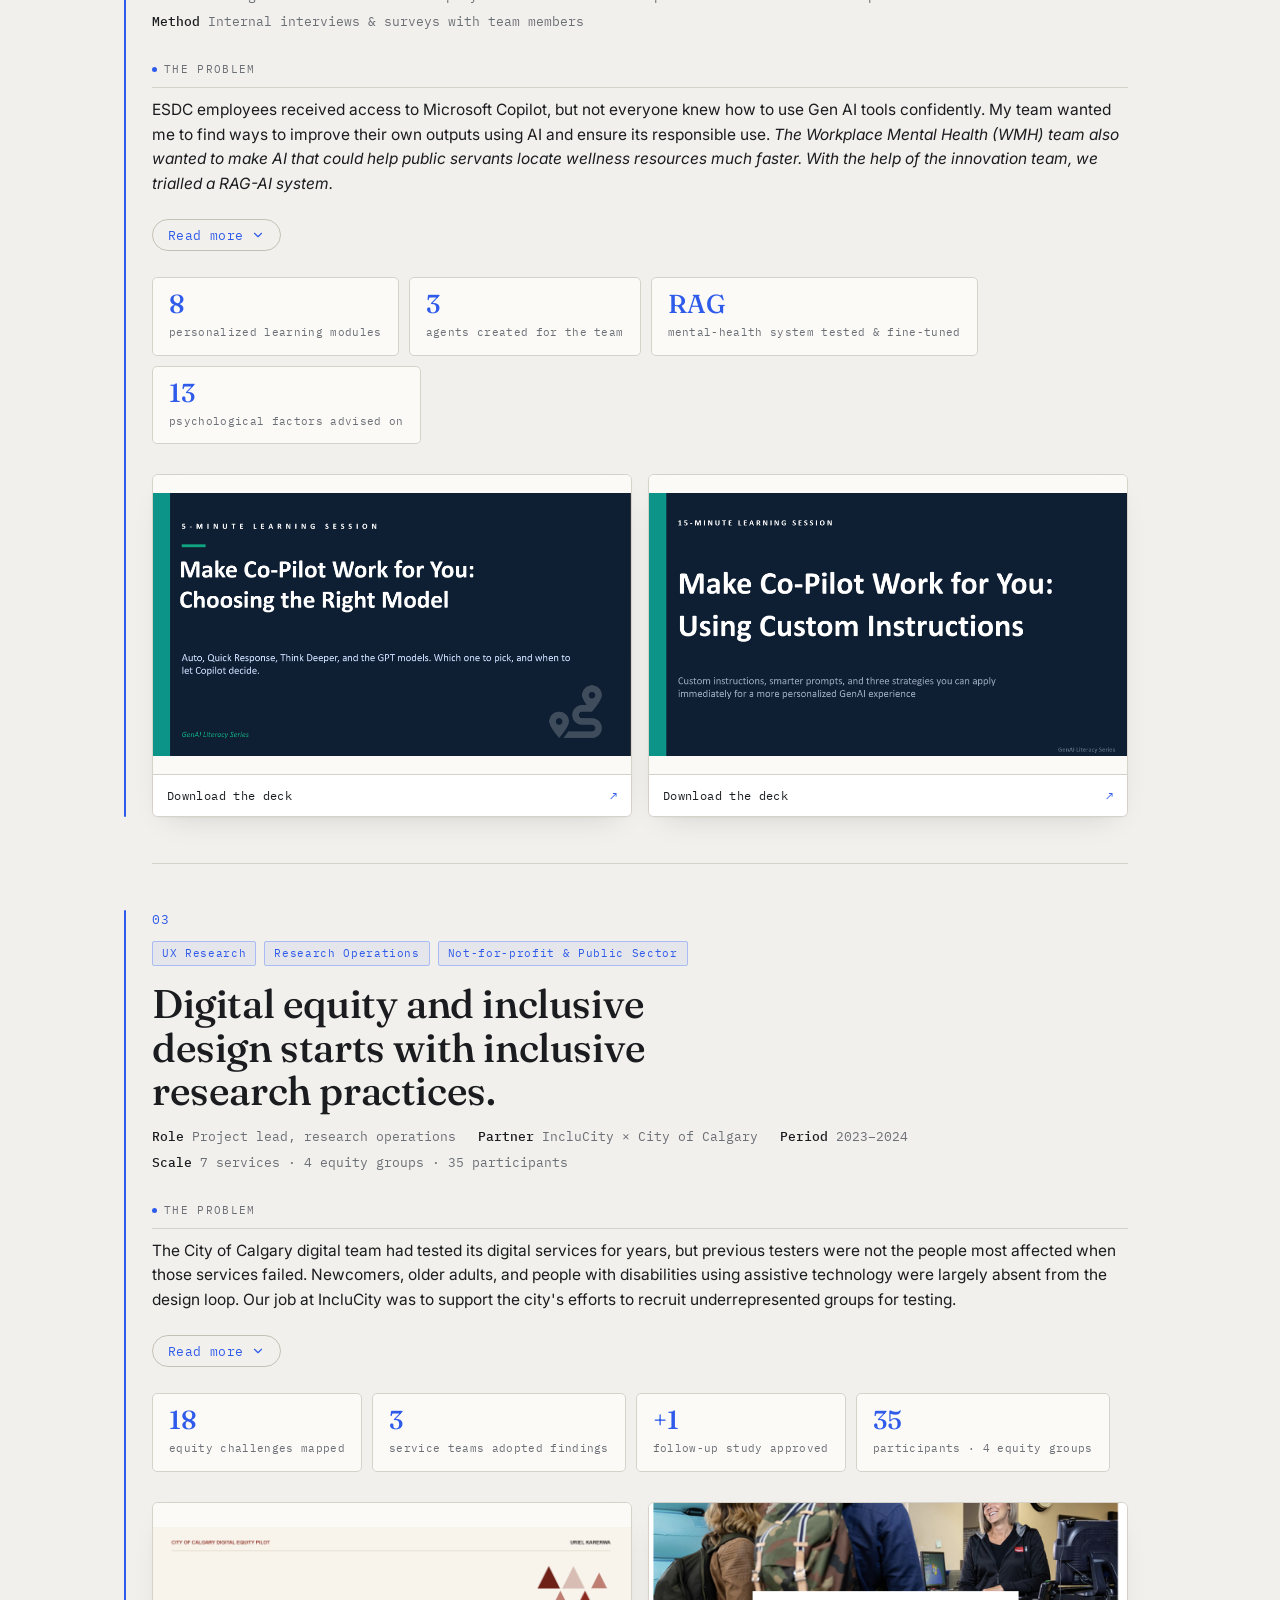
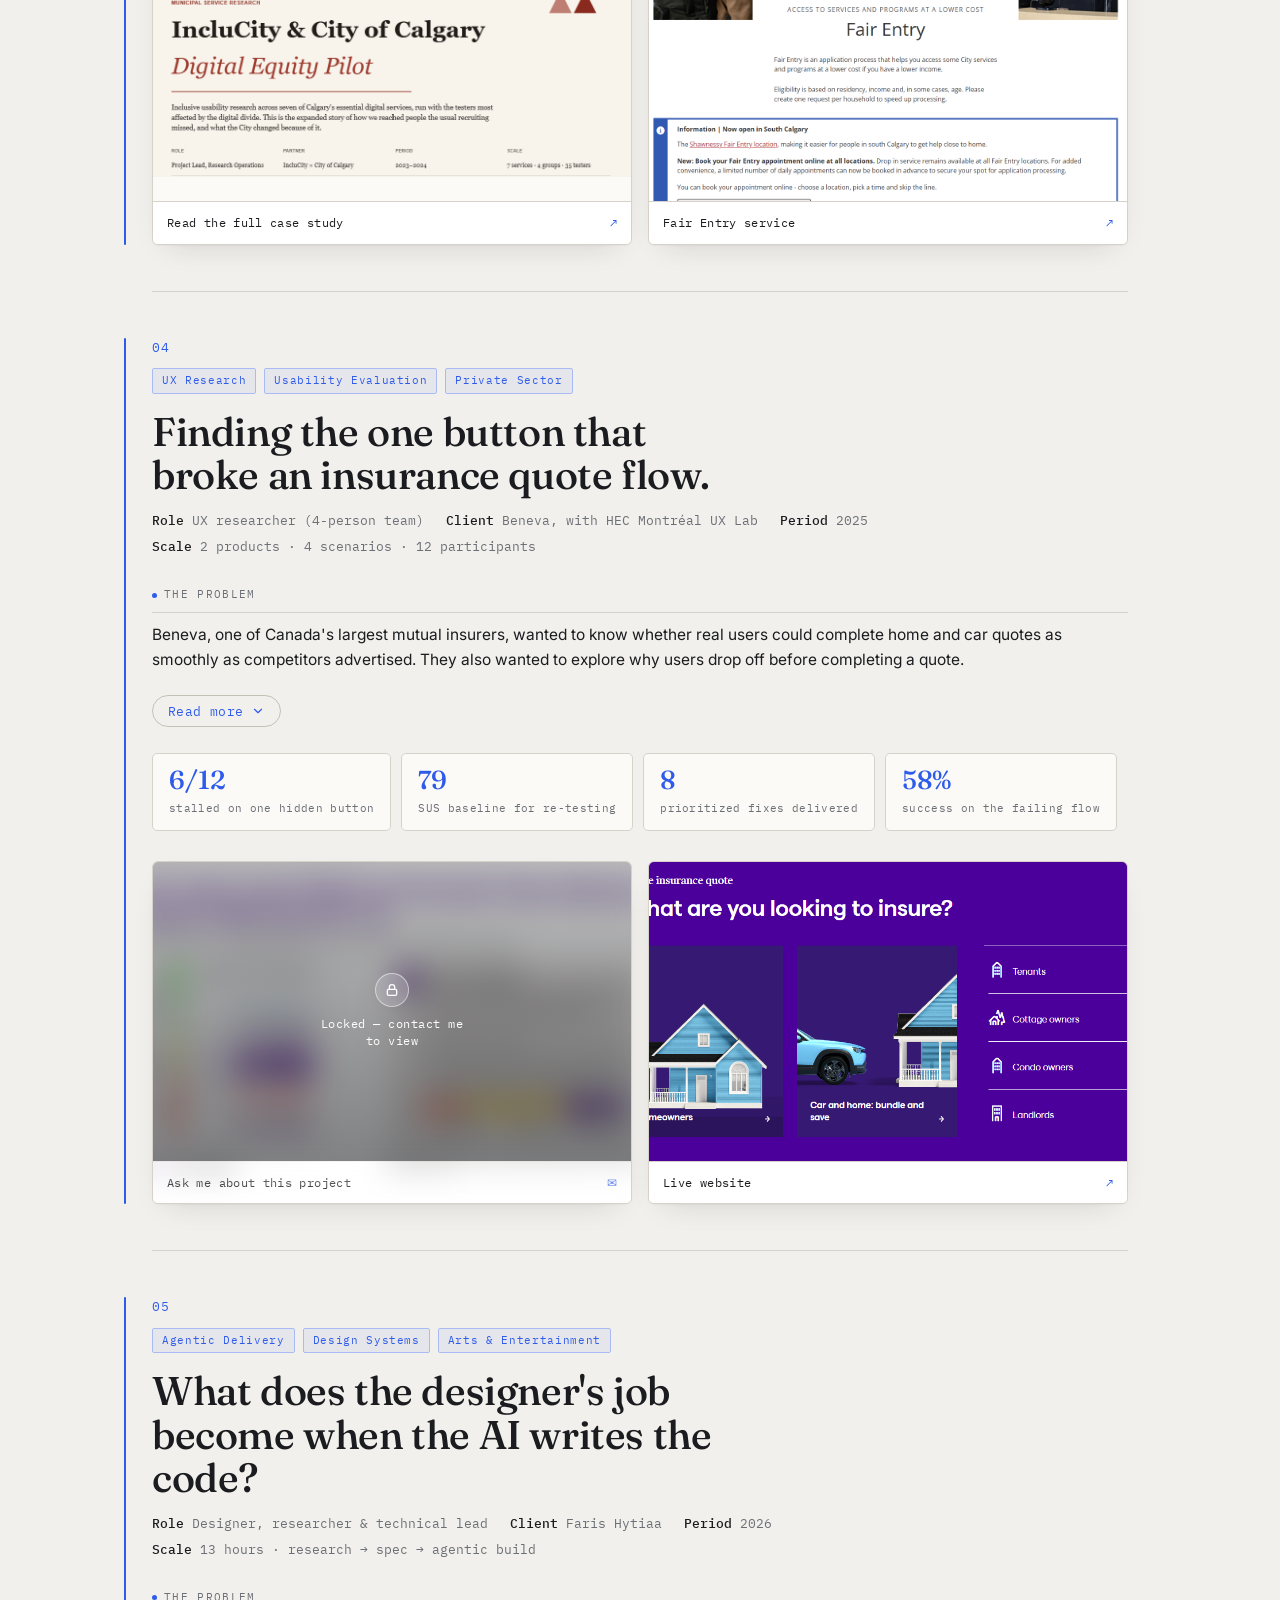
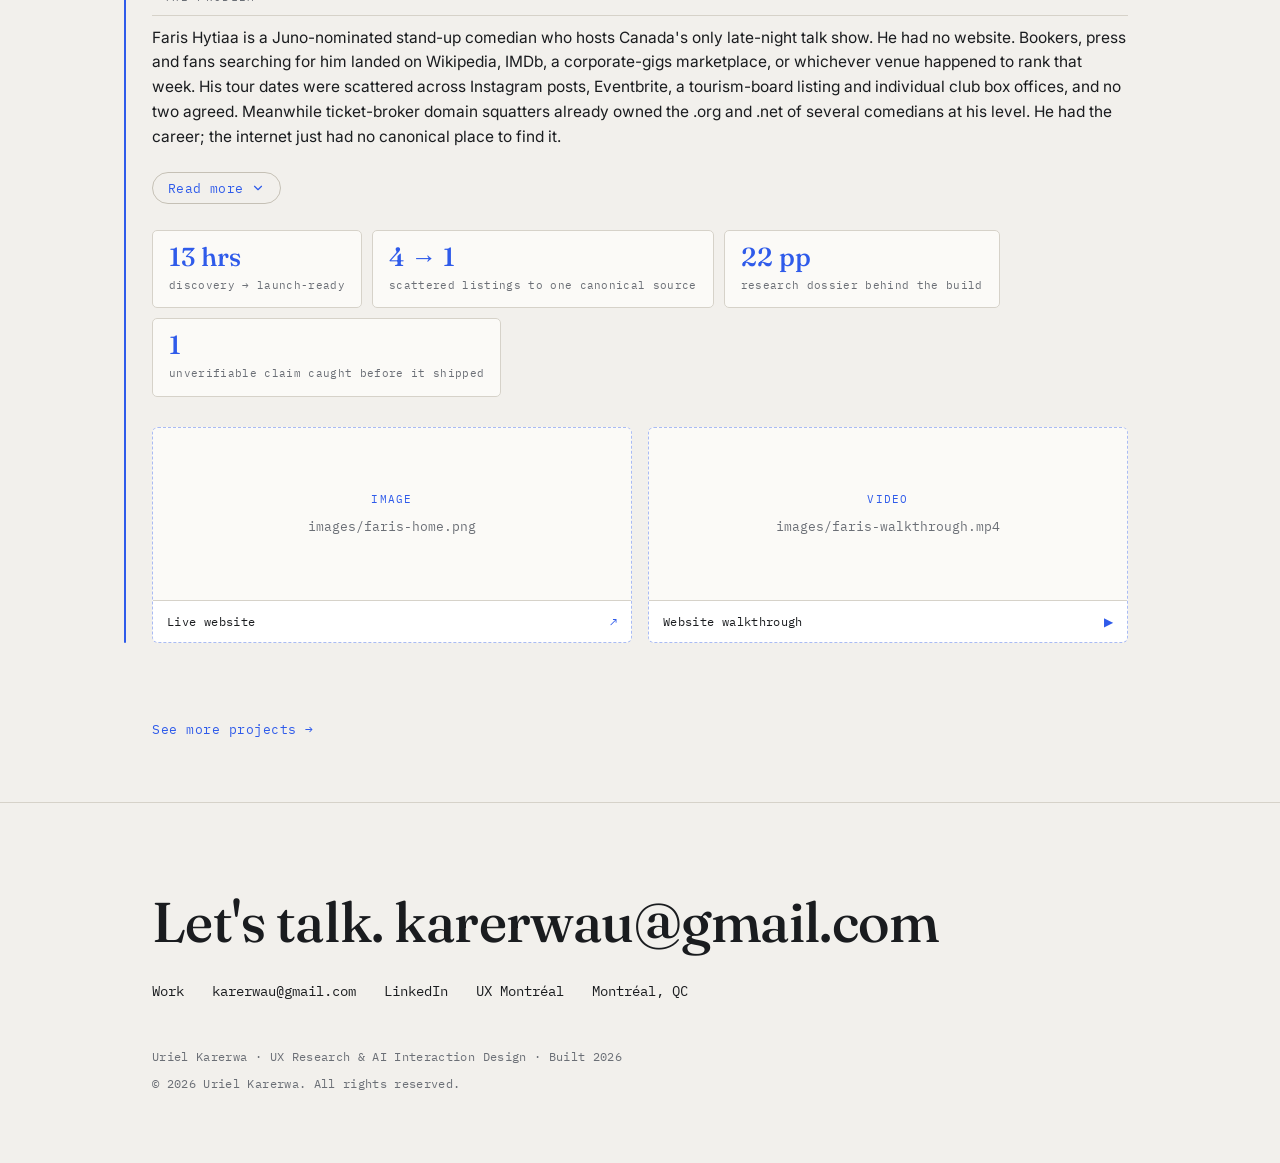
==== commit 14f20257: "Add Faris Hytiaa agentic-build case study (work page + home page) Work page: - New project faris-hyt" ====
--- a/index.html
+++ b/index.html
@@ -320,6 +320,59 @@
     </div>
   </article>
 
+  <!-- ============ CASE 05 — FARIS HYTIAA ============ -->
+  <article class="case reveal">
+    <div class="case-num">05</div>
+    <div class="tags">
+      <span class="tag" data-t="tag_agentic">Agentic Delivery</span>
+      <span class="tag" data-t="tag_designsys">Design Systems</span>
+      <span class="tag" data-t="tag_arts">Arts &amp; Entertainment</span>
+    </div>
+    <h3 data-t="c5_h3">What does the designer's job become when the AI writes the code?</h3>
+    <div class="case-meta">
+      <span data-t="c5_m1"><b>Role</b> Designer, researcher &amp; technical lead</span>
+      <span data-t="c5_m2"><b>Client</b> Faris Hytiaa</span>
+      <span data-t="c5_m3"><b>Period</b> 2026</span>
+      <span data-t="c5_m4"><b>Scale</b> 13 hours · research → spec → agentic build</span>
+    </div>
+
+    <div class="blocks">
+      <div class="block">
+        <div class="lbl" data-t="lbl_problem">The problem</div>
+        <p data-t="c5_p1">Faris Hytiaa is a Juno-nominated stand-up comedian who hosts Canada's only late-night talk show. He had no website. Bookers, press and fans searching for him landed on Wikipedia, IMDb, a corporate-gigs marketplace, or whichever venue happened to rank that week. His tour dates were scattered across Instagram posts, Eventbrite, a tourism-board listing and individual club box offices, and no two agreed. Meanwhile ticket-broker domain squatters already owned the .org and .net of several comedians at his level. He had the career; the internet just had no canonical place to find it.</p>
+      </div>
+      <div class="block">
+        <div class="lbl" data-t="lbl_did">What I did</div>
+        <p data-t="c5_p2">I ran a full discovery-to-launch pass in 13 hours, acting as researcher and designer while Claude Code wrote the implementation. First a research dossier: every credit, festival, award, venue and press mention in the public record, sorted into confidence tiers. That verification pass caught something. His own bio claimed a festival credit the published source did not support, most likely a stream mismatch rather than an error, but not something to publish unchecked. Then a design system built on the observation that Alberta prairie and Sudanese desert share a palette, which let the site carry his heritage through colour and light instead of flags. Then a build spec detailed enough that the agent could implement it without inventing facts, with every unverified claim marked as a placeholder rather than filled in.</p>
+      </div>
+      <div class="block">
+        <div class="lbl" data-t="lbl_changed">What changed</div>
+        <p data-t="c5_p3">The spec, not the code, was the bottleneck, and that is the transferable finding. Writing the brief took longer than generating the site, because an agent will confidently produce a plausible tour date if you let it. The controls that mattered were structural: typed content files instead of hardcoded copy, bracketed placeholders the agent was instructed never to fill, and a review gate at every factual claim. He now has one canonical source for his dates, structured event data so those dates surface directly in search, and a documented handoff for updating it without me.</p>
+      </div>
+    </div>
+
+    <div class="metrics">
+      <div class="metric"><div class="v">13 hrs</div><div class="k" data-t="c5_k1">discovery → launch-ready</div></div>
+      <div class="metric"><div class="v">4 → 1</div><div class="k" data-t="c5_k2">scattered listings to one canonical source</div></div>
+      <div class="metric"><div class="v">22 pp</div><div class="k" data-t="c5_k3">research dossier behind the build</div></div>
+      <div class="metric"><div class="v">1</div><div class="k" data-t="c5_k4">unverifiable claim caught before it shipped</div></div>
+    </div>
+
+    <div class="media grid-2">
+      <figure class="shot-fig">
+        <a class="shot-link" href="https://www.farishytiaa.com" target="_blank" rel="noopener">
+          <span class="shot-ph"><span class="pl">IMAGE</span><span class="pn">images/faris-home.png</span></span>
+          <img class="shot" src="images/faris-home.png" alt="Faris Hytiaa website homepage" loading="lazy" onerror="this.closest('.shot-fig').classList.add('pending')">
+          <span class="shot-cap" data-t="cap_live">Live website <span class="ar">↗</span></span>
+        </a>
+      </figure>
+      <figure class="shot-fig pending" id="faris-video">
+        <span class="shot-ph"><span class="pl">VIDEO</span><span class="pn">images/faris-walkthrough.mp4</span></span>
+        <span class="shot-cap" data-t="cap_walkthrough">Website walkthrough <span class="ar">▶</span></span>
+      </figure>
+    </div>
+  </article>
+
   <div class="seemore-row">
     <a class="ulink see-more" href="work.html" data-t="seemore">See more projects →</a>
   </div>
--- a/assets/css/site.css
+++ b/assets/css/site.css
@@ -171,18 +171,18 @@
   .intro{padding-top:64px;padding-bottom:20px}
   /* the section right after the image band hugs the captions instead of a full gap */
   .photo-band + .intro{padding-top:26px}
-  .intro p.lead{font-size:clamp(22px,2.6vw,30px);line-height:1.42;max-width:24ch;font-family:"Fraunces",serif;font-weight:400}
+  .intro p.lead{font-size:clamp(22px,2.6vw,30px);line-height:1.42;font-family:"Fraunces",serif;font-weight:400}
   /* breathing room between the methods paragraph and the pull quote */
   .intro .detail + p.lead{margin-top:34px}
   .intro p.lead .hl{color:var(--signal);font-style:italic}
-  .intro .detail{font-family:"Inter",sans-serif;font-size:17px;max-width:62ch;margin-top:24px;color:var(--ink);line-height:1.65}
-  .intro .detail.em{font-weight:600;font-size:19px;color:var(--ink);max-width:60ch}
+  .intro .detail{font-family:"Inter",sans-serif;font-size:17px;margin-top:24px;color:var(--ink);line-height:1.65}
+  .intro .detail.em{font-weight:600;font-size:19px;color:var(--ink)}
 
   /* ---------- photo band ---------- */
   .photo-band{margin:44px auto 4px;display:grid;gap:16px;grid-template-columns:1fr}
-  /* narrower, left-aligned pair so the images sit with the text column instead of
-     spanning the full width; each image is centre-cropped square */
-  @media(min-width:720px){.photo-band{grid-template-columns:repeat(2,minmax(0,330px));justify-content:start}}
+  /* two equal columns filling the content width, so the pair aligns with the
+     full-width top-section text; each image is centre-cropped square */
+  @media(min-width:720px){.photo-band{grid-template-columns:1fr 1fr}}
   .pb-fig{margin:0;display:flex;flex-direction:column}
   /* the framed image: keeps the existing border, radius and hover treatment */
   .pb-frame{
@@ -191,7 +191,7 @@
     transition:transform .35s var(--ease), box-shadow .35s var(--ease), border-color .35s var(--ease)
   }
   .pb-fig:hover .pb-frame{transform:translateY(-3px);box-shadow:var(--shadow-lift);border-color:var(--signal-dim)}
-  .pb-frame img{width:100%;aspect-ratio:1 / 1;display:block;object-fit:cover;object-position:center;transition:transform .7s var(--ease)}
+  .pb-frame img{width:100%;aspect-ratio:3 / 2;display:block;object-fit:cover;object-position:center;transition:transform .7s var(--ease)}
   .pb-fig:hover .pb-frame img{transform:scale(1.04)}
   /* caption now sits below the image as block mono text, no overlay or scrim */
   .pb-cap{
@@ -205,7 +205,7 @@
   .pb-ph{display:none}
   .pb-fig.pending .pb-ph{
     display:flex;flex-direction:column;align-items:center;justify-content:center;gap:7px;
-    aspect-ratio:1 / 1;text-align:center;padding:22px;background:var(--surface)
+    aspect-ratio:3 / 2;text-align:center;padding:22px;background:var(--surface)
   }
   .pb-ph .pl{font-family:"IBM Plex Mono",monospace;font-size:11px;letter-spacing:.12em;color:var(--signal)}
   .pb-ph .pn{font-family:"IBM Plex Mono",monospace;font-size:12.5px;color:var(--muted);word-break:break-all}
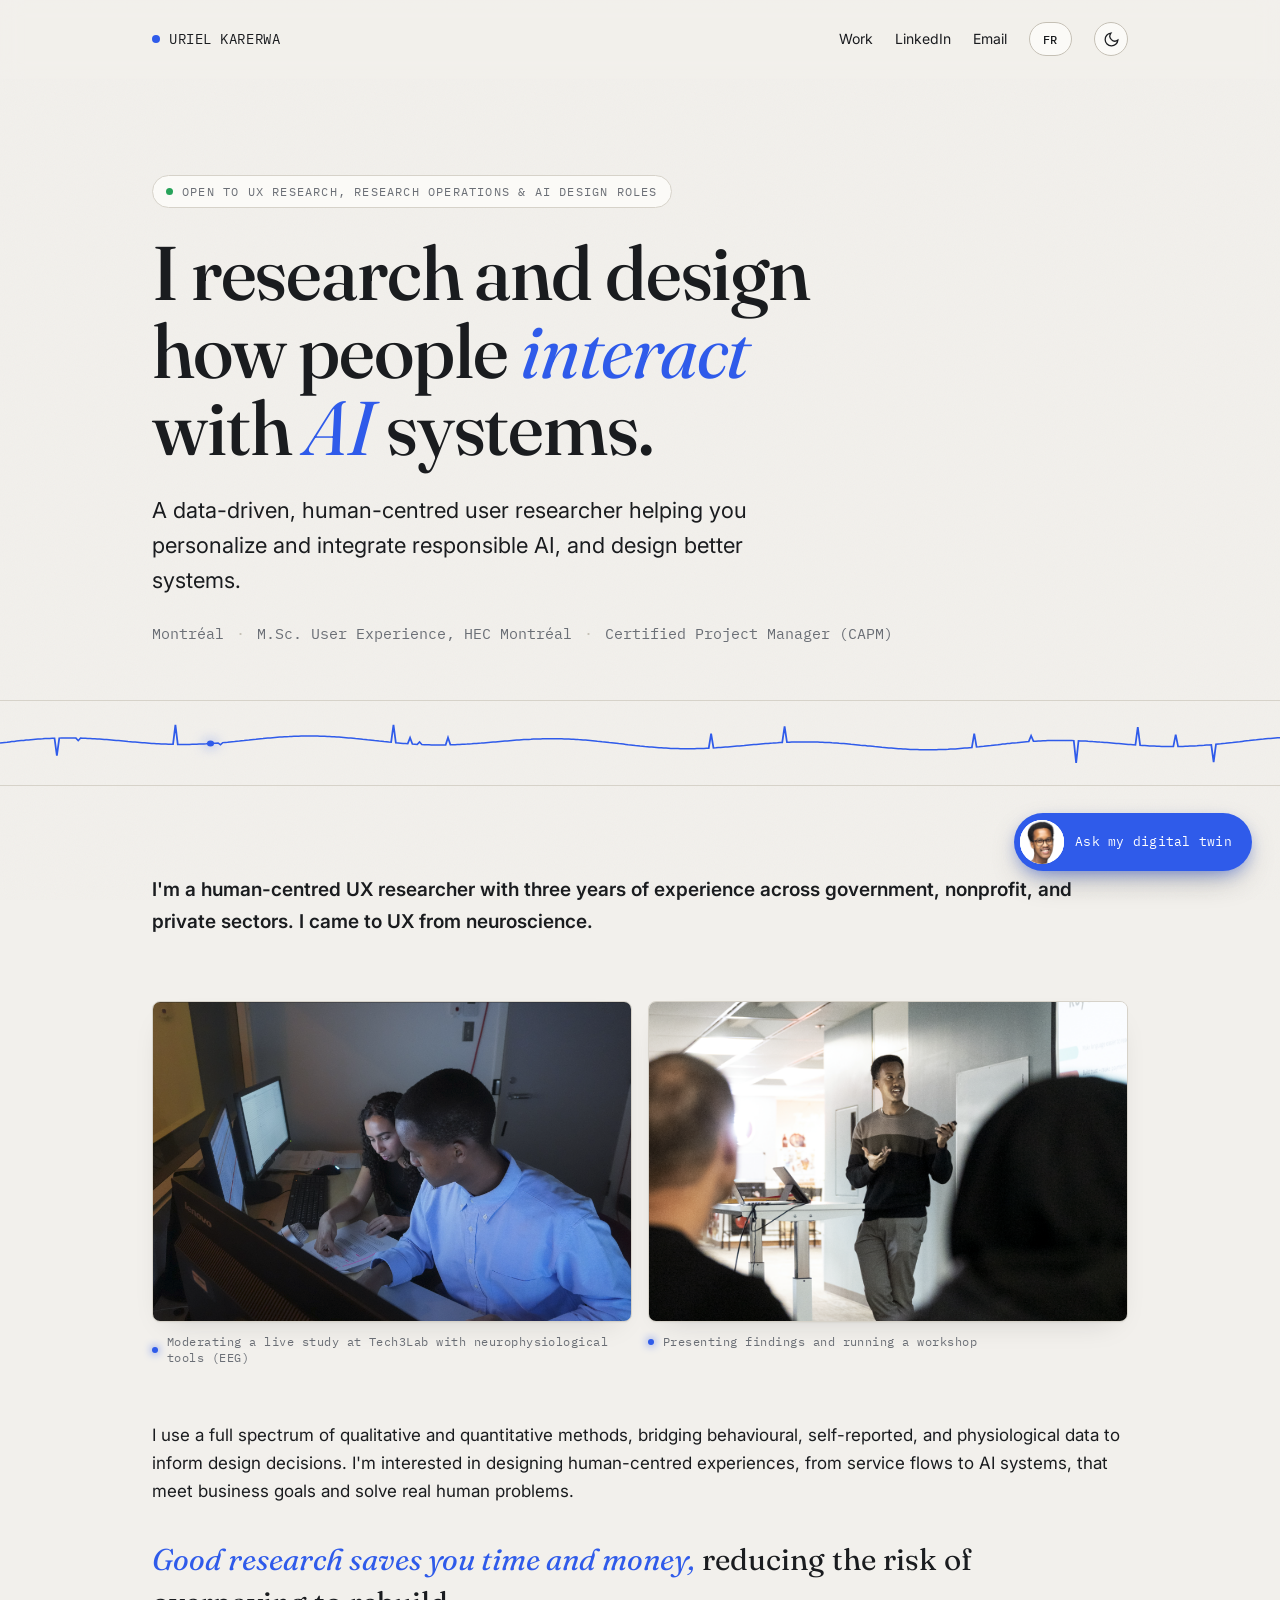
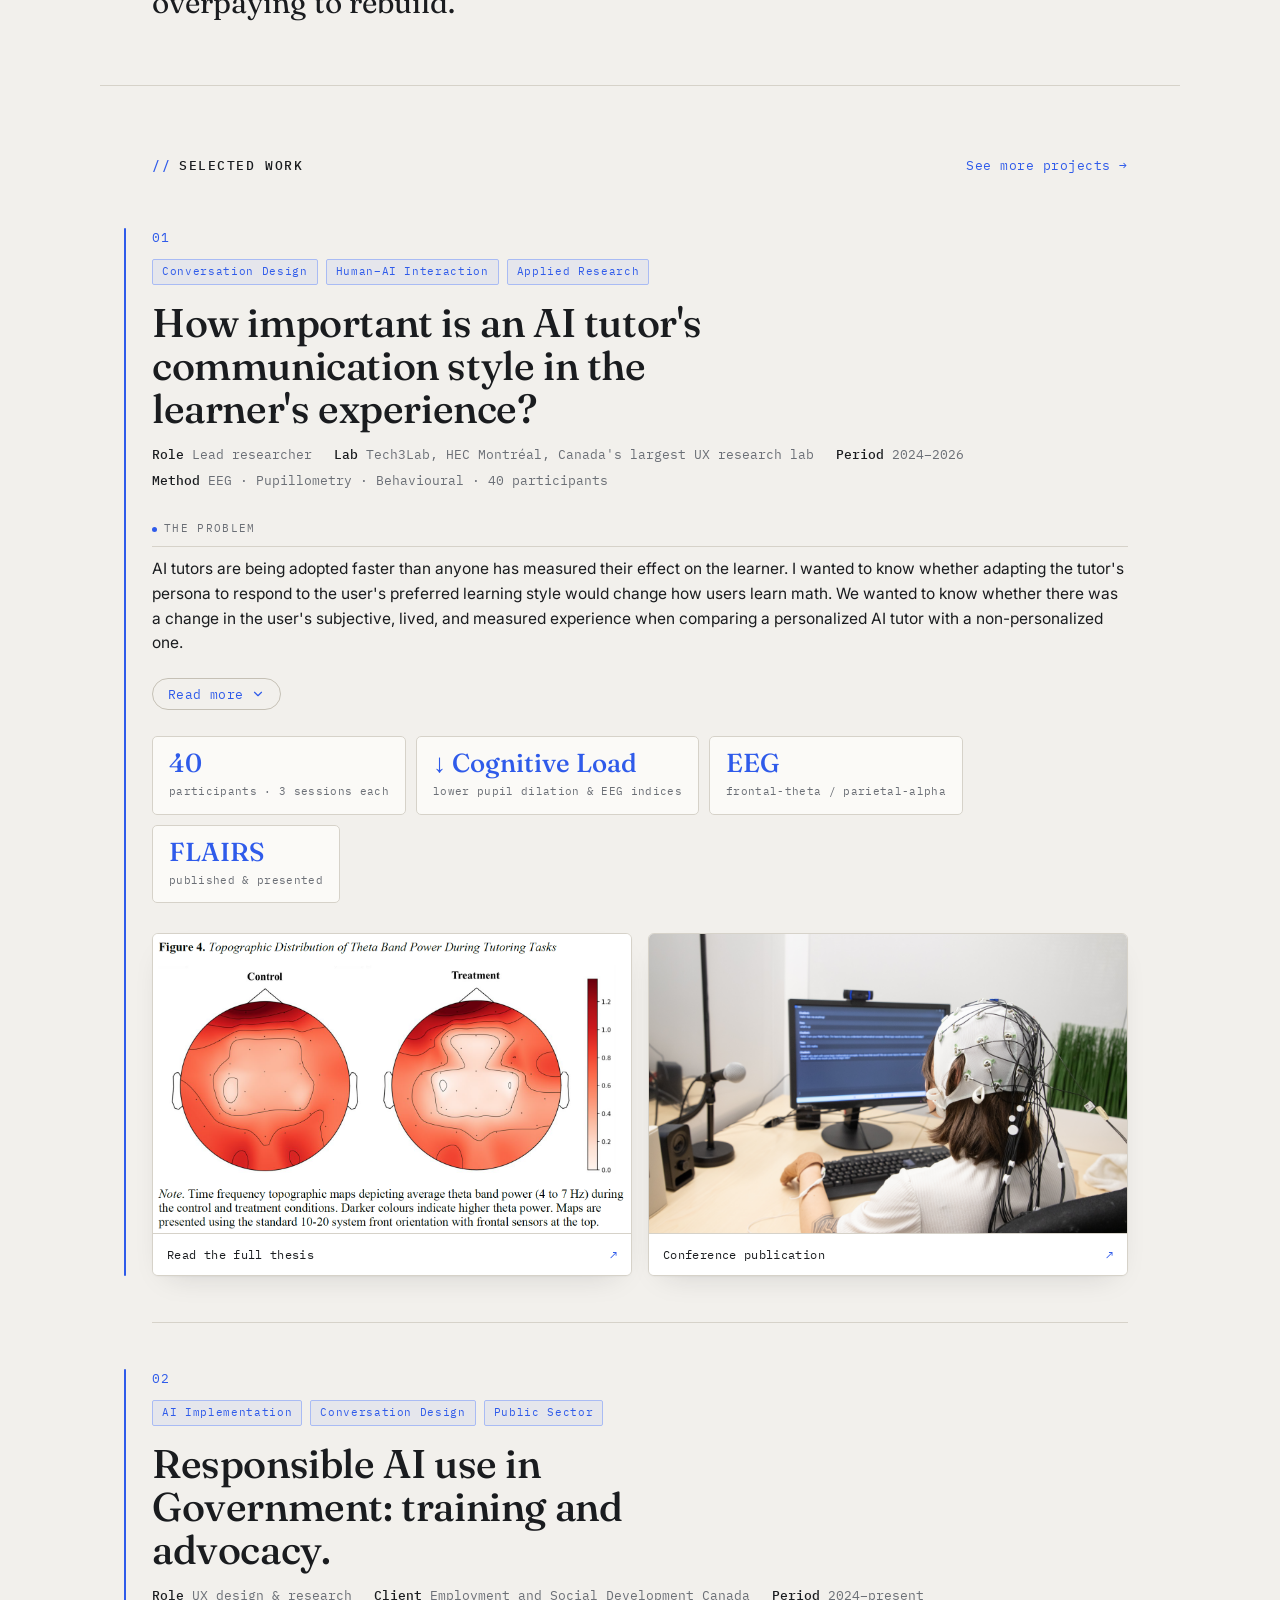
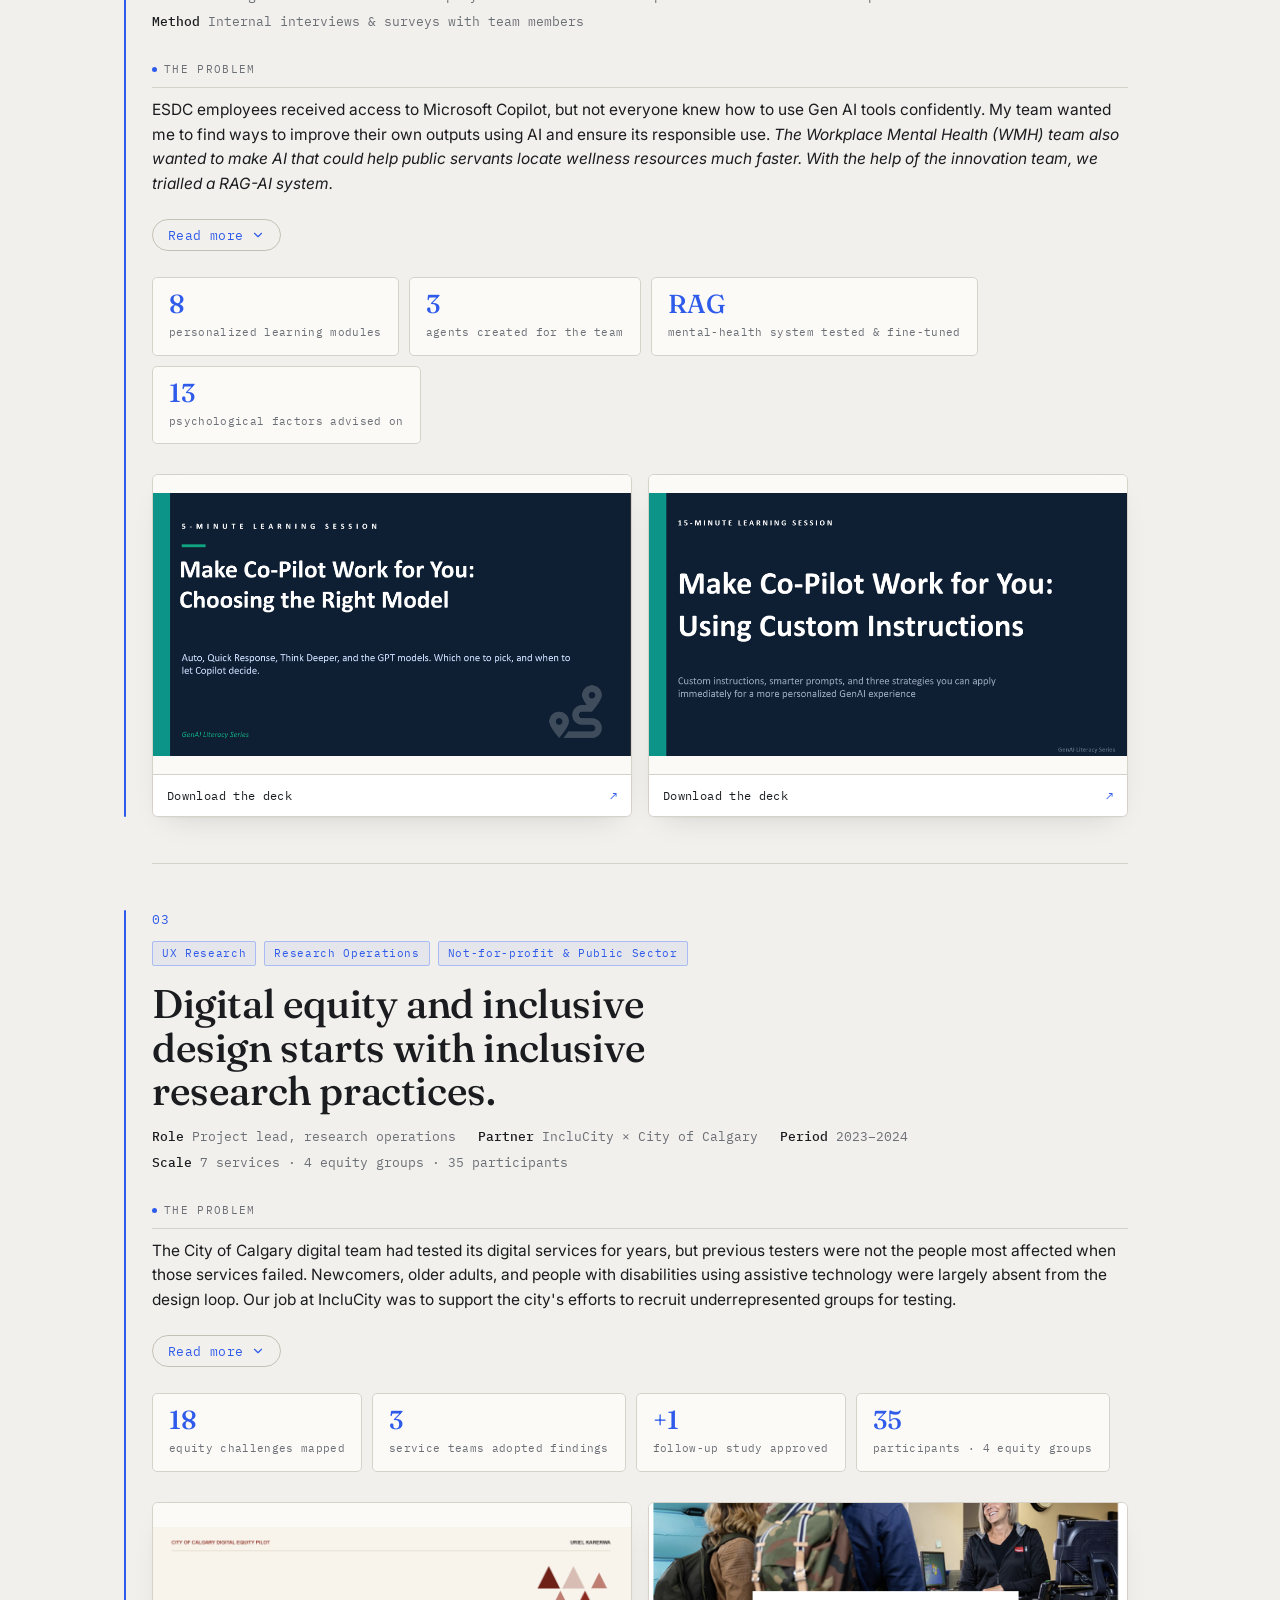
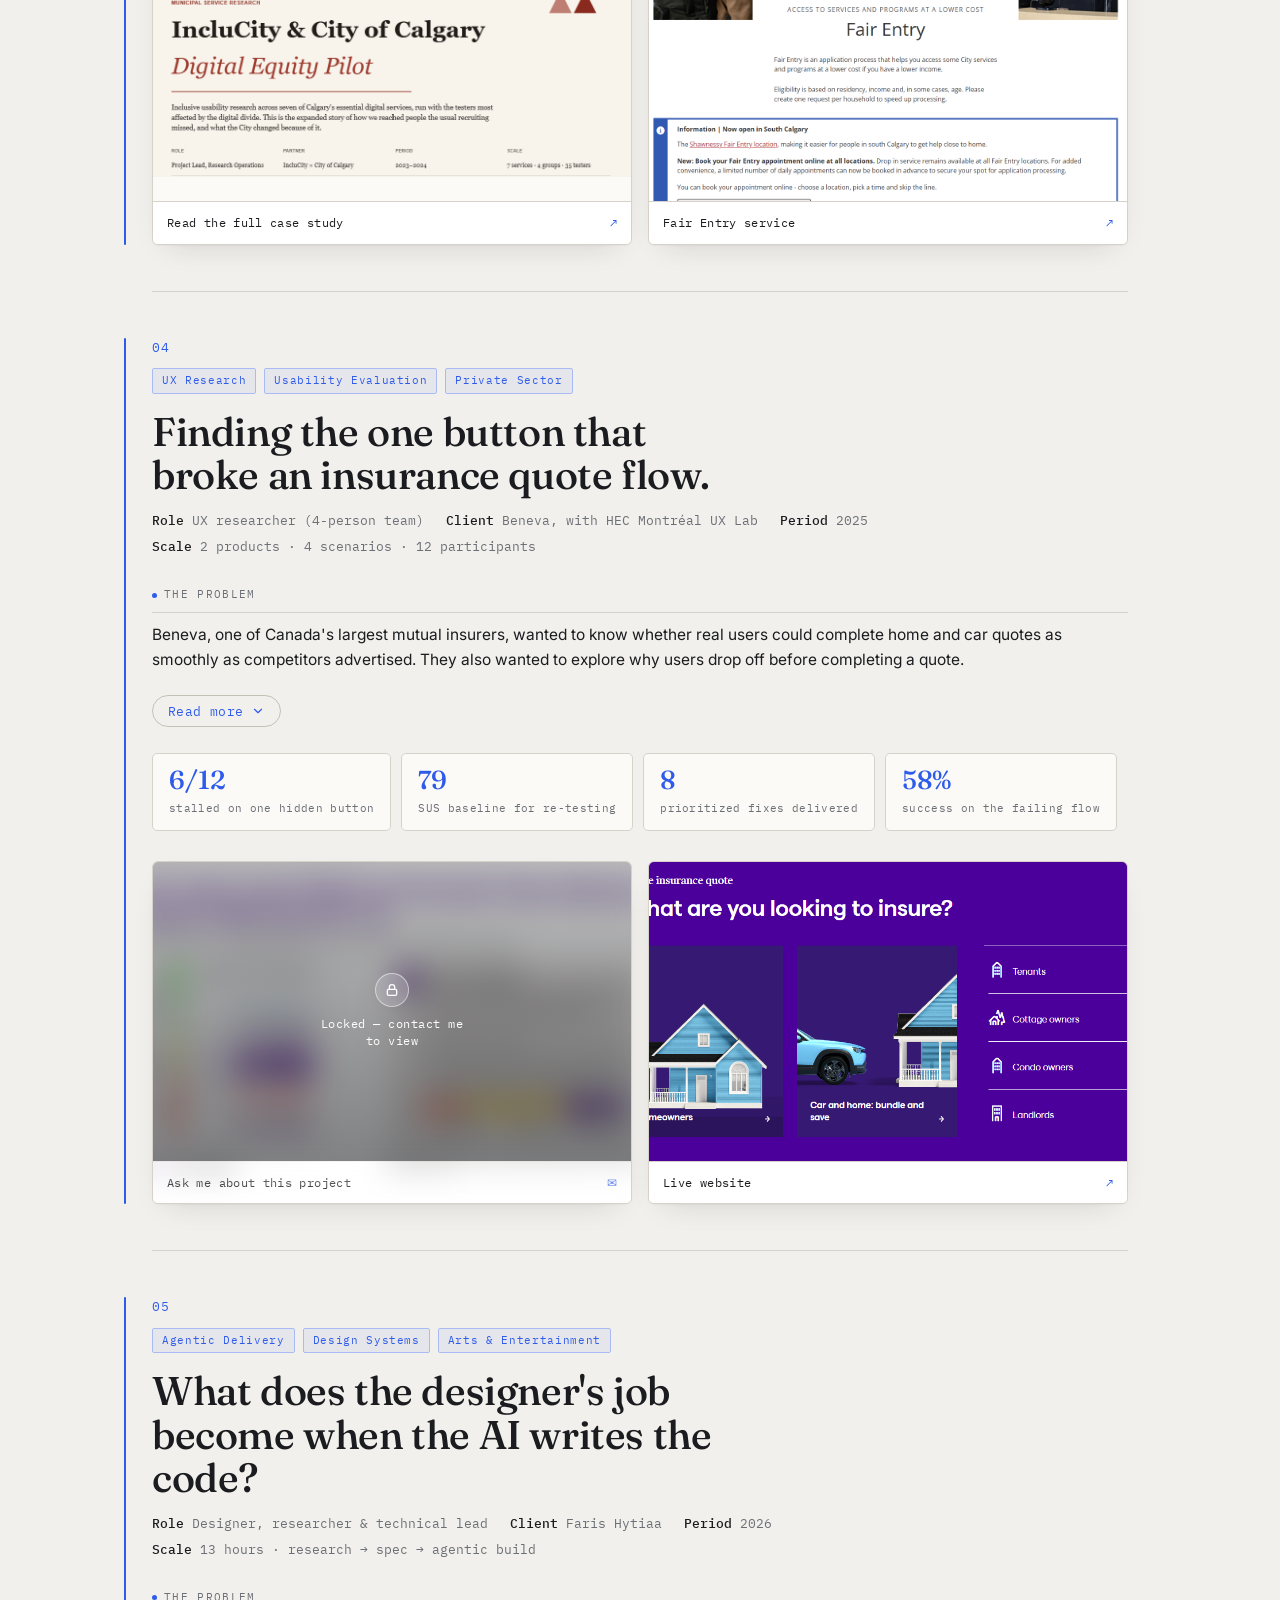
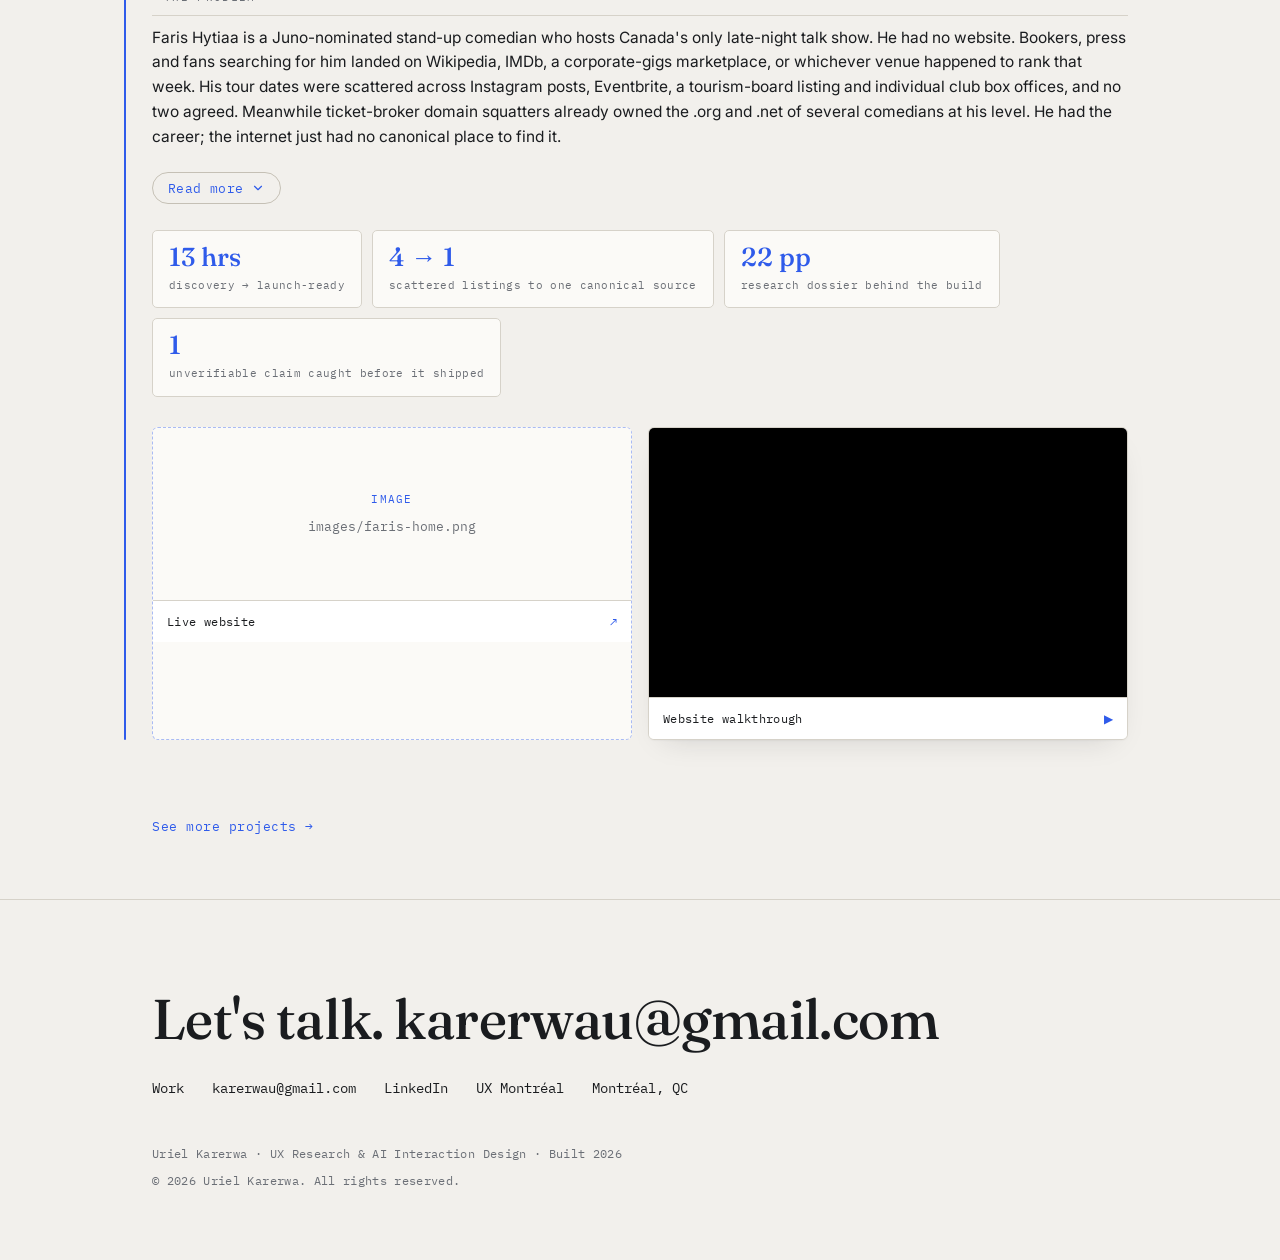
==== commit 73f4d149: "Embed walkthrough videos (ESDC Wellness Gym, Faris Hytiaa) - Add a `video` field to projects and ren" ====
--- a/index.html
+++ b/index.html
@@ -366,8 +366,10 @@
           <span class="shot-cap" data-t="cap_live">Live website <span class="ar">↗</span></span>
         </a>
       </figure>
-      <figure class="shot-fig pending" id="faris-video">
-        <span class="shot-ph"><span class="pl">VIDEO</span><span class="pn">images/faris-walkthrough.mp4</span></span>
+      <figure class="shot-fig video-fig" id="faris-video">
+        <div class="video-embed">
+          <iframe src="https://www.youtube.com/embed/3PMkwqQAsu8" title="Faris Hytiaa website walkthrough" loading="lazy" allow="accelerometer; clipboard-write; encrypted-media; gyroscope; picture-in-picture; web-share" referrerpolicy="strict-origin-when-cross-origin" allowfullscreen></iframe>
+        </div>
         <span class="shot-cap" data-t="cap_walkthrough">Website walkthrough <span class="ar">▶</span></span>
       </figure>
     </div>
--- a/assets/css/site.css
+++ b/assets/css/site.css
@@ -314,6 +314,12 @@
   .shot-cap .ar{color:var(--signal);transition:transform .3s var(--ease)}
   .shot-link:hover .shot-cap{color:var(--signal)}
   .shot-link:hover .shot-cap .ar{transform:translate(3px,-3px)}
+  /* embedded video: responsive 16:9, no hover-lift so the player stays still */
+  .video-embed{aspect-ratio:16/9;width:100%;background:#000;display:block}
+  .video-embed iframe{width:100%;height:100%;border:0;display:block}
+  .shot-fig.video-fig:hover{transform:none;box-shadow:var(--shadow);border-color:var(--line)}
+  .pf-video{margin-top:16px;width:100%;aspect-ratio:16/9;border:1px solid var(--line);border-radius:8px;overflow:hidden;background:#000}
+  .pf-video iframe{width:100%;height:100%;border:0;display:block}
 
   /* placeholder shown until the real file lands in images/ */
   .shot-ph{display:none;min-height:172px;flex-direction:column;align-items:center;justify-content:center;gap:7px;text-align:center;padding:22px;background:var(--surface)}
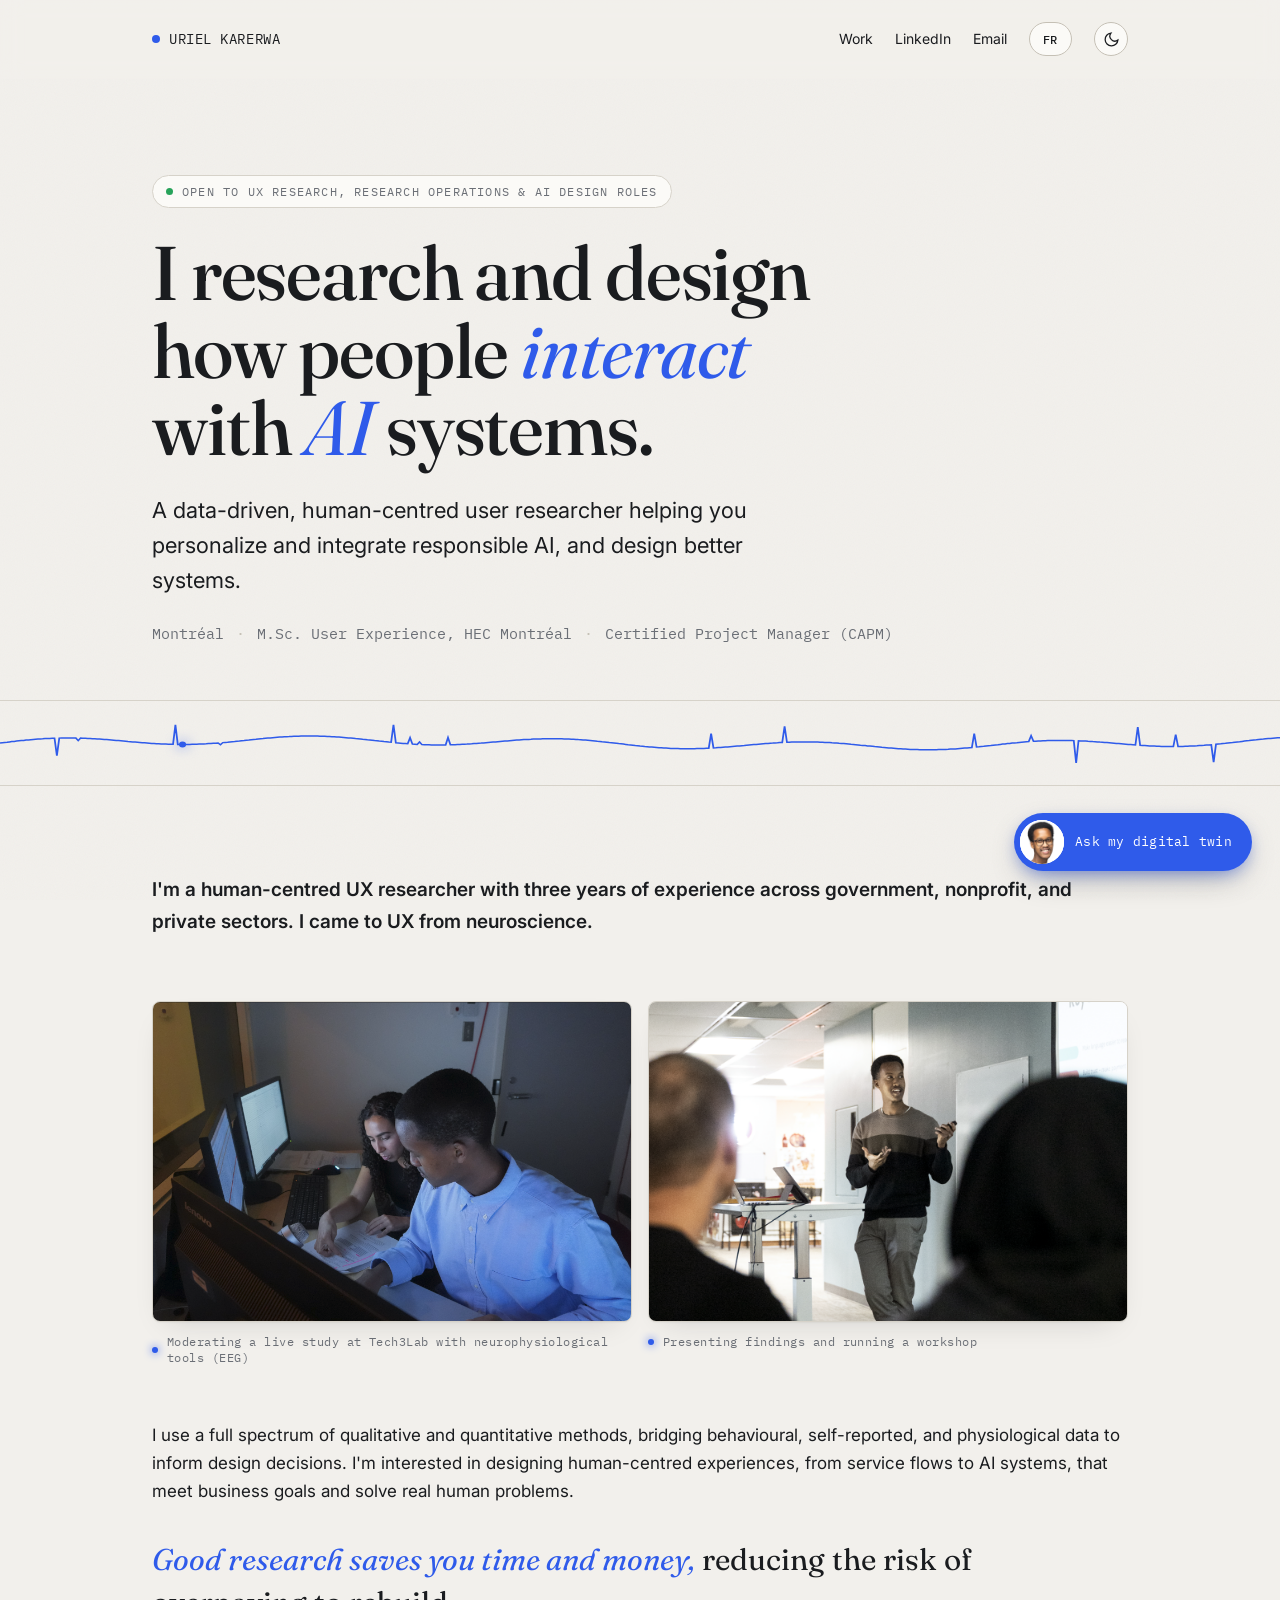
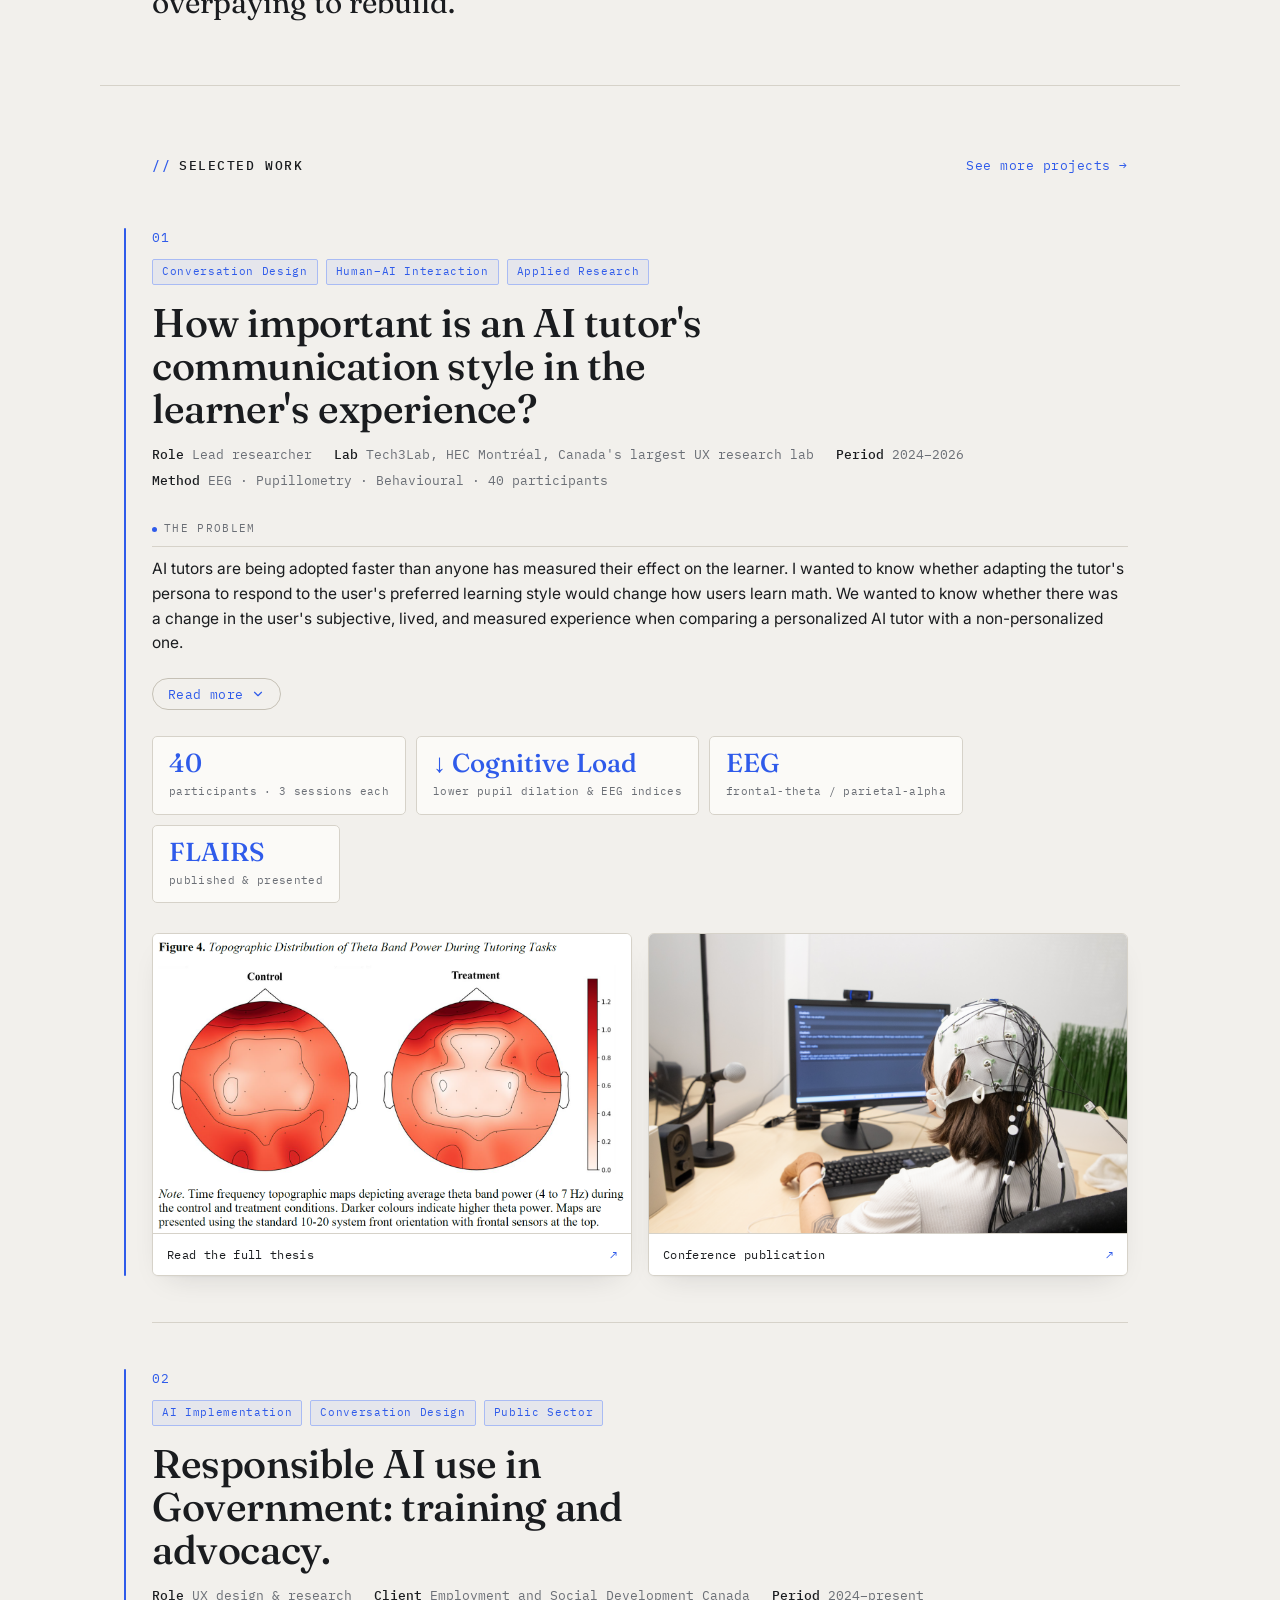
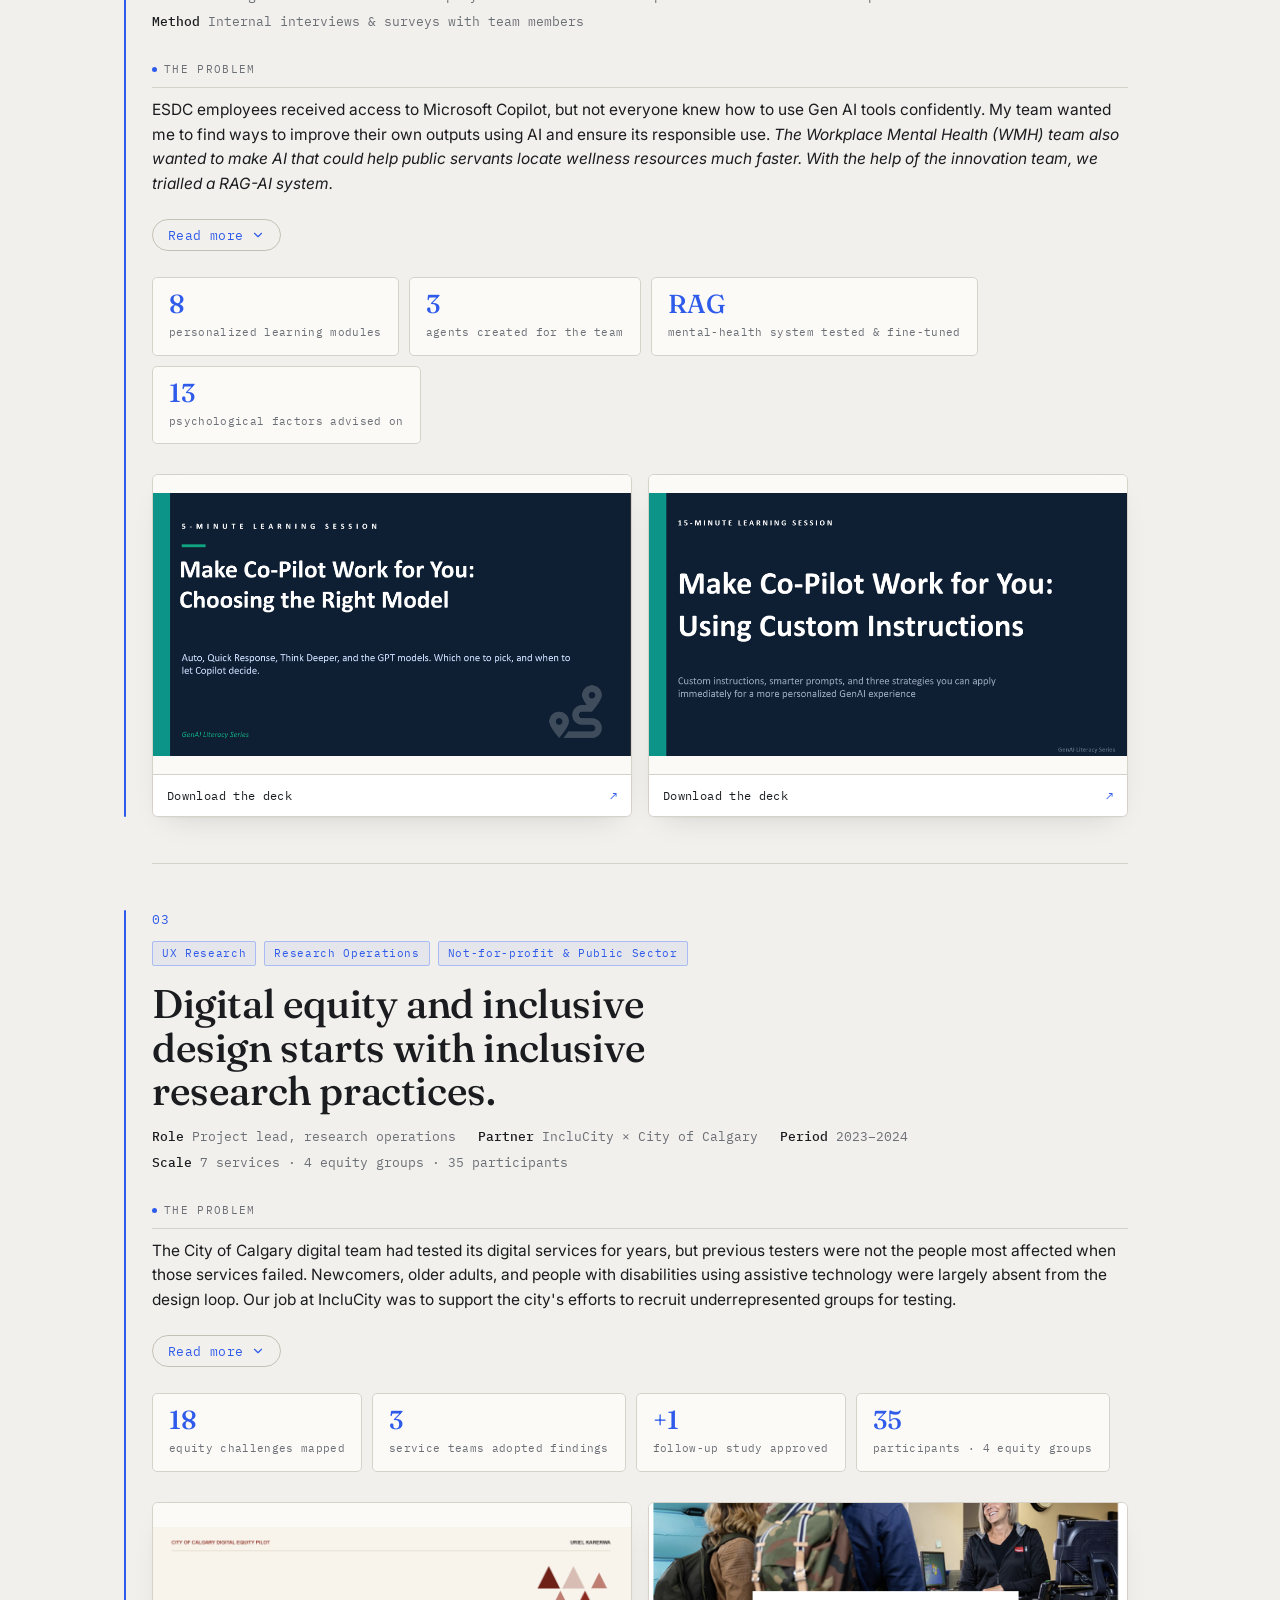
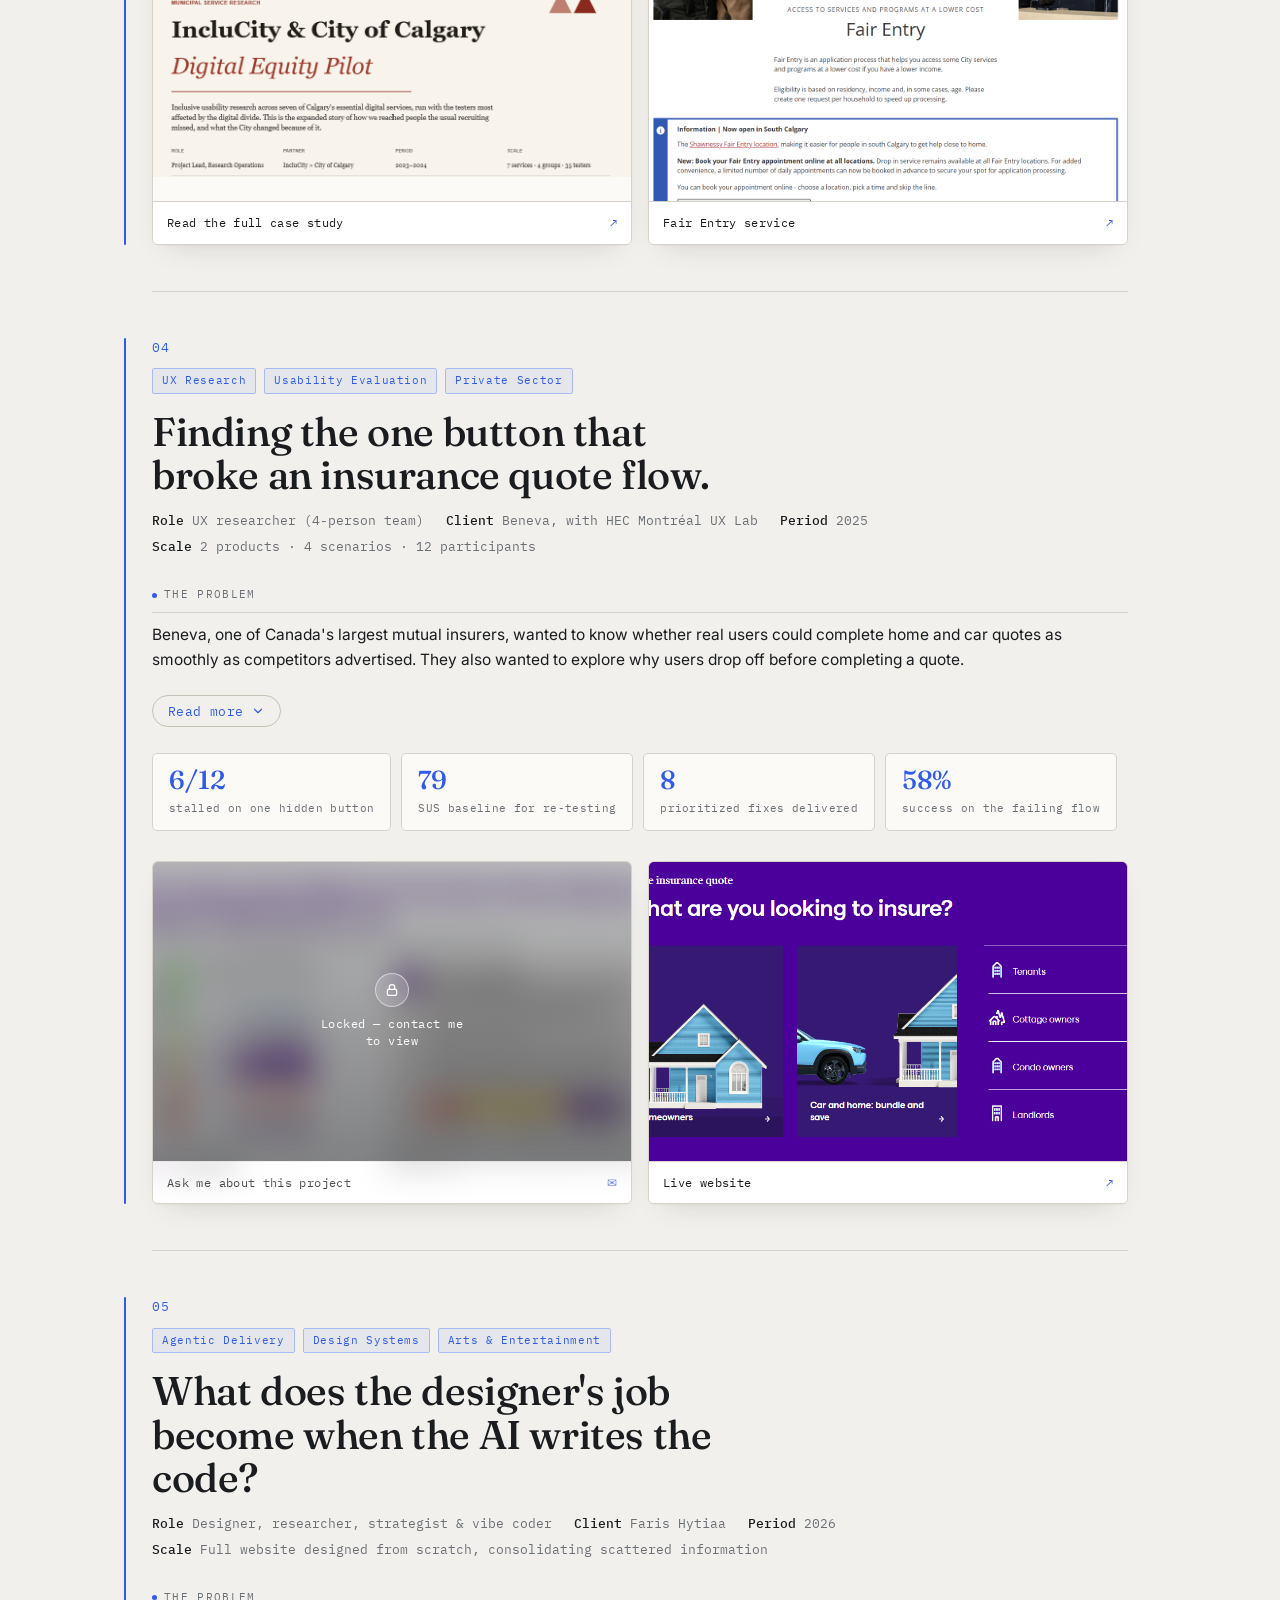
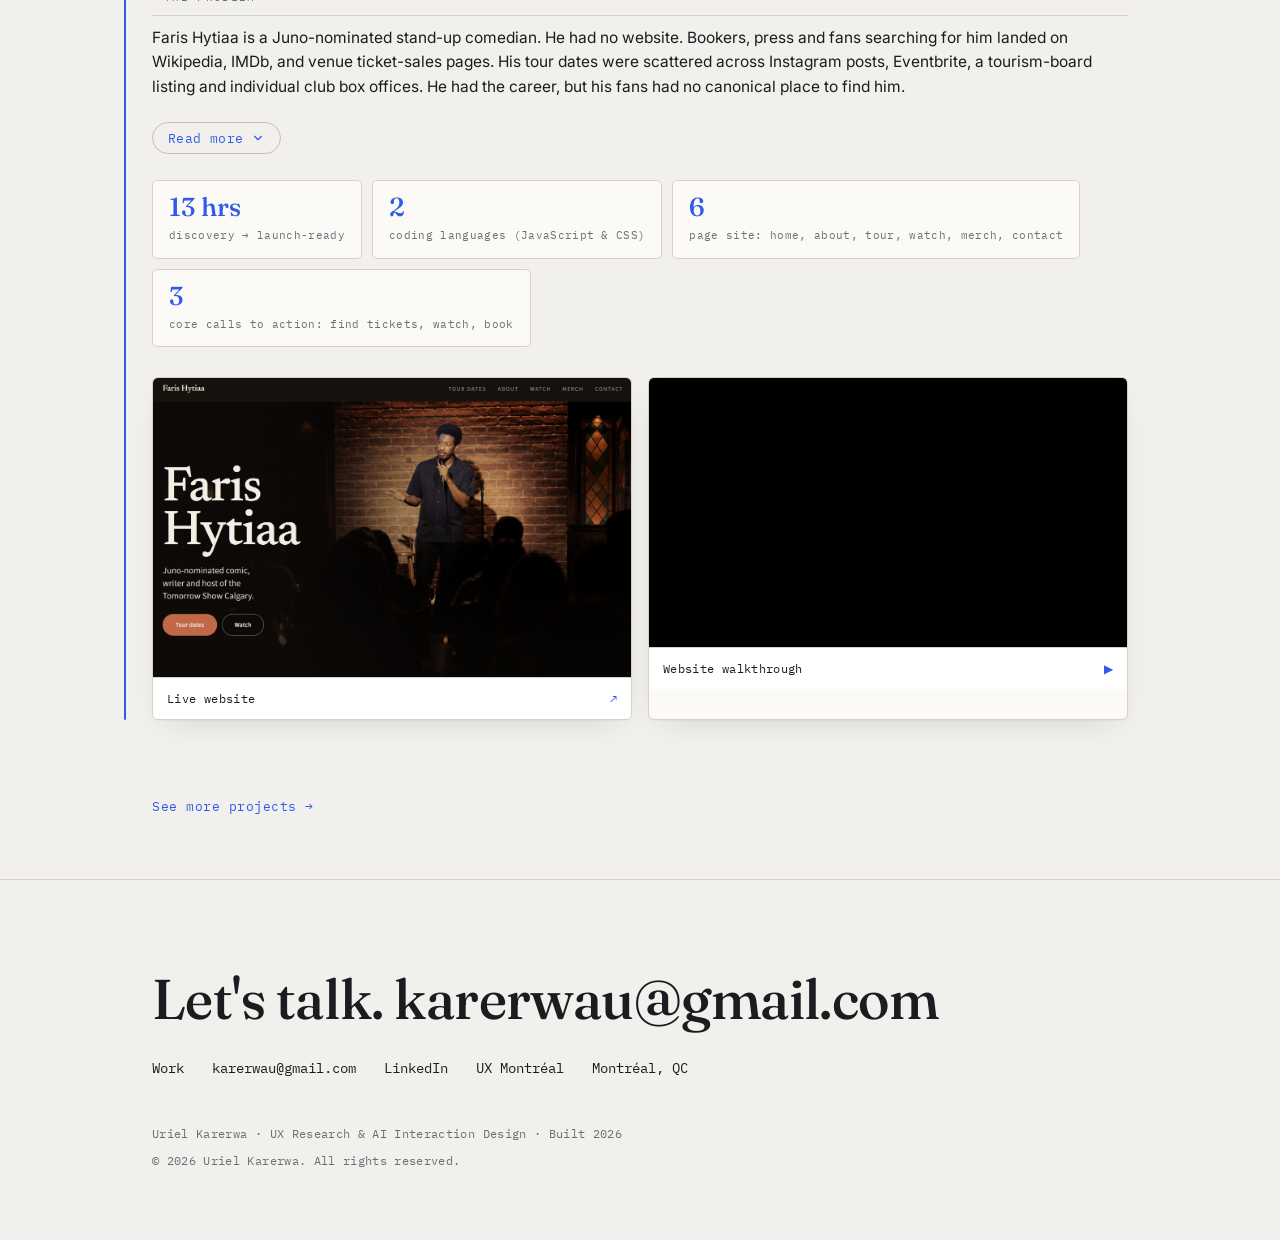
==== commit df6d6fe5: "Faris case study: apply author corrections (home + work), EN + FR Home page: new role/scale meta, re" ====
--- a/index.html
+++ b/index.html
@@ -330,32 +330,32 @@
     </div>
     <h3 data-t="c5_h3">What does the designer's job become when the AI writes the code?</h3>
     <div class="case-meta">
-      <span data-t="c5_m1"><b>Role</b> Designer, researcher &amp; technical lead</span>
+      <span data-t="c5_m1"><b>Role</b> Designer, researcher, strategist &amp; vibe coder</span>
       <span data-t="c5_m2"><b>Client</b> Faris Hytiaa</span>
       <span data-t="c5_m3"><b>Period</b> 2026</span>
-      <span data-t="c5_m4"><b>Scale</b> 13 hours · research → spec → agentic build</span>
+      <span data-t="c5_m4"><b>Scale</b> Full website designed from scratch, consolidating scattered information</span>
     </div>
 
     <div class="blocks">
       <div class="block">
         <div class="lbl" data-t="lbl_problem">The problem</div>
-        <p data-t="c5_p1">Faris Hytiaa is a Juno-nominated stand-up comedian who hosts Canada's only late-night talk show. He had no website. Bookers, press and fans searching for him landed on Wikipedia, IMDb, a corporate-gigs marketplace, or whichever venue happened to rank that week. His tour dates were scattered across Instagram posts, Eventbrite, a tourism-board listing and individual club box offices, and no two agreed. Meanwhile ticket-broker domain squatters already owned the .org and .net of several comedians at his level. He had the career; the internet just had no canonical place to find it.</p>
+        <p data-t="c5_p1">Faris Hytiaa is a Juno-nominated stand-up comedian. He had no website. Bookers, press and fans searching for him landed on Wikipedia, IMDb, and venue ticket-sales pages. His tour dates were scattered across Instagram posts, Eventbrite, a tourism-board listing and individual club box offices. He had the career, but his fans had no canonical place to find him.</p>
       </div>
       <div class="block">
         <div class="lbl" data-t="lbl_did">What I did</div>
-        <p data-t="c5_p2">I ran a full discovery-to-launch pass in 13 hours, acting as researcher and designer while Claude Code wrote the implementation. First a research dossier: every credit, festival, award, venue and press mention in the public record, sorted into confidence tiers. That verification pass caught something. His own bio claimed a festival credit the published source did not support, most likely a stream mismatch rather than an error, but not something to publish unchecked. Then a design system built on the observation that Alberta prairie and Sudanese desert share a palette, which let the site carry his heritage through colour and light instead of flags. Then a build spec detailed enough that the agent could implement it without inventing facts, with every unverified claim marked as a placeholder rather than filled in.</p>
+        <p data-t="c5_p2">I ran a full discovery-to-launch sprint in 13 hours, acting as researcher and designer while Claude Code wrote the implementation. First I had Claude help me pull together a comprehensive research dossier: every credit, festival, award, venue and press mention in the public record, sorted into confidence tiers. I had a second agent verify the information, then verified it myself. I put together a design guide (colour palette, type, site structure) built on that research; for example, the site carries his heritage through colour and light rather than flags. Then I gathered the images the site needed and optimized the code for SEO and GEO. My job was to focus on the high-level strategy and verification while Claude built.</p>
       </div>
       <div class="block">
         <div class="lbl" data-t="lbl_changed">What changed</div>
-        <p data-t="c5_p3">The spec, not the code, was the bottleneck, and that is the transferable finding. Writing the brief took longer than generating the site, because an agent will confidently produce a plausible tour date if you let it. The controls that mattered were structural: typed content files instead of hardcoded copy, bracketed placeholders the agent was instructed never to fill, and a review gate at every factual claim. He now has one canonical source for his dates, structured event data so those dates surface directly in search, and a documented handoff for updating it without me.</p>
+        <p data-t="c5_p3">An agent will confidently produce a plausible tour date if you let it, which is why I focused on verifying every iteration. He now has one canonical source for his dates, structured event data so those dates surface directly in search, and a documented handoff for updating it without me. Since launch, Faris has signed with a talent-management label that bought the site and the domain from me. They kept my research but restyled his site to match their brand and sit alongside the other comedians they manage.</p>
       </div>
     </div>
 
     <div class="metrics">
       <div class="metric"><div class="v">13 hrs</div><div class="k" data-t="c5_k1">discovery → launch-ready</div></div>
-      <div class="metric"><div class="v">4 → 1</div><div class="k" data-t="c5_k2">scattered listings to one canonical source</div></div>
-      <div class="metric"><div class="v">22 pp</div><div class="k" data-t="c5_k3">research dossier behind the build</div></div>
-      <div class="metric"><div class="v">1</div><div class="k" data-t="c5_k4">unverifiable claim caught before it shipped</div></div>
+      <div class="metric"><div class="v">2</div><div class="k" data-t="c5_k2">coding languages (JavaScript &amp; CSS)</div></div>
+      <div class="metric"><div class="v">6</div><div class="k" data-t="c5_k3">page site: home, about, tour, watch, merch, contact</div></div>
+      <div class="metric"><div class="v">3</div><div class="k" data-t="c5_k4">core calls to action: find tickets, watch, book</div></div>
     </div>
 
     <div class="media grid-2">
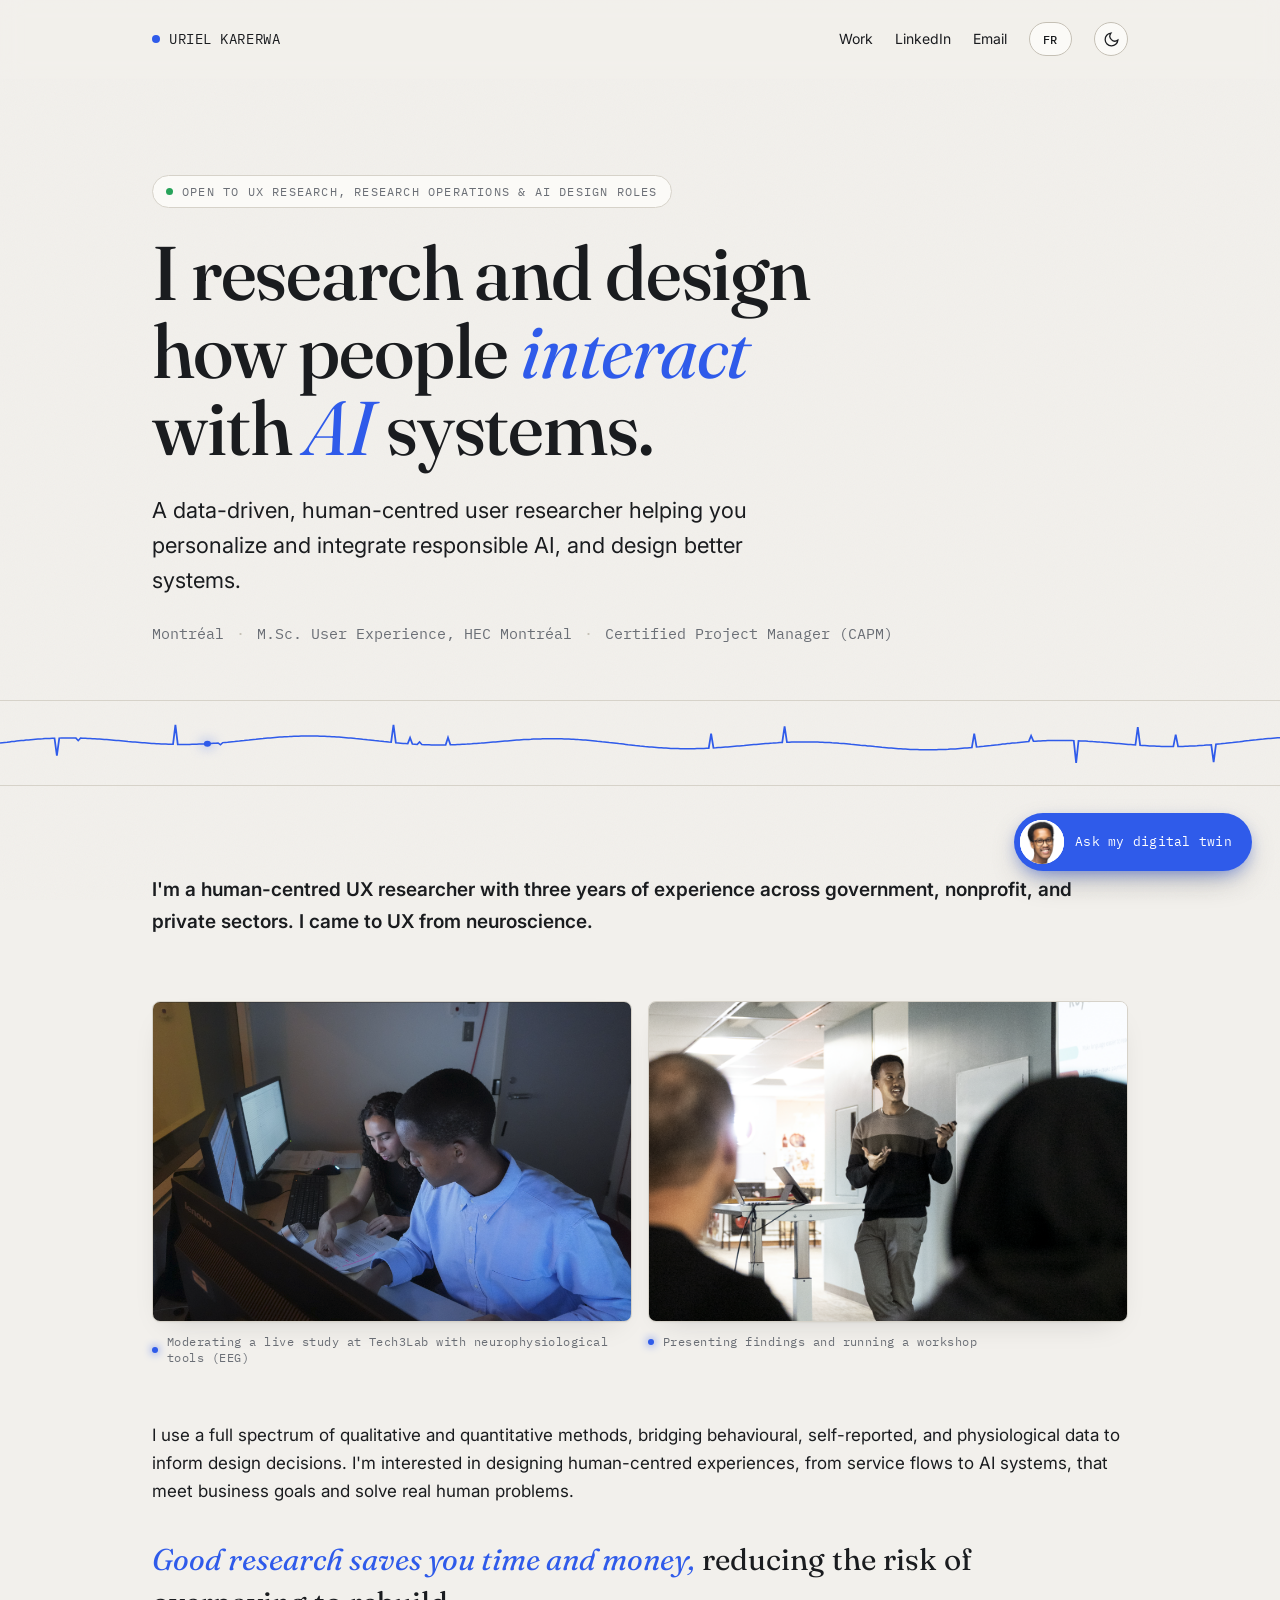
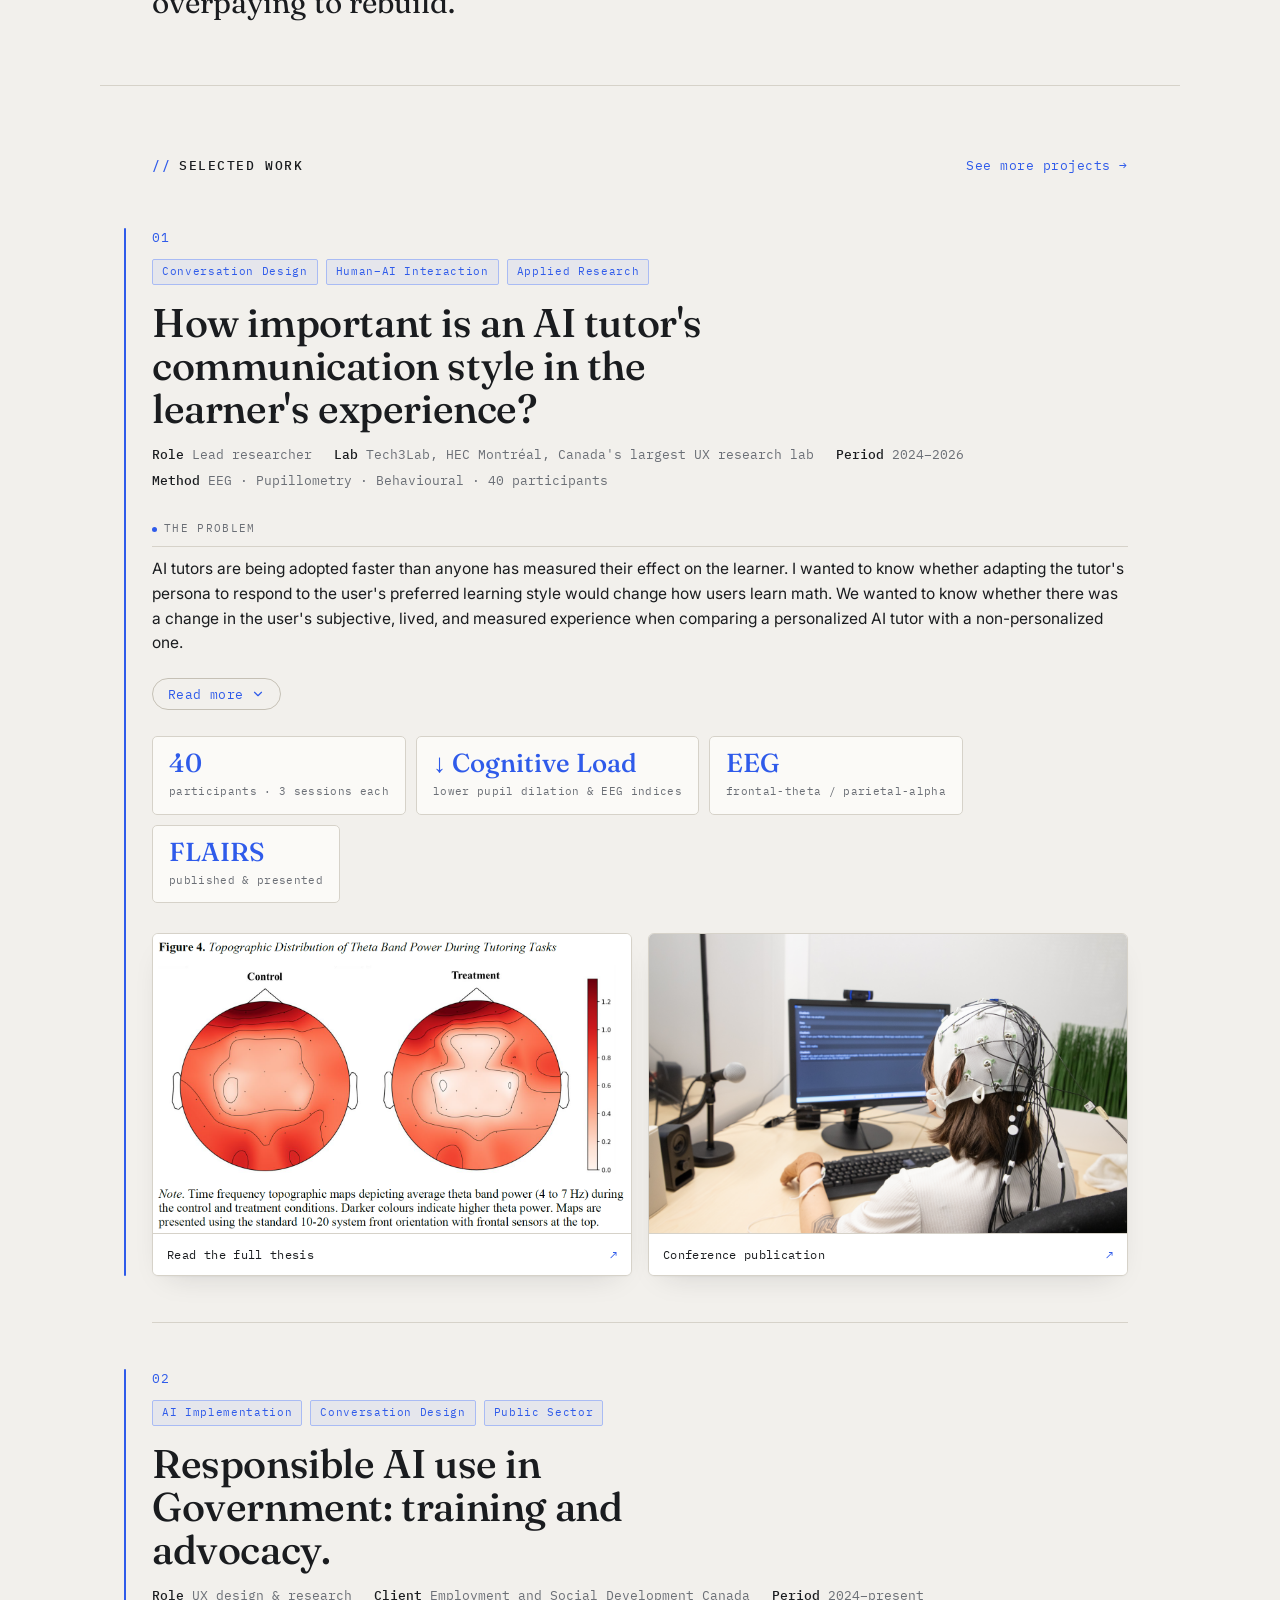
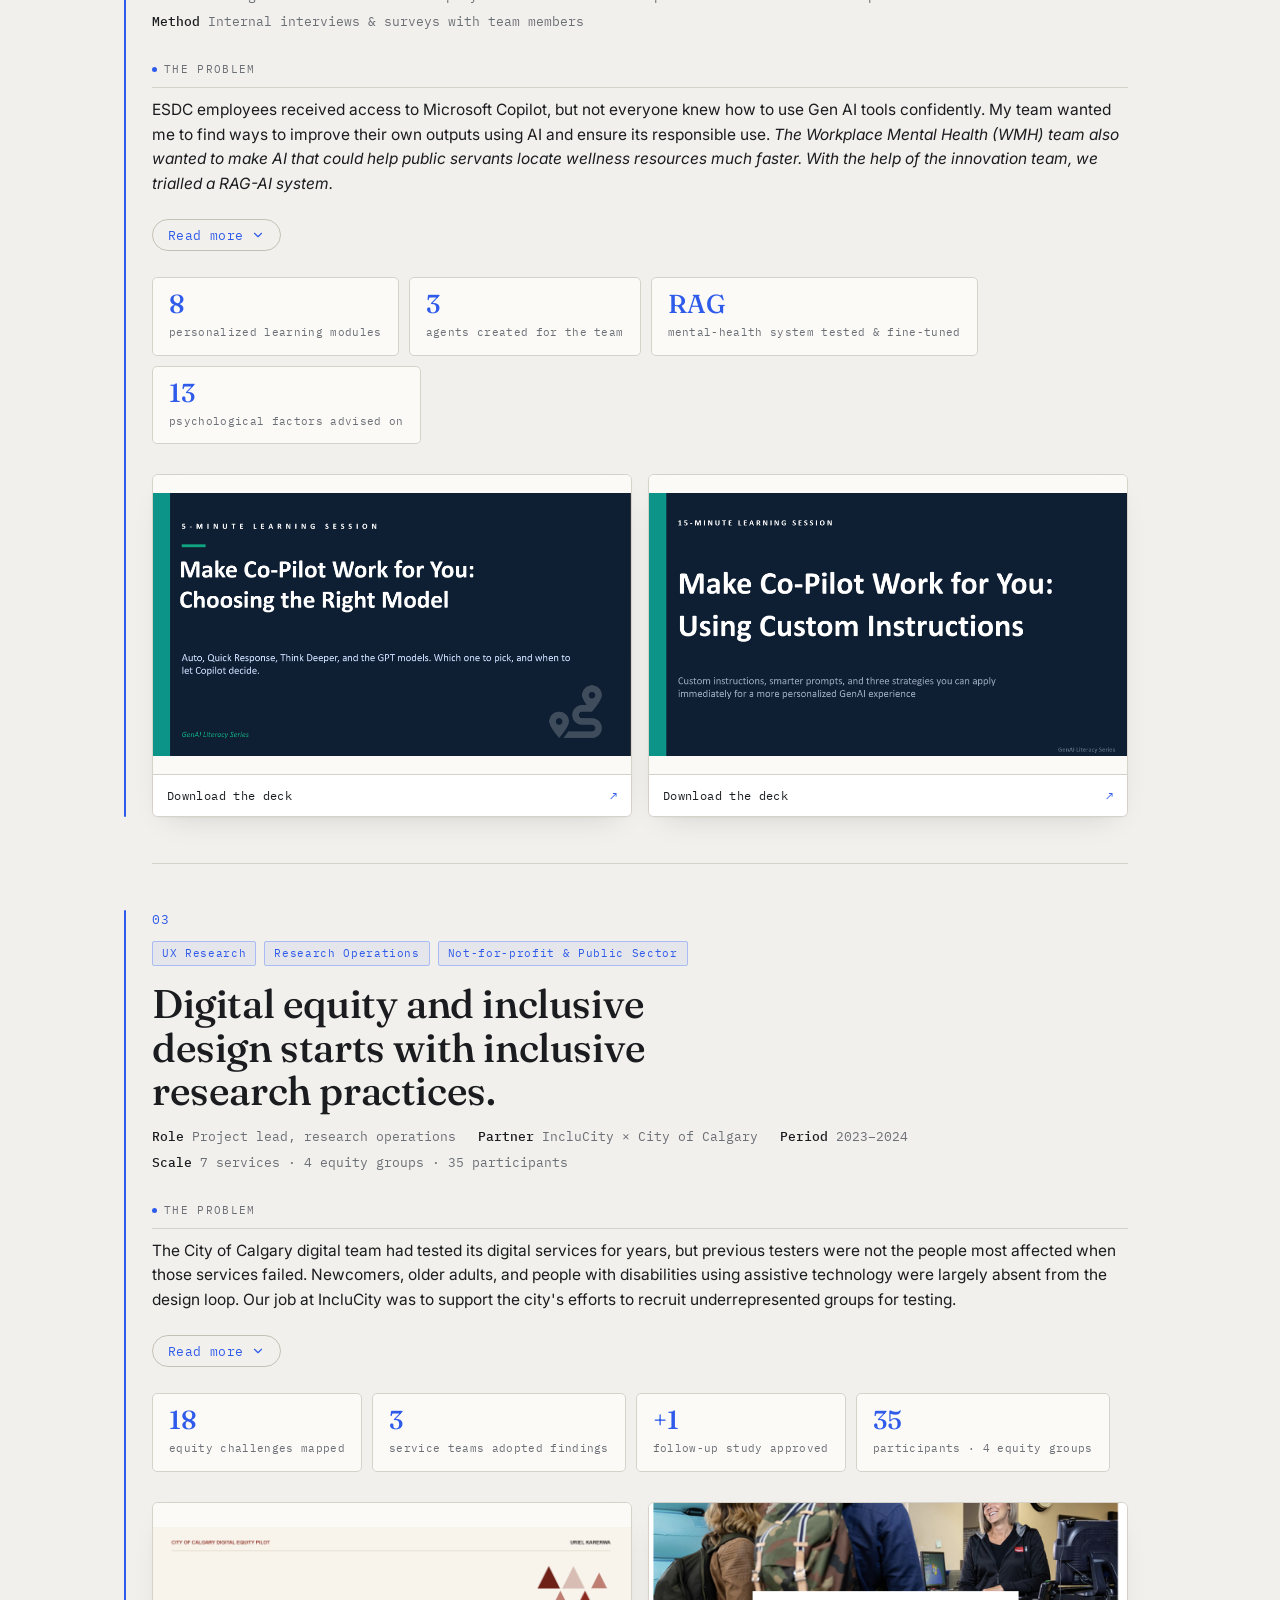
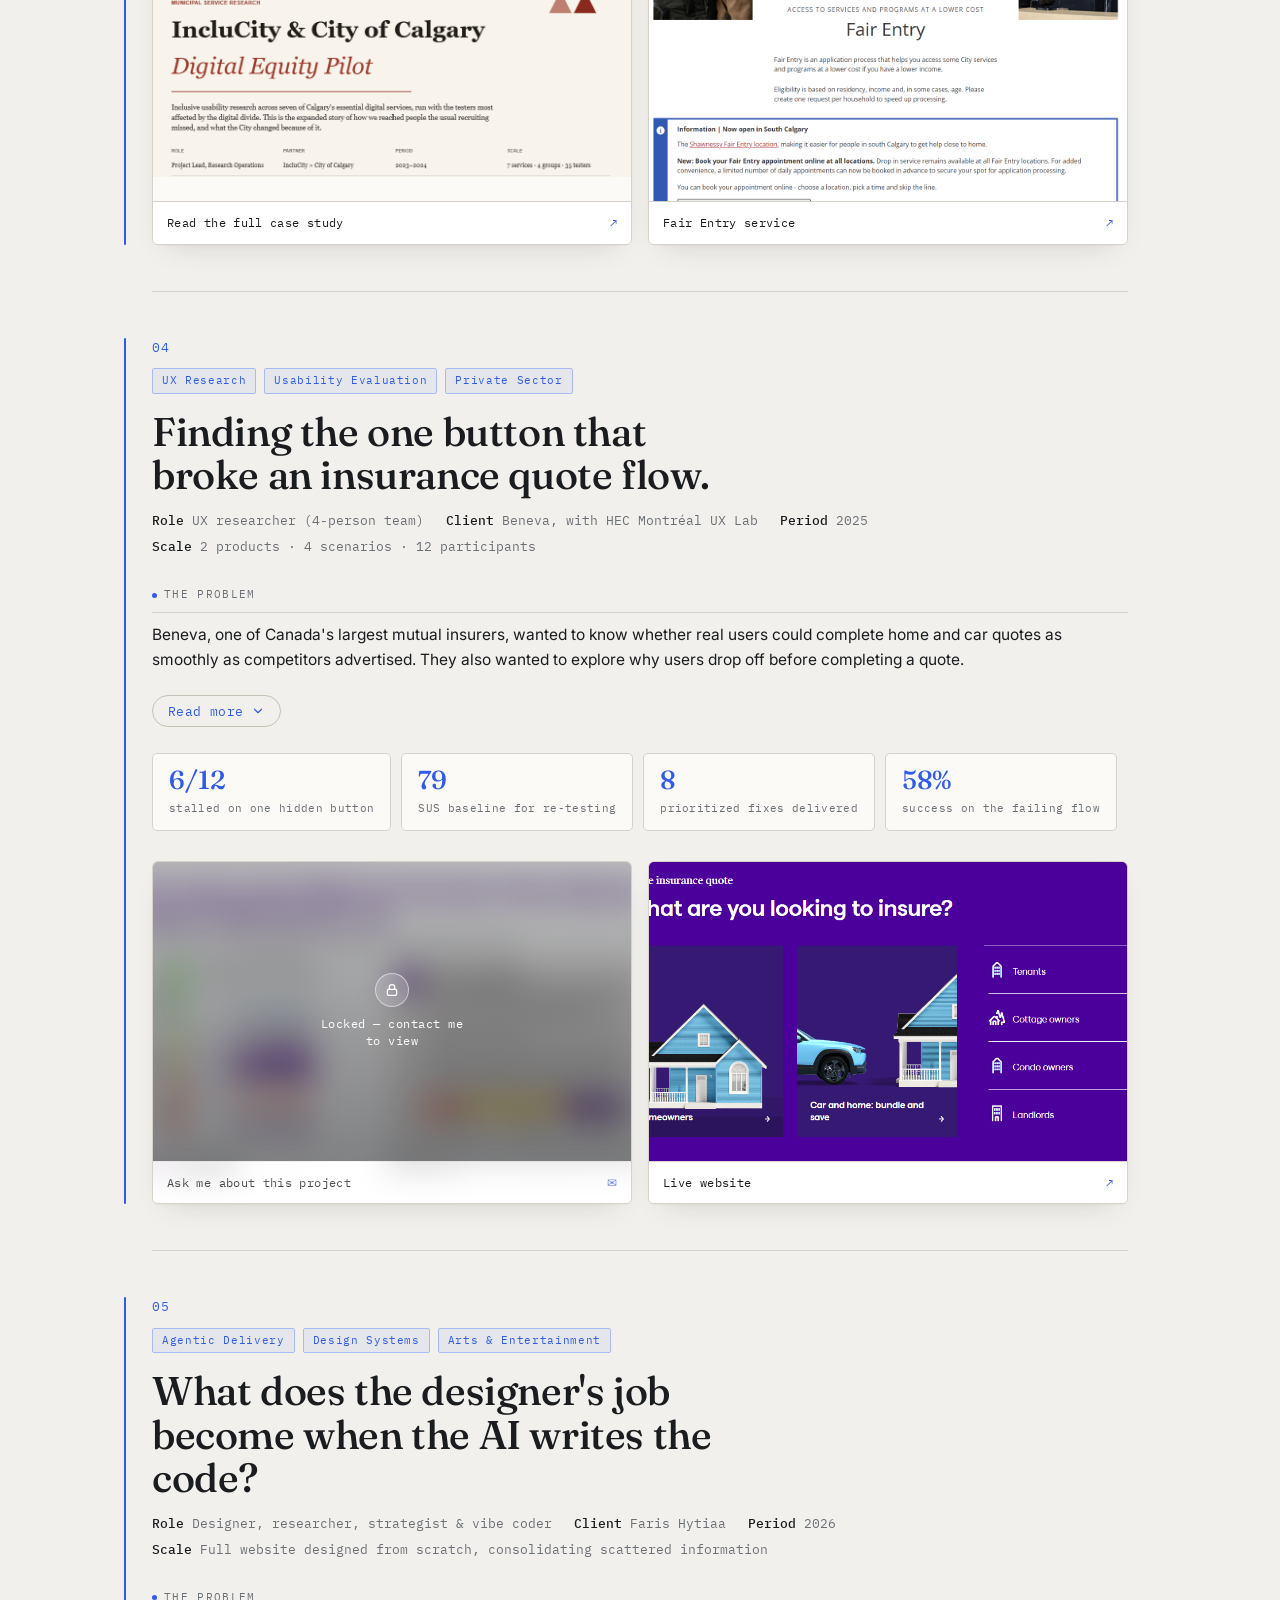
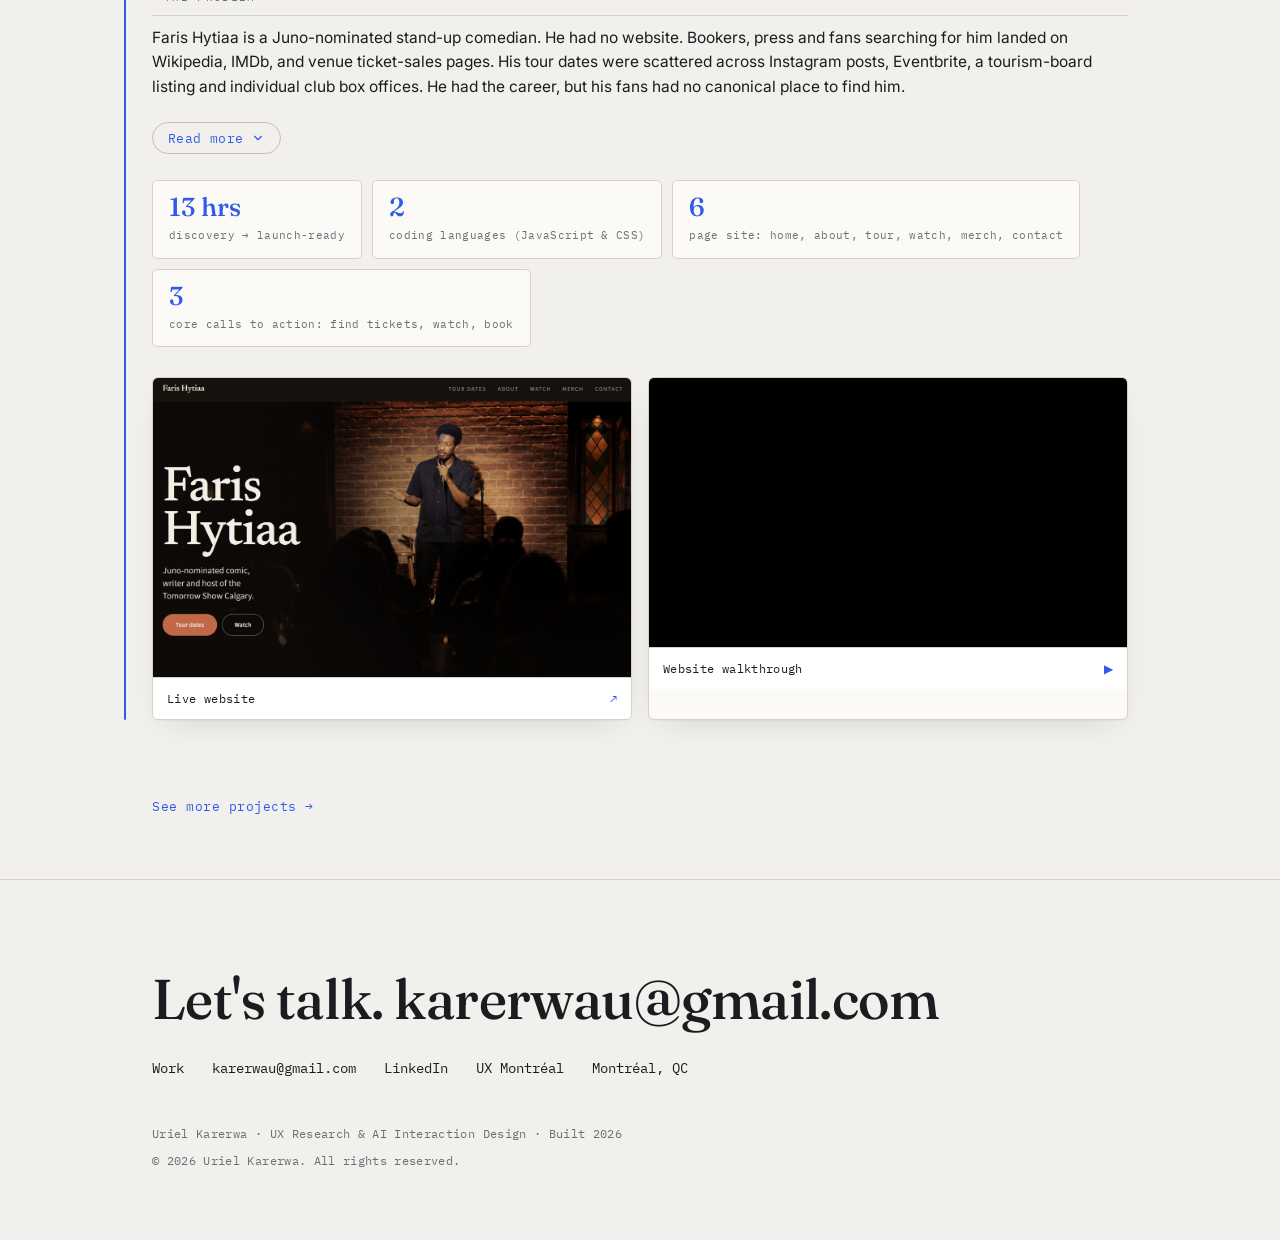
==== commit 4090e3e3: "Swap Faris link to faris.urielk.ca; add portrait image slot to SEXODEV card - Point the Faris "Live " ====
--- a/index.html
+++ b/index.html
@@ -360,7 +360,7 @@
 
     <div class="media grid-2">
       <figure class="shot-fig">
-        <a class="shot-link" href="https://www.farishytiaa.com" target="_blank" rel="noopener">
+        <a class="shot-link" href="https://faris.urielk.ca" target="_blank" rel="noopener">
           <span class="shot-ph"><span class="pl">IMAGE</span><span class="pn">images/faris-home.png</span></span>
           <img class="shot" src="images/faris-home.png" alt="Faris Hytiaa website homepage" loading="lazy" onerror="this.closest('.shot-fig').classList.add('pending')">
           <span class="shot-cap" data-t="cap_live">Live website <span class="ar">↗</span></span>
--- a/assets/css/site.css
+++ b/assets/css/site.css
@@ -320,6 +320,18 @@
   .shot-fig.video-fig:hover{transform:none;box-shadow:var(--shadow);border-color:var(--line)}
   .pf-video{margin-top:16px;width:100%;aspect-ratio:16/9;border:1px solid var(--line);border-radius:8px;overflow:hidden;background:#000}
   .pf-video iframe{width:100%;height:100%;border:0;display:block}
+  /* optional project figure (e.g. a tall portrait flow diagram) */
+  .pf-shot{margin:16px 0 0;border:1px solid var(--line);border-radius:8px;overflow:hidden;background:var(--surface)}
+  .pf-shot img{display:block;width:100%;height:auto}
+  .pf-shot-portrait{max-width:360px}
+  .pf-shot-cap{display:block;padding:9px 13px;font-family:"IBM Plex Mono",monospace;font-size:11.5px;line-height:1.4;color:var(--muted);border-top:1px solid var(--line)}
+  .pf-shot-ph{display:none;flex-direction:column;align-items:center;justify-content:center;gap:7px;text-align:center;padding:22px;min-height:200px;background:var(--surface)}
+  .pf-shot-portrait .pf-shot-ph{min-height:440px}
+  .pf-shot.pending{border-style:dashed;border-color:var(--signal-dim)}
+  .pf-shot.pending img{display:none}
+  .pf-shot.pending .pf-shot-ph{display:flex}
+  .pf-shot-ph .pl{font-family:"IBM Plex Mono",monospace;font-size:11px;letter-spacing:.12em;color:var(--signal)}
+  .pf-shot-ph .pn{font-family:"IBM Plex Mono",monospace;font-size:12.5px;color:var(--muted);word-break:break-all}
 
   /* placeholder shown until the real file lands in images/ */
   .shot-ph{display:none;min-height:172px;flex-direction:column;align-items:center;justify-content:center;gap:7px;text-align:center;padding:22px;background:var(--surface)}
